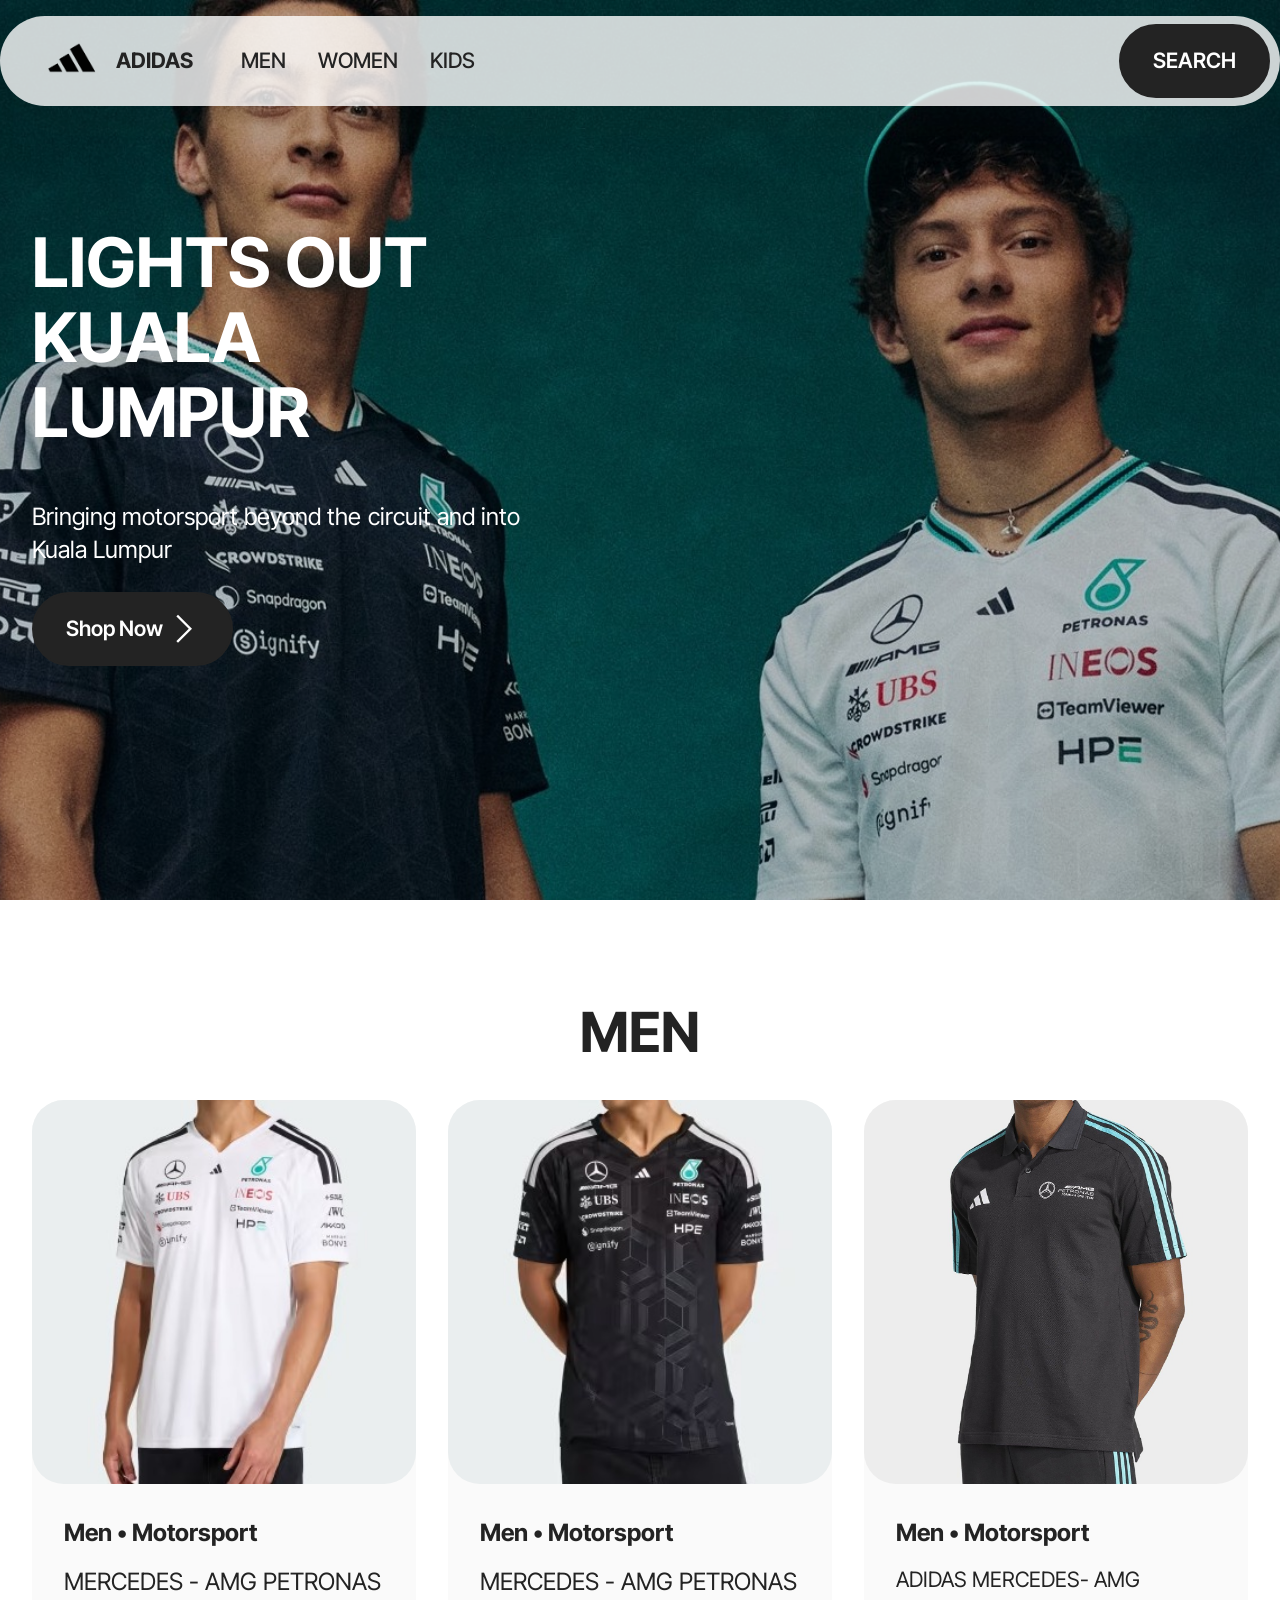
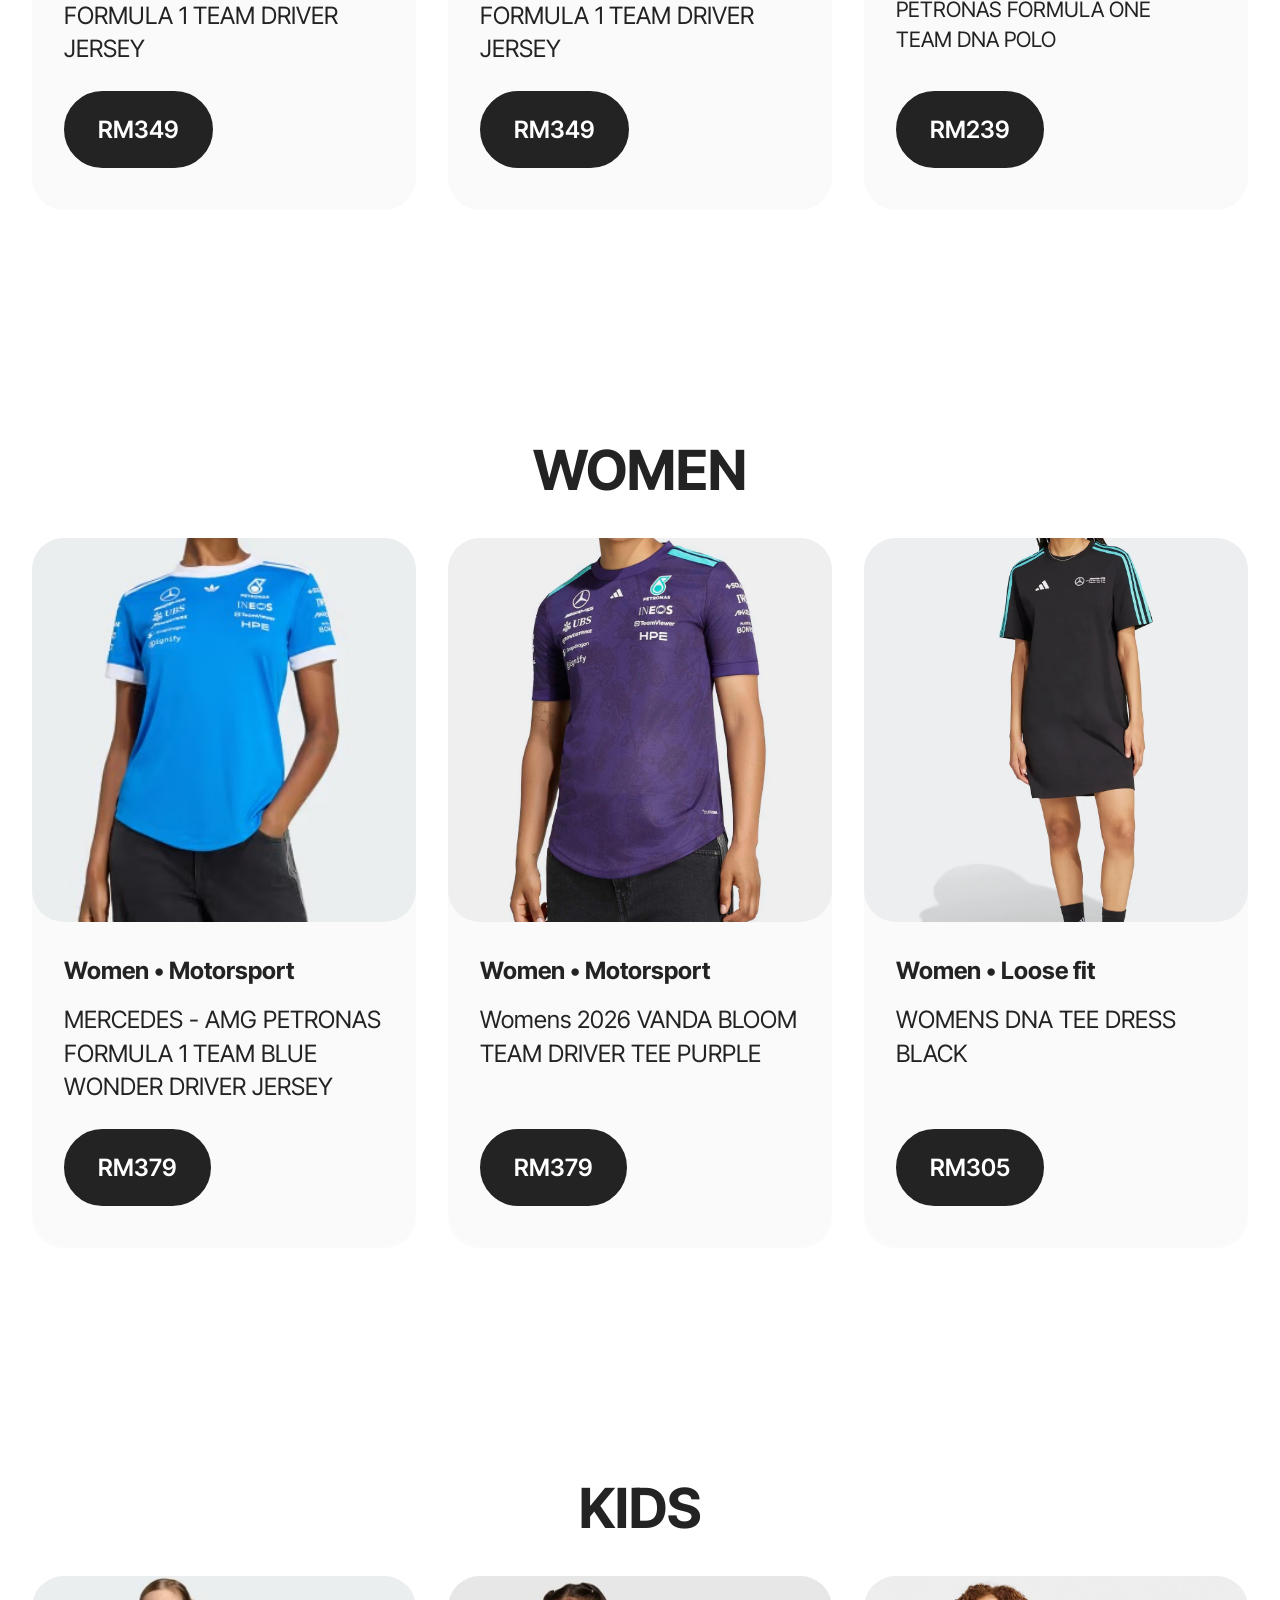
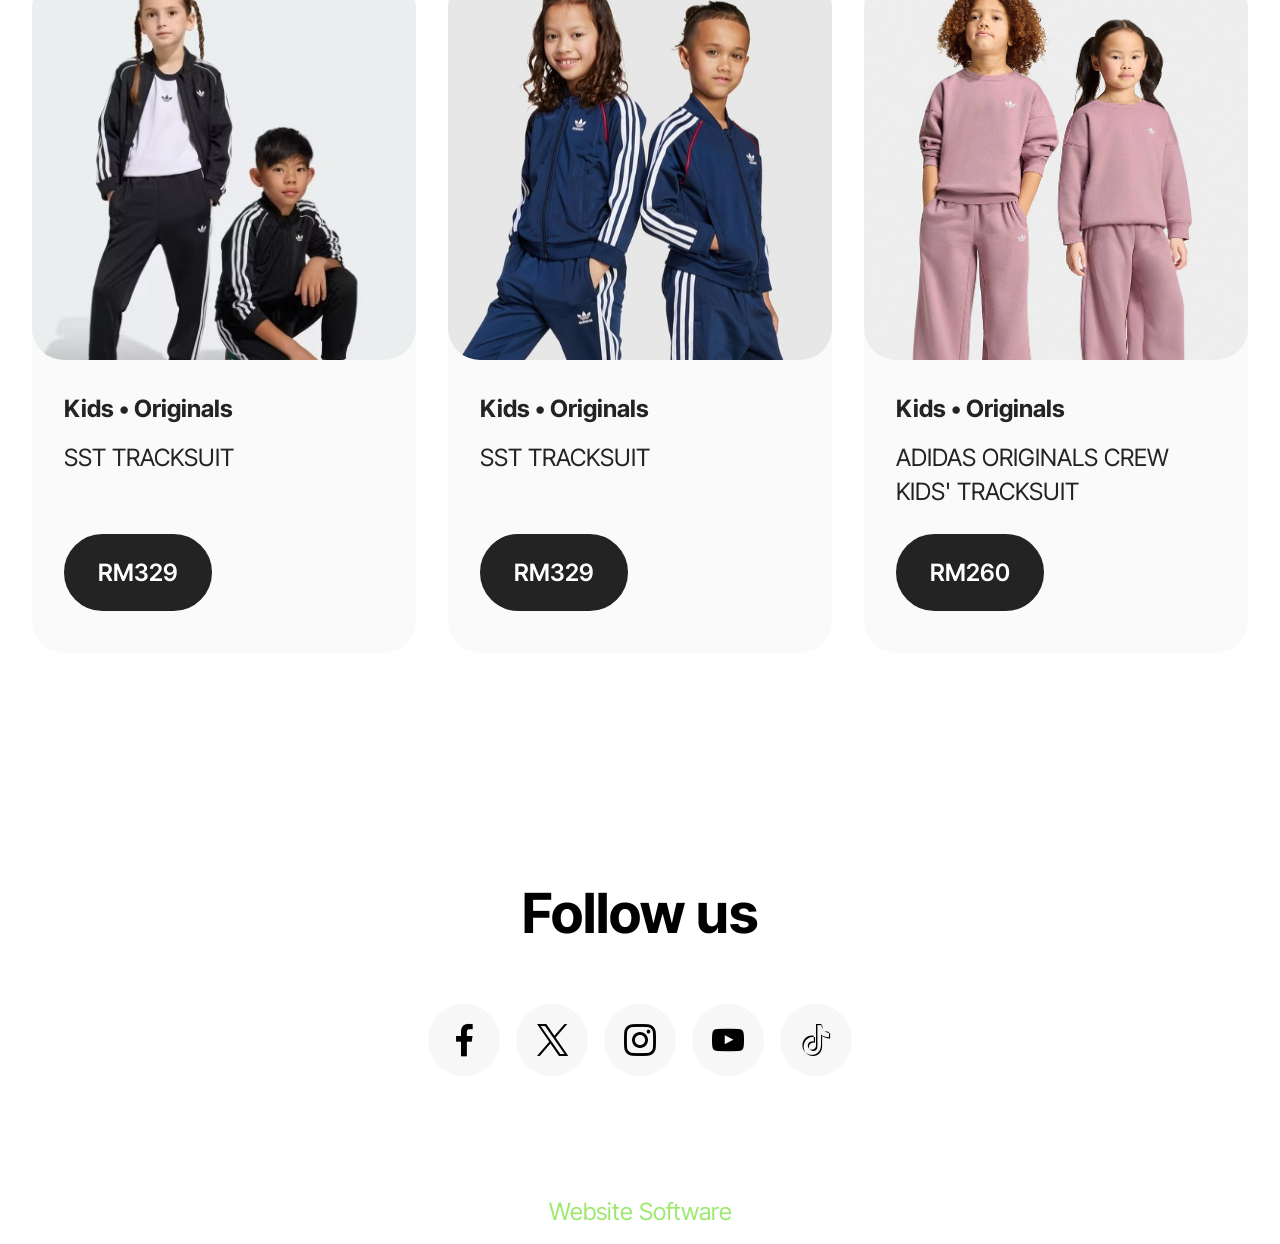
==== page1.html @ cd3984fa "create github pages" ====
<!DOCTYPE html>
<html  >
<head>
  <!-- Site made with Mobirise Website Builder v6.1.12, https://mobirise.com -->
  <meta charset="UTF-8">
  <meta http-equiv="X-UA-Compatible" content="IE=edge">
  <meta name="generator" content="Mobirise v6.1.12, mobirise.com">
  <meta name="viewport" content="width=device-width, initial-scale=1, minimum-scale=1">
  <link rel="shortcut icon" href="assets/images/adidas-logo-black-symbol-clothes-design-icon-abstract-football-illustration-with-white-background-free-vector-removebg-preview.png" type="image/x-icon">
  <meta name="description" content="">
  
  
  <title>Page 1</title>
  <link rel="stylesheet" href="assets/web/assets/mobirise-icons2/mobirise2.css">
  <link rel="stylesheet" href="assets/bootstrap/css/bootstrap.min.css">
  <link rel="stylesheet" href="assets/dropdown/css/style.css">
  <link rel="stylesheet" href="assets/socicon/css/styles.css">
  <link rel="stylesheet" href="assets/theme/css/style.css">
  <link rel="preload" href="https://fonts.googleapis.com/css?family=Inter+Tight:100,200,300,400,500,600,700,800,900,100i,200i,300i,400i,500i,600i,700i,800i,900i&display=swap" as="style" onload="this.onload=null;this.rel='stylesheet'">
  <noscript><link rel="stylesheet" href="https://fonts.googleapis.com/css?family=Inter+Tight:100,200,300,400,500,600,700,800,900,100i,200i,300i,400i,500i,600i,700i,800i,900i&display=swap"></noscript>
  <link rel="preload" as="style" href="assets/mobirise/css/mbr-additional.css?v=xOJIvt"><link rel="stylesheet" href="assets/mobirise/css/mbr-additional.css?v=xOJIvt" type="text/css">

  
  
  
</head>
<body>
  
  <section data-bs-version="5.1" class="menu menu1 cid-vxqnGDnm6m" once="menu" id="menu01-6">
	

	<nav class="navbar navbar-dropdown navbar-fixed-top navbar-expand-lg">
		<div class="container">
			<div class="navbar-brand">
				<span class="navbar-logo">
					<a href="https://mobiri.se">
						<img src="assets/images/adidas-logo-black-symbol-clothes-design-icon-abstract-football-illustration-with-white-background-free-vector-removebg-preview.png" alt="Mobirise Website Builder" style="height: 3rem;">
					</a>
				</span>
				<span class="navbar-caption-wrap"><a class="navbar-caption text-black display-4" href="https://mobiri.se">ADIDAS</a></span>
			</div>
			<button class="navbar-toggler" type="button" data-toggle="collapse" data-bs-toggle="collapse" data-target="#navbarSupportedContent" data-bs-target="#navbarSupportedContent" aria-controls="navbarNavAltMarkup" aria-expanded="false" aria-label="Toggle navigation">
				<div class="hamburger">
					<span></span>
					<span></span>
					<span></span>
					<span></span>
				</div>
			</button>
			<div class="collapse navbar-collapse" id="navbarSupportedContent">
				<ul class="navbar-nav nav-dropdown" data-app-modern-menu="true"><li class="nav-item">
						<a class="nav-link link text-black text-primary display-4" href="page1.html#features3-9">MEN</a>
					</li>
					<li class="nav-item">
						<a class="nav-link link text-black text-primary display-4" href="page1.html#features3-a" aria-expanded="false">WOMEN</a>
					</li>
					<li class="nav-item">
						<a class="nav-link link text-black text-primary display-4" href="page1.html#features3-b">KIDS</a>
					</li></ul>
				
				<div class="navbar-buttons mbr-section-btn"><a class="btn btn-black display-4" href="https://mobiri.se">SEARCH</a></div>
			</div>
		</div>
	</nav>
</section>

<section data-bs-version="5.1" class="header1 cid-vxqnWdtwOl mbr-fullscreen" id="header1-7">

    

    
    <div class="mbr-overlay" style="opacity: 0.2; background-color: rgb(0, 0, 0);"></div>

    <div class="container">
        <div class="row">
            <div class="col-12 col-lg-5">
                <h1 class="mbr-section-title mbr-fonts-style mb-3 display-1"><strong>LIGHTS OUT KUALA</strong><br><strong>LUMPUR</strong></h1>
                
                <p class="mbr-text mbr-fonts-style display-7"><br>Bringing motorsport beyond the circuit&nbsp;and into Kuala Lumpur</p>
                <div class="mbr-section-btn mt-3"><a class="btn btn-black display-4" href="https://mobiri.se"><span class="mobi-mbri mobi-mbri-arrow-next mbr-iconfont mbr-iconfont-btn"></span>Shop Now</a></div>
            </div>
        </div>
    </div>
</section>

<section data-bs-version="5.1" class="features3 cid-vxqt523T3E" id="features3-9">
    
    
    <div class="container">
        <div class="mbr-section-head">
            <h4 class="mbr-section-title mbr-fonts-style align-center mb-0 display-2"><strong>MEN</strong></h4>
            <h5 class="mbr-section-subtitle mbr-fonts-style align-center mb-0 mt-2 display-5"></h5>
        </div>
        <div class="row mt-4">
            <div class="item features-image col-12 col-md-6 col-lg-4">
                <div class="item-wrapper">
                    <div class="item-img">
                        <img src="assets/images/mercedes-amg-petronas-formula-1-team-driver-jersey-white-kf0160-21-model-2.jpeg" alt="Mobirise Website Builder">
                    </div>
                    <div class="item-content">
                        <h4 class="item-title mbr-fonts-style display-7"><strong>Men • Motorsport</strong></h4>
                        
                        <p class="mbr-text mbr-fonts-style mt-3 display-7">MERCEDES - AMG PETRONAS FORMULA 1 TEAM DRIVER JERSEY<br></p>
                    </div>
                    <div class="mbr-section-btn item-footer mt-2"><a href="" class="btn item-btn btn-black display-7" target="_blank">RM349</a></div>
                </div>
            </div>
            <div class="item features-image col-12 col-md-6 col-lg-4">
                <div class="item-wrapper">
                    <div class="item-img">
                        <img src="assets/images/mercedes-amg-petronas-formula-1-team-driver-jersey-black-kf0161-21-model-2.jpeg" alt="Mobirise Website Builder">
                    </div>
                    <div class="item-content">
                        <h4 class="item-title mbr-fonts-style display-7"><strong>Men • Motorsport</strong></h4>
                        
                        <p class="mbr-text mbr-fonts-style mt-3 display-7">MERCEDES - AMG PETRONAS FORMULA 1 TEAM DRIVER JERSEY<br></p>
                    </div>
                    <div class="mbr-section-btn item-footer mt-2"><a href="" class="btn item-btn btn-black display-7" target="_blank">RM349</a></div>
                </div>
            </div>
            <div class="item features-image col-12 col-md-6 col-lg-4">
                <div class="item-wrapper">
                    <div class="item-img">
                        <img src="assets/images/jd-jv5430-a.jpeg" alt="Mobirise Website Builder">
                    </div>
                    <div class="item-content">
                        <h4 class="item-title mbr-fonts-style display-7"><strong>Men • Motorsport</strong></h4>
                        
                        <p class="mbr-text mbr-fonts-style mt-3 display-4">ADIDAS MERCEDES- AMG PETRONAS FORMULA ONE TEAM&nbsp;DNA POLO<br></p>
                    </div>
                    <div class="mbr-section-btn item-footer mt-2"><a href="" class="btn item-btn btn-black display-7" target="_blank">RM239</a></div>
                </div>
            </div>
        </div>
    </div>
</section>

<section data-bs-version="5.1" class="features3 cid-vxqt5ihd2b" id="features3-a">
    
    
    <div class="container">
        <div class="mbr-section-head">
            <h4 class="mbr-section-title mbr-fonts-style align-center mb-0 display-2"><strong>WOMEN</strong></h4>
            <h5 class="mbr-section-subtitle mbr-fonts-style align-center mb-0 mt-2 display-5"></h5>
        </div>
        <div class="row mt-4">
            <div class="item features-image col-12 col-md-6 col-lg-4">
                <div class="item-wrapper">
                    <div class="item-img">
                        <img src="assets/images/mercedes-amg-petronas-formula-1-team-blue-wonder-driver-jersey-blue-kw1662-21-model.jpeg" alt="Mobirise Website Builder">
                    </div>
                    <div class="item-content">
                        <h5 class="item-title mbr-fonts-style display-7"><strong>Women • Motorsport</strong></h5>
                        
                        <p class="mbr-text mbr-fonts-style mt-3 display-7">MERCEDES - AMG PETRONAS FORMULA 1 TEAM BLUE WONDER DRIVER JERSEY</p>
                    </div>
                    <div class="mbr-section-btn item-footer mt-2"><a href="" class="btn item-btn btn-black display-7" target="_blank">RM379<br></a></div>
                </div>
            </div>
            <div class="item features-image col-12 col-md-6 col-lg-4">
                <div class="item-wrapper">
                    <div class="item-img">
                        <img src="assets/images/kv4289-2-apparel-on-model-standard-view-grey.jpg.webp" alt="Mobirise Website Builder">
                    </div>
                    <div class="item-content">
                        <h5 class="item-title mbr-fonts-style display-7"><strong>Women • Motorsport</strong></h5>
                        
                        <p class="mbr-text mbr-fonts-style mt-3 display-7">Womens 2026 VANDA BLOOM TEAM DRIVER TEE PURPLE</p>
                    </div>
                    <div class="mbr-section-btn item-footer mt-2"><a href="" class="btn item-btn btn-black display-7" target="_blank">RM379</a></div>
                </div>
            </div>
            <div class="item features-image col-12 col-md-6 col-lg-4">
                <div class="item-wrapper">
                    <div class="item-img">
                        <img src="assets/images/jv5426-2-apparel-onmodel-standardview-grey150125-7b591ba6-c978-41b5-b811-39e67689fa5e.jpg.webp" alt="Mobirise Website Builder">
                    </div>
                    <div class="item-content">
                        <h5 class="item-title mbr-fonts-style display-7"><strong>Women • Loose fit</strong></h5>
                        
                        <p class="mbr-text mbr-fonts-style mt-3 display-7">WOMENS DNA TEE DRESS BLACK<br></p>
                    </div>
                    <div class="mbr-section-btn item-footer mt-2"><a href="" class="btn item-btn btn-black display-7" target="_blank">RM305</a></div>
                </div>
            </div>
        </div>
    </div>
</section>

<section data-bs-version="5.1" class="features3 cid-vxqt5u1pif" id="features3-b">
    
    
    <div class="container">
        <div class="mbr-section-head">
            <h4 class="mbr-section-title mbr-fonts-style align-center mb-0 display-2"><strong>KIDS</strong></h4>
            <h5 class="mbr-section-subtitle mbr-fonts-style align-center mb-0 mt-2 display-5"></h5>
        </div>
        <div class="row mt-4">
            <div class="item features-image col-12 col-md-6 col-lg-4">
                <div class="item-wrapper">
                    <div class="item-img">
                        <img src="assets/images/sst-tracksuit-black-kd5741-20-01-model.jpeg" alt="Mobirise Website Builder">
                    </div>
                    <div class="item-content">
                        <h5 class="item-title mbr-fonts-style display-7"><strong>Kids • Originals</strong></h5>
                        
                        <p class="mbr-text mbr-fonts-style mt-3 display-7">SST TRACKSUIT</p>
                    </div>
                    <div class="mbr-section-btn item-footer mt-2"><a href="" class="btn item-btn btn-black display-7" target="_blank">RM329</a></div>
                </div>
            </div>
            <div class="item features-image col-12 col-md-6 col-lg-4">
                <div class="item-wrapper">
                    <div class="item-img">
                        <img src="assets/images/http-static.theiconic.com.au-p-adidas-originals-1199-1584162.jpeg" alt="Mobirise Website Builder">
                    </div>
                    <div class="item-content">
                        <h5 class="item-title mbr-fonts-style display-7"><strong>Kids • Originals</strong></h5>
                        
                        <p class="mbr-text mbr-fonts-style mt-3 display-7">SST TRACKSUIT</p>
                    </div>
                    <div class="mbr-section-btn item-footer mt-2"><a href="" class="btn item-btn btn-black display-7" target="_blank">RM329</a></div>
                </div>
            </div>
            <div class="item features-image col-12 col-md-6 col-lg-4">
                <div class="item-wrapper">
                    <div class="item-img">
                        <img src="assets/images/adidas-originals-k-crew-pants-set.jpeg" alt="Mobirise Website Builder">
                    </div>
                    <div class="item-content">
                        <h5 class="item-title mbr-fonts-style display-7"><strong>Kids • Originals</strong></h5>
                        
                        <p class="mbr-text mbr-fonts-style mt-3 display-7">ADIDAS ORIGINALS CREW KIDS' TRACKSUIT</p>
                    </div>
                    <div class="mbr-section-btn item-footer mt-2"><a href="" class="btn item-btn btn-black display-7" target="_blank">RM260</a></div>
                </div>
            </div>
        </div>
    </div>
</section>

<section data-bs-version="5.1" class="social05 cid-vxziHmq1QV" id="social05-g">
    

    

    <div class="container">
        <div class="row">
            <h3 class="mbr-section-title align-center mb-5 mbr-fonts-style display-2">
                <strong>Follow us</strong>
            </h3>
            <div class="col-12">
                <div class="social-row">
                    <div class="soc-item">
                        <a href="https://www.facebook.com/adidas/" target="_blank">
                            <span class="mbr-iconfont socicon-facebook socicon" style="color: rgb(0, 0, 0); fill: rgb(0, 0, 0);"></span>
                        </a>
                    </div>
                    <div class="soc-item">
                        <a href="https://x.com/adidas" target="_blank">
                            <span class="mbr-iconfont socicon-twitter socicon" style="color: rgb(0, 0, 0); fill: rgb(0, 0, 0);"></span>
                        </a>
                    </div>
                    <div class="soc-item">
                        <a href="https://www.instagram.com/adidas/?hl=en" target="_blank">
                            <span class="mbr-iconfont socicon-instagram socicon" style="color: rgb(0, 0, 0); fill: rgb(0, 0, 0);"></span>
                        </a>
                    </div>
                    <div class="soc-item">
                        <a href="https://www.youtube.com/@adidas" target="_blank">
                            <span class="mbr-iconfont socicon-youtube socicon" style="color: rgb(0, 0, 0); fill: rgb(0, 0, 0);"></span>
                        </a>
                    </div>
                    <div class="soc-item">
                        <a href="https://www.tiktok.com/@adidas?lang=en" target="_blank">
                            <span class="mbr-iconfont socicon-tiktok socicon" style="color: rgb(0, 0, 0); fill: rgb(0, 0, 0);"></span>
                        </a>
                    </div>
                </div>
            </div>
        </div>
    </div>
</section><section class="display-7" style="padding: 0;align-items: center;justify-content: center;flex-wrap: wrap;    align-content: center;display: flex;position: relative;height: 4rem;"><a href="https://mobiri.se/5188645" style="flex: 1 1;height: 4rem;position: absolute;width: 100%;z-index: 1;"><img alt="" style="height: 4rem;" src="[data-uri]"></a><p style="margin: 0;text-align: center;" class="display-7">&#8204;</p><a style="z-index:1" href="https://mobirise.com"> Website Software</a></section><script src="assets/bootstrap/js/bootstrap.bundle.min.js"></script>  <script src="assets/smoothscroll/smooth-scroll.js"></script>  <script src="assets/ytplayer/index.js"></script>  <script src="assets/dropdown/js/navbar-dropdown.js"></script>  <script src="assets/theme/js/script.js"></script>  
  
  
</body>
</html>
---- assets/web/assets/mobirise-icons2/mobirise2.css ----
@font-face {
  font-family: 'Moririse2';
  font-display: swap;
  src:  url('mobirise2.eot?f2bix4');
  src:  url('mobirise2.eot?f2bix4#iefix') format('embedded-opentype'),
    url('mobirise2.woff2?f2bix4') format('woff2'),
    url('mobirise2.woff?f2bix4') format('woff'),
    url('mobirise2.ttf?f2bix4') format('truetype'),
    url('mobirise2.svg?f2bix4#mobirise2') format('svg');
  font-weight: normal;
  font-style: normal;
}

[class^="mobi-"], [class*=" mobi-"] {
  /* use !important to prevent issues with browser extensions that change fonts */
  font-family: 'Moririse2' !important;
  speak: none;
  font-style: normal;
  font-weight: normal;
  font-variant: normal;
  text-transform: none;
  line-height: 1;

  /* Better Font Rendering =========== */
  -webkit-font-smoothing: antialiased;
  -moz-osx-font-smoothing: grayscale;
}

.mobi-mbri-add-submenu:before {
  content: "\e900";
}
.mobi-mbri-alert:before {
  content: "\e901";
}
.mobi-mbri-align-center:before {
  content: "\e902";
}
.mobi-mbri-align-justify:before {
  content: "\e903";
}
.mobi-mbri-align-left:before {
  content: "\e904";
}
.mobi-mbri-align-right:before {
  content: "\e905";
}
.mobi-mbri-android:before {
  content: "\e906";
}
.mobi-mbri-apple:before {
  content: "\e907";
}
.mobi-mbri-arrow-down:before {
  content: "\e908";
}
.mobi-mbri-arrow-next:before {
  content: "\e909";
}
.mobi-mbri-arrow-prev:before {
  content: "\e90a";
}
.mobi-mbri-arrow-up:before {
  content: "\e90b";
}
.mobi-mbri-bold:before {
  content: "\e90c";
}
.mobi-mbri-bookmark:before {
  content: "\e90d";
}
.mobi-mbri-bootstrap:before {
  content: "\e90e";
}
.mobi-mbri-briefcase:before {
  content: "\e90f";
}
.mobi-mbri-browse:before {
  content: "\e910";
}
.mobi-mbri-bulleted-list:before {
  content: "\e911";
}
.mobi-mbri-calendar:before {
  content: "\e912";
}
.mobi-mbri-camera:before {
  content: "\e913";
}
.mobi-mbri-cart-add:before {
  content: "\e914";
}
.mobi-mbri-cart-full:before {
  content: "\e915";
}
.mobi-mbri-cash:before {
  content: "\e916";
}
.mobi-mbri-change-style:before {
  content: "\e917";
}
.mobi-mbri-chat:before {
  content: "\e918";
}
.mobi-mbri-clock:before {
  content: "\e919";
}
.mobi-mbri-close:before {
  content: "\e91a";
}
.mobi-mbri-cloud:before {
  content: "\e91b";
}
.mobi-mbri-code:before {
  content: "\e91c";
}
.mobi-mbri-contact-form:before {
  content: "\e91d";
}
.mobi-mbri-credit-card:before {
  content: "\e91e";
}
.mobi-mbri-cursor-click:before {
  content: "\e91f";
}
.mobi-mbri-cust-feedback:before {
  content: "\e920";
}
.mobi-mbri-database:before {
  content: "\e921";
}
.mobi-mbri-delivery:before {
  content: "\e922";
}
.mobi-mbri-desktop:before {
  content: "\e923";
}
.mobi-mbri-devices:before {
  content: "\e924";
}
.mobi-mbri-down:before {
  content: "\e925";
}
.mobi-mbri-download-2:before {
  content: "\e926";
}
.mobi-mbri-download:before {
  content: "\e927";
}
.mobi-mbri-drag-n-drop-2:before {
  content: "\e928";
}
.mobi-mbri-drag-n-drop:before {
  content: "\e929";
}
.mobi-mbri-edit-2:before {
  content: "\e92a";
}
.mobi-mbri-edit:before {
  content: "\e92b";
}
.mobi-mbri-error:before {
  content: "\e92c";
}
.mobi-mbri-extension:before {
  content: "\e92d";
}
.mobi-mbri-features:before {
  content: "\e92e";
}
.mobi-mbri-file:before {
  content: "\e92f";
}
.mobi-mbri-flag:before {
  content: "\e930";
}
.mobi-mbri-folder:before {
  content: "\e931";
}
.mobi-mbri-gift:before {
  content: "\e932";
}
.mobi-mbri-github:before {
  content: "\e933";
}
.mobi-mbri-globe-2:before {
  content: "\e934";
}
.mobi-mbri-globe:before {
  content: "\e935";
}
.mobi-mbri-growing-chart:before {
  content: "\e936";
}
.mobi-mbri-hearth:before {
  content: "\e937";
}
.mobi-mbri-help:before {
  content: "\e938";
}
.mobi-mbri-home:before {
  content: "\e939";
}
.mobi-mbri-hot-cup:before {
  content: "\e93a";
}
.mobi-mbri-idea:before {
  content: "\e93b";
}
.mobi-mbri-image-gallery:before {
  content: "\e93c";
}
.mobi-mbri-image-slider:before {
  content: "\e93d";
}
.mobi-mbri-info:before {
  content: "\e93e";
}
.mobi-mbri-italic:before {
  content: "\e93f";
}
.mobi-mbri-key:before {
  content: "\e940";
}
.mobi-mbri-laptop:before {
  content: "\e941";
}
.mobi-mbri-layers:before {
  content: "\e942";
}
.mobi-mbri-left-right:before {
  content: "\e943";
}
.mobi-mbri-left:before {
  content: "\e944";
}
.mobi-mbri-letter:before {
  content: "\e945";
}
.mobi-mbri-like:before {
  content: "\e946";
}
.mobi-mbri-link:before {
  content: "\e947";
}
.mobi-mbri-lock:before {
  content: "\e948";
}
.mobi-mbri-login:before {
  content: "\e949";
}
.mobi-mbri-logout:before {
  content: "\e94a";
}
.mobi-mbri-magic-stick:before {
  content: "\e94b";
}
.mobi-mbri-map-pin:before {
  content: "\e94c";
}
.mobi-mbri-menu:before {
  content: "\e94d";
}
.mobi-mbri-mobile-2:before {
  content: "\e94e";
}
.mobi-mbri-mobile-horizontal:before {
  content: "\e94f";
}
.mobi-mbri-mobile:before {
  content: "\e950";
}
.mobi-mbri-mobirise:before {
  content: "\e951";
}
.mobi-mbri-more-horizontal:before {
  content: "\e952";
}
.mobi-mbri-more-vertical:before {
  content: "\e953";
}
.mobi-mbri-music:before {
  content: "\e954";
}
.mobi-mbri-new-file:before {
  content: "\e955";
}
.mobi-mbri-numbered-list:before {
  content: "\e956";
}
.mobi-mbri-opened-folder:before {
  content: "\e957";
}
.mobi-mbri-pages:before {
  content: "\e958";
}
.mobi-mbri-paper-plane:before {
  content: "\e959";
}
.mobi-mbri-paperclip:before {
  content: "\e95a";
}
.mobi-mbri-phone:before {
  content: "\e95b";
}
.mobi-mbri-photo:before {
  content: "\e95c";
}
.mobi-mbri-photos:before {
  content: "\e95d";
}
.mobi-mbri-pin:before {
  content: "\e95e";
}
.mobi-mbri-play:before {
  content: "\e95f";
}
.mobi-mbri-plus:before {
  content: "\e960";
}
.mobi-mbri-preview:before {
  content: "\e961";
}
.mobi-mbri-print:before {
  content: "\e962";
}
.mobi-mbri-protect:before {
  content: "\e963";
}
.mobi-mbri-question:before {
  content: "\e964";
}
.mobi-mbri-quote-left:before {
  content: "\e965";
}
.mobi-mbri-quote-right:before {
  content: "\e966";
}
.mobi-mbri-redo:before {
  content: "\e967";
}
.mobi-mbri-refresh:before {
  content: "\e968";
}
.mobi-mbri-responsive-2:before {
  content: "\e969";
}
.mobi-mbri-responsive:before {
  content: "\e96a";
}
.mobi-mbri-right:before {
  content: "\e96b";
}
.mobi-mbri-rocket:before {
  content: "\e96c";
}
.mobi-mbri-sad-face:before {
  content: "\e96d";
}
.mobi-mbri-sale:before {
  content: "\e96e";
}
.mobi-mbri-save:before {
  content: "\e96f";
}
.mobi-mbri-search:before {
  content: "\e970";
}
.mobi-mbri-setting-2:before {
  content: "\e971";
}
.mobi-mbri-setting-3:before {
  content: "\e972";
}
.mobi-mbri-setting:before {
  content: "\e973";
}
.mobi-mbri-share:before {
  content: "\e974";
}
.mobi-mbri-shopping-bag:before {
  content: "\e975";
}
.mobi-mbri-shopping-basket:before {
  content: "\e976";
}
.mobi-mbri-shopping-cart:before {
  content: "\e977";
}
.mobi-mbri-sites:before {
  content: "\e978";
}
.mobi-mbri-smile-face:before {
  content: "\e979";
}
.mobi-mbri-speed:before {
  content: "\e97a";
}
.mobi-mbri-star:before {
  content: "\e97b";
}
.mobi-mbri-success:before {
  content: "\e97c";
}
.mobi-mbri-sun:before {
  content: "\e97d";
}
.mobi-mbri-sun2:before {
  content: "\e97e";
}
.mobi-mbri-tablet-vertical:before {
  content: "\e97f";
}
.mobi-mbri-tablet:before {
  content: "\e980";
}
.mobi-mbri-target:before {
  content: "\e981";
}
.mobi-mbri-timer:before {
  content: "\e982";
}
.mobi-mbri-to-ftp:before {
  content: "\e983";
}
.mobi-mbri-to-local-drive:before {
  content: "\e984";
}
.mobi-mbri-touch-swipe:before {
  content: "\e985";
}
.mobi-mbri-touch:before {
  content: "\e986";
}
.mobi-mbri-trash:before {
  content: "\e987";
}
.mobi-mbri-underline:before {
  content: "\e988";
}
.mobi-mbri-undo:before {
  content: "\e989";
}
.mobi-mbri-unlink:before {
  content: "\e98a";
}
.mobi-mbri-unlock:before {
  content: "\e98b";
}
.mobi-mbri-up-down:before {
  content: "\e98c";
}
.mobi-mbri-up:before {
  content: "\e98d";
}
.mobi-mbri-update:before {
  content: "\e98e";
}
.mobi-mbri-upload-2:before {
  content: "\e98f";
}
.mobi-mbri-upload:before {
  content: "\e990";
}
.mobi-mbri-user-2:before {
  content: "\e991";
}
.mobi-mbri-user:before {
  content: "\e992";
}
.mobi-mbri-users:before {
  content: "\e993";
}
.mobi-mbri-video-play:before {
  content: "\e994";
}
.mobi-mbri-video:before {
  content: "\e995";
}
.mobi-mbri-watch:before {
  content: "\e996";
}
.mobi-mbri-website-theme-2:before {
  content: "\e997";
}
.mobi-mbri-website-theme:before {
  content: "\e998";
}
.mobi-mbri-wifi:before {
  content: "\e999";
}
.mobi-mbri-windows:before {
  content: "\e99a";
}
.mobi-mbri-zoom-in:before {
  content: "\e99b";
}
.mobi-mbri-zoom-out:before {
  content: "\e99c";
}
---- assets/dropdown/css/style.css ----
.navbar-dropdown {
  left: 0;
  padding: 0;
  position: absolute;
  right: 0;
  top: 0;
  transition: all 0.45s ease;
  z-index: 1030;
  background: #282828; }
  .navbar-dropdown .navbar-logo {
    margin-right: 0.8rem;
    transition: margin 0.3s ease-in-out;
    vertical-align: middle; }
    .navbar-dropdown .navbar-logo img {
      height: 3.125rem;
      transition: all 0.3s ease-in-out; }
    .navbar-dropdown .navbar-logo.mbr-iconfont {
      font-size: 3.125rem;
      line-height: 3.125rem; }
  .navbar-dropdown .navbar-caption {
    font-weight: 700;
    white-space: normal;
    vertical-align: -4px;
    line-height: 3.125rem !important; }
    .navbar-dropdown .navbar-caption, .navbar-dropdown .navbar-caption:hover {
      color: inherit;
      text-decoration: none; }
  .navbar-dropdown .mbr-iconfont + .navbar-caption {
    vertical-align: -1px; }
  .navbar-dropdown.navbar-fixed-top {
    position: fixed; }
  .navbar-dropdown .navbar-brand span {
    vertical-align: -4px; }
  .navbar-dropdown.bg-color.transparent {
    background: none; }
  .navbar-dropdown.navbar-short .navbar-brand {
    padding: 0.625rem 0; }
    .navbar-dropdown.navbar-short .navbar-brand span {
      vertical-align: -1px; }
  .navbar-dropdown.navbar-short .navbar-caption {
    line-height: 2.375rem !important;
    vertical-align: -2px; }
  .navbar-dropdown.navbar-short .navbar-logo {
    margin-right: 0.5rem; }
    .navbar-dropdown.navbar-short .navbar-logo img {
      height: 2.375rem; }
    .navbar-dropdown.navbar-short .navbar-logo.mbr-iconfont {
      font-size: 2.375rem;
      line-height: 2.375rem; }
  .navbar-dropdown.navbar-short .mbr-table-cell {
    height: 3.625rem; }
  .navbar-dropdown .navbar-close {
    left: 0.6875rem;
    position: fixed;
    top: 0.75rem;
    z-index: 1000; }
  .navbar-dropdown .hamburger-icon {
    content: "";
    display: inline-block;
    vertical-align: middle;
    width: 16px;
    -webkit-box-shadow: 0 -6px 0 1px #282828,0 0 0 1px #282828,0 6px 0 1px #282828;
    -moz-box-shadow: 0 -6px 0 1px #282828,0 0 0 1px #282828,0 6px 0 1px #282828;
    box-shadow: 0 -6px 0 1px #282828,0 0 0 1px #282828,0 6px 0 1px #282828; }

.dropdown-menu .dropdown-toggle[data-toggle="dropdown-submenu"]::after {
  border-bottom: 0.35em solid transparent;
  border-left: 0.35em solid;
  border-right: 0;
  border-top: 0.35em solid transparent;
  margin-left: 0.3rem; }

.dropdown-menu .dropdown-item:focus {
  outline: 0; }

.nav-dropdown {
  font-size: 0.75rem;
  font-weight: 500;
  height: auto !important; }
  .nav-dropdown .nav-btn {
    padding-left: 1rem; }
  .nav-dropdown .link {
    margin: .667em 1.667em;
    font-weight: 500;
    padding: 0;
    transition: color .2s ease-in-out; }
    .nav-dropdown .link.dropdown-toggle {
      margin-right: 2.583em; }
      .nav-dropdown .link.dropdown-toggle::after {
        margin-left: .25rem;
        border-top: 0.35em solid;
        border-right: 0.35em solid transparent;
        border-left: 0.35em solid transparent;
        border-bottom: 0; }
      .nav-dropdown .link.dropdown-toggle[aria-expanded="true"] {
        margin: 0;
        padding: 0.667em 3.263em  0.667em 1.667em; }
  .nav-dropdown .link::after,
  .nav-dropdown .dropdown-item::after {
    color: inherit; }
  .nav-dropdown .btn {
    font-size: 0.75rem;
    font-weight: 700;
    letter-spacing: 0;
    margin-bottom: 0;
    padding-left: 1.25rem;
    padding-right: 1.25rem; }
  .nav-dropdown .dropdown-menu {
    border-radius: 0;
    border: 0;
    left: 0;
    margin: 0;
    padding-bottom: 1.25rem;
    padding-top: 1.25rem;
    position: relative; }
  .nav-dropdown .dropdown-submenu {
    margin-left: 0.125rem;
    top: 0; }
  .nav-dropdown .dropdown-item {
    font-weight: 500;
    line-height: 2;
    padding: 0.3846em 4.615em 0.3846em 1.5385em;
    position: relative;
    transition: color .2s ease-in-out, background-color .2s ease-in-out; }
    .nav-dropdown .dropdown-item::after {
      margin-top: -0.3077em;
      position: absolute;
      right: 1.1538em;
      top: 50%; }
    .nav-dropdown .dropdown-item:focus, .nav-dropdown .dropdown-item:hover {
      background: none; }

@media (max-width: 767px) {
  .nav-dropdown.navbar-toggleable-sm {
    bottom: 0;
    display: none;
    left: 0;
    overflow-x: hidden;
    position: fixed;
    top: 0;
    transform: translateX(-100%);
    -ms-transform: translateX(-100%);
    -webkit-transform: translateX(-100%);
    width: 18.75rem;
    z-index: 999; } }
.nav-dropdown.navbar-toggleable-xl {
  bottom: 0;
  display: none;
  left: 0;
  overflow-x: hidden;
  position: fixed;
  top: 0;
  transform: translateX(-100%);
  -ms-transform: translateX(-100%);
  -webkit-transform: translateX(-100%);
  width: 18.75rem;
  z-index: 999; }

.nav-dropdown-sm {
  display: block !important;
  overflow-x: hidden;
  overflow: auto;
  padding-top: 3.875rem; }
  .nav-dropdown-sm::after {
    content: "";
    display: block;
    height: 3rem;
    width: 100%; }
  .nav-dropdown-sm.collapse.in ~ .navbar-close {
    display: block !important; }
  .nav-dropdown-sm.collapsing, .nav-dropdown-sm.collapse.in {
    transform: translateX(0);
    -ms-transform: translateX(0);
    -webkit-transform: translateX(0);
    transition: all 0.25s ease-out;
    -webkit-transition: all 0.25s ease-out;
    background: #282828; }
  .nav-dropdown-sm.collapsing[aria-expanded="false"] {
    transform: translateX(-100%);
    -ms-transform: translateX(-100%);
    -webkit-transform: translateX(-100%); }
  .nav-dropdown-sm .nav-item {
    display: block;
    margin-left: 0 !important;
    padding-left: 0; }
  .nav-dropdown-sm .link,
  .nav-dropdown-sm .dropdown-item {
    border-top: 1px dotted rgba(255, 255, 255, 0.1);
    font-size: 0.8125rem;
    line-height: 1.6;
    margin: 0 !important;
    padding: 0.875rem 2.4rem 0.875rem 1.5625rem !important;
    position: relative;
    white-space: normal; }
    .nav-dropdown-sm .link:focus, .nav-dropdown-sm .link:hover,
    .nav-dropdown-sm .dropdown-item:focus,
    .nav-dropdown-sm .dropdown-item:hover {
      background: rgba(0, 0, 0, 0.2) !important;
      color: #c0a375; }
  .nav-dropdown-sm .nav-btn {
    position: relative;
    padding: 1.5625rem 1.5625rem 0 1.5625rem; }
    .nav-dropdown-sm .nav-btn::before {
      border-top: 1px dotted rgba(255, 255, 255, 0.1);
      content: "";
      left: 0;
      position: absolute;
      top: 0;
      width: 100%; }
    .nav-dropdown-sm .nav-btn + .nav-btn {
      padding-top: 0.625rem; }
      .nav-dropdown-sm .nav-btn + .nav-btn::before {
        display: none; }
  .nav-dropdown-sm .btn {
    padding: 0.625rem 0; }
  .nav-dropdown-sm .dropdown-toggle[data-toggle="dropdown-submenu"]::after {
    margin-left: .25rem;
    border-top: 0.35em solid;
    border-right: 0.35em solid transparent;
    border-left: 0.35em solid transparent;
    border-bottom: 0; }
  .nav-dropdown-sm .dropdown-toggle[data-toggle="dropdown-submenu"][aria-expanded="true"]::after {
    border-top: 0;
    border-right: 0.35em solid transparent;
    border-left: 0.35em solid transparent;
    border-bottom: 0.35em solid; }
  .nav-dropdown-sm .dropdown-menu {
    margin: 0;
    padding: 0;
    position: relative;
    top: 0;
    left: 0;
    width: 100%;
    border: 0;
    float: none;
    border-radius: 0;
    background: none; }
  .nav-dropdown-sm .dropdown-submenu {
    left: 100%;
    margin-left: 0.125rem;
    margin-top: -1.25rem;
    top: 0; }

.navbar-toggleable-sm .nav-dropdown .dropdown-menu {
  position: absolute; }

.navbar-toggleable-sm .nav-dropdown .dropdown-submenu {
  left: 100%;
  margin-left: 0.125rem;
  margin-top: -1.25rem;
  top: 0; }

.navbar-toggleable-sm.opened .nav-dropdown .dropdown-menu {
  position: relative; }

.navbar-toggleable-sm.opened .nav-dropdown .dropdown-submenu {
  left: 0;
  margin-left: 00rem;
  margin-top: 0rem;
  top: 0; }

.is-builder .nav-dropdown.collapsing {
  transition: none !important; }
---- assets/socicon/css/styles.css ----
@charset "UTF-8";

@font-face {
  font-family: 'Socicon';
  src:  url('../fonts/socicon.eot');
  src:  url('../fonts/socicon.eot?#iefix') format('embedded-opentype'),
    url('../fonts/socicon.woff2') format('woff2'),
    url('../fonts/socicon.ttf') format('truetype'),
    url('../fonts/socicon.woff') format('woff'),
    url('../fonts/socicon.svg#socicon') format('svg');
  font-weight: normal;
  font-style: normal;
  font-display: swap;
}

[data-icon]:before {
  font-family: "socicon" !important;
  content: attr(data-icon);
  font-style: normal !important;
  font-weight: normal !important;
  font-variant: normal !important;
  text-transform: none !important;
  speak: none;
  line-height: 1;
  -webkit-font-smoothing: antialiased;
  -moz-osx-font-smoothing: grayscale;
}

[class^="socicon-"], [class*=" socicon-"] {
  /* use !important to prevent issues with browser extensions that change fonts */
  font-family: 'Socicon' !important;
  speak: none;
  font-style: normal;
  font-weight: normal;
  font-variant: normal;
  text-transform: none;
  line-height: 1;

  /* Better Font Rendering =========== */
  -webkit-font-smoothing: antialiased;
  -moz-osx-font-smoothing: grayscale;
}

.socicon-500px:before {
  content: "\e000";
}
.socicon-8tracks:before {
  content: "\e001";
}
.socicon-airbnb:before {
  content: "\e002";
}
.socicon-alliance:before {
  content: "\e003";
}
.socicon-amazon:before {
  content: "\e004";
}
.socicon-amplement:before {
  content: "\e005";
}
.socicon-android:before {
  content: "\e006";
}
.socicon-angellist:before {
  content: "\e007";
}
.socicon-apple:before {
  content: "\e008";
}
.socicon-appnet:before {
  content: "\e009";
}
.socicon-baidu:before {
  content: "\e00a";
}
.socicon-bandcamp:before {
  content: "\e00b";
}
.socicon-battlenet:before {
  content: "\e00c";
}
.socicon-mixer:before {
  content: "\e00d";
}
.socicon-bebee:before {
  content: "\e00e";
}
.socicon-bebo:before {
  content: "\e00f";
}
.socicon-behance:before {
  content: "\e010";
}
.socicon-blizzard:before {
  content: "\e011";
}
.socicon-blogger:before {
  content: "\e012";
}
.socicon-buffer:before {
  content: "\e013";
}
.socicon-chrome:before {
  content: "\e014";
}
.socicon-coderwall:before {
  content: "\e015";
}
.socicon-curse:before {
  content: "\e016";
}
.socicon-dailymotion:before {
  content: "\e017";
}
.socicon-deezer:before {
  content: "\e018";
}
.socicon-delicious:before {
  content: "\e019";
}
.socicon-deviantart:before {
  content: "\e01a";
}
.socicon-diablo:before {
  content: "\e01b";
}
.socicon-digg:before {
  content: "\e01c";
}
.socicon-discord:before {
  content: "\e01d";
}
.socicon-disqus:before {
  content: "\e01e";
}
.socicon-douban:before {
  content: "\e01f";
}
.socicon-draugiem:before {
  content: "\e020";
}
.socicon-dribbble:before {
  content: "\e021";
}
.socicon-drupal:before {
  content: "\e022";
}
.socicon-ebay:before {
  content: "\e023";
}
.socicon-ello:before {
  content: "\e024";
}
.socicon-endomodo:before {
  content: "\e025";
}
.socicon-envato:before {
  content: "\e026";
}
.socicon-etsy:before {
  content: "\e027";
}
.socicon-facebook:before {
  content: "\e028";
}
.socicon-feedburner:before {
  content: "\e029";
}
.socicon-filmweb:before {
  content: "\e02a";
}
.socicon-firefox:before {
  content: "\e02b";
}
.socicon-flattr:before {
  content: "\e02c";
}
.socicon-flickr:before {
  content: "\e02d";
}
.socicon-formulr:before {
  content: "\e02e";
}
.socicon-forrst:before {
  content: "\e02f";
}
.socicon-foursquare:before {
  content: "\e030";
}
.socicon-friendfeed:before {
  content: "\e031";
}
.socicon-github:before {
  content: "\e032";
}
.socicon-goodreads:before {
  content: "\e033";
}
.socicon-google:before {
  content: "\e034";
}
.socicon-googlescholar:before {
  content: "\e035";
}
.socicon-googlegroups:before {
  content: "\e036";
}
.socicon-googlephotos:before {
  content: "\e037";
}
.socicon-googleplus:before {
  content: "\e038";
}
.socicon-grooveshark:before {
  content: "\e039";
}
.socicon-hackerrank:before {
  content: "\e03a";
}
.socicon-hearthstone:before {
  content: "\e03b";
}
.socicon-hellocoton:before {
  content: "\e03c";
}
.socicon-heroes:before {
  content: "\e03d";
}
.socicon-smashcast:before {
  content: "\e03e";
}
.socicon-horde:before {
  content: "\e03f";
}
.socicon-houzz:before {
  content: "\e040";
}
.socicon-icq:before {
  content: "\e041";
}
.socicon-identica:before {
  content: "\e042";
}
.socicon-imdb:before {
  content: "\e043";
}
.socicon-instagram:before {
  content: "\e044";
}
.socicon-issuu:before {
  content: "\e045";
}
.socicon-istock:before {
  content: "\e046";
}
.socicon-itunes:before {
  content: "\e047";
}
.socicon-keybase:before {
  content: "\e048";
}
.socicon-lanyrd:before {
  content: "\e049";
}
.socicon-lastfm:before {
  content: "\e04a";
}
.socicon-line:before {
  content: "\e04b";
}
.socicon-linkedin:before {
  content: "\e04c";
}
.socicon-livejournal:before {
  content: "\e04d";
}
.socicon-lyft:before {
  content: "\e04e";
}
.socicon-macos:before {
  content: "\e04f";
}
.socicon-mail:before {
  content: "\e050";
}
.socicon-medium:before {
  content: "\e051";
}
.socicon-meetup:before {
  content: "\e052";
}
.socicon-mixcloud:before {
  content: "\e053";
}
.socicon-modelmayhem:before {
  content: "\e054";
}
.socicon-mumble:before {
  content: "\e055";
}
.socicon-myspace:before {
  content: "\e056";
}
.socicon-newsvine:before {
  content: "\e057";
}
.socicon-nintendo:before {
  content: "\e058";
}
.socicon-npm:before {
  content: "\e059";
}
.socicon-odnoklassniki:before {
  content: "\e05a";
}
.socicon-openid:before {
  content: "\e05b";
}
.socicon-opera:before {
  content: "\e05c";
}
.socicon-outlook:before {
  content: "\e05d";
}
.socicon-overwatch:before {
  content: "\e05e";
}
.socicon-patreon:before {
  content: "\e05f";
}
.socicon-paypal:before {
  content: "\e060";
}
.socicon-periscope:before {
  content: "\e061";
}
.socicon-persona:before {
  content: "\e062";
}
.socicon-pinterest:before {
  content: "\e063";
}
.socicon-play:before {
  content: "\e064";
}
.socicon-player:before {
  content: "\e065";
}
.socicon-playstation:before {
  content: "\e066";
}
.socicon-pocket:before {
  content: "\e067";
}
.socicon-qq:before {
  content: "\e068";
}
.socicon-quora:before {
  content: "\e069";
}
.socicon-raidcall:before {
  content: "\e06a";
}
.socicon-ravelry:before {
  content: "\e06b";
}
.socicon-reddit:before {
  content: "\e06c";
}
.socicon-renren:before {
  content: "\e06d";
}
.socicon-researchgate:before {
  content: "\e06e";
}
.socicon-residentadvisor:before {
  content: "\e06f";
}
.socicon-reverbnation:before {
  content: "\e070";
}
.socicon-rss:before {
  content: "\e071";
}
.socicon-sharethis:before {
  content: "\e072";
}
.socicon-skype:before {
  content: "\e073";
}
.socicon-slideshare:before {
  content: "\e074";
}
.socicon-smugmug:before {
  content: "\e075";
}
.socicon-snapchat:before {
  content: "\e076";
}
.socicon-songkick:before {
  content: "\e077";
}
.socicon-soundcloud:before {
  content: "\e078";
}
.socicon-spotify:before {
  content: "\e079";
}
.socicon-stackexchange:before {
  content: "\e07a";
}
.socicon-stackoverflow:before {
  content: "\e07b";
}
.socicon-starcraft:before {
  content: "\e07c";
}
.socicon-stayfriends:before {
  content: "\e07d";
}
.socicon-steam:before {
  content: "\e07e";
}
.socicon-storehouse:before {
  content: "\e07f";
}
.socicon-strava:before {
  content: "\e080";
}
.socicon-streamjar:before {
  content: "\e081";
}
.socicon-stumbleupon:before {
  content: "\e082";
}
.socicon-swarm:before {
  content: "\e083";
}
.socicon-teamspeak:before {
  content: "\e084";
}
.socicon-teamviewer:before {
  content: "\e085";
}
.socicon-technorati:before {
  content: "\e086";
}
.socicon-telegram:before {
  content: "\e087";
}
.socicon-tripadvisor:before {
  content: "\e088";
}
.socicon-tripit:before {
  content: "\e089";
}
.socicon-triplej:before {
  content: "\e08a";
}
.socicon-tumblr:before {
  content: "\e08b";
}
.socicon-twitch:before {
  content: "\e08c";
}
.socicon-twitter:before {
  content: "\e08d";
}
.socicon-uber:before {
  content: "\e08e";
}
.socicon-ventrilo:before {
  content: "\e08f";
}
.socicon-viadeo:before {
  content: "\e090";
}
.socicon-viber:before {
  content: "\e091";
}
.socicon-viewbug:before {
  content: "\e092";
}
.socicon-vimeo:before {
  content: "\e093";
}
.socicon-vine:before {
  content: "\e094";
}
.socicon-vkontakte:before {
  content: "\e095";
}
.socicon-warcraft:before {
  content: "\e096";
}
.socicon-wechat:before {
  content: "\e097";
}
.socicon-weibo:before {
  content: "\e098";
}
.socicon-whatsapp:before {
  content: "\e099";
}
.socicon-wikipedia:before {
  content: "\e09a";
}
.socicon-windows:before {
  content: "\e09b";
}
.socicon-wordpress:before {
  content: "\e09c";
}
.socicon-wykop:before {
  content: "\e09d";
}
.socicon-xbox:before {
  content: "\e09e";
}
.socicon-xing:before {
  content: "\e09f";
}
.socicon-yahoo:before {
  content: "\e0a0";
}
.socicon-yammer:before {
  content: "\e0a1";
}
.socicon-yandex:before {
  content: "\e0a2";
}
.socicon-yelp:before {
  content: "\e0a3";
}
.socicon-younow:before {
  content: "\e0a4";
}
.socicon-youtube:before {
  content: "\e0a5";
}
.socicon-zapier:before {
  content: "\e0a6";
}
.socicon-zerply:before {
  content: "\e0a7";
}
.socicon-zomato:before {
  content: "\e0a8";
}
.socicon-zynga:before {
  content: "\e0a9";
}
.socicon-bluesky:before {
  content: "\e0aa";
}
.socicon-threads:before {
  content: "\e0ab";
}
.socicon-spreadshirt:before {
  content: "\e901";
}
.socicon-gamejolt:before {
  content: "\e902";
}
.socicon-trello:before {
  content: "\e903";
}
.socicon-tunein:before {
  content: "\e904";
}
.socicon-bloglovin:before {
  content: "\e905";
}
.socicon-gamewisp:before {
  content: "\e906";
}
.socicon-messenger:before {
  content: "\e907";
}
.socicon-pandora:before {
  content: "\e908";
}
.socicon-augment:before {
  content: "\e909";
}
.socicon-bitbucket:before {
  content: "\e90a";
}
.socicon-fyuse:before {
  content: "\e90b";
}
.socicon-yt-gaming:before {
  content: "\e90c";
}
.socicon-sketchfab:before {
  content: "\e90d";
}
.socicon-mobcrush:before {
  content: "\e90e";
}
.socicon-microsoft:before {
  content: "\e90f";
}
.socicon-realtor:before {
  content: "\e910";
}
.socicon-tidal:before {
  content: "\e911";
}
.socicon-qobuz:before {
  content: "\e912";
}
.socicon-natgeo:before {
  content: "\e913";
}
.socicon-mastodon:before {
  content: "\e914";
}
.socicon-unsplash:before {
  content: "\e915";
}
.socicon-homeadvisor:before {
  content: "\e916";
}
.socicon-angieslist:before {
  content: "\e917";
}
.socicon-codepen:before {
  content: "\e918";
}
.socicon-slack:before {
  content: "\e919";
}
.socicon-openaigym:before {
  content: "\e91a";
}
.socicon-logmein:before {
  content: "\e91b";
}
.socicon-fiverr:before {
  content: "\e91c";
}
.socicon-gotomeeting:before {
  content: "\e91d";
}
.socicon-aliexpress:before {
  content: "\e91e";
}
.socicon-guru:before {
  content: "\e91f";
}
.socicon-appstore:before {
  content: "\e920";
}
.socicon-homes:before {
  content: "\e921";
}
.socicon-zoom:before {
  content: "\e922";
}
.socicon-alibaba:before {
  content: "\e923";
}
.socicon-craigslist:before {
  content: "\e924";
}
.socicon-wix:before {
  content: "\e925";
}
.socicon-redfin:before {
  content: "\e926";
}
.socicon-googlecalendar:before {
  content: "\e927";
}
.socicon-shopify:before {
  content: "\e928";
}
.socicon-freelancer:before {
  content: "\e929";
}
.socicon-seedrs:before {
  content: "\e92a";
}
.socicon-bing:before {
  content: "\e92b";
}
.socicon-doodle:before {
  content: "\e92c";
}
.socicon-bonanza:before {
  content: "\e92d";
}
.socicon-squarespace:before {
  content: "\e92e";
}
.socicon-toptal:before {
  content: "\e92f";
}
.socicon-gust:before {
  content: "\e930";
}
.socicon-ask:before {
  content: "\e931";
}
.socicon-trulia:before {
  content: "\e932";
}
.socicon-loomly:before {
  content: "\e933";
}
.socicon-ghost:before {
  content: "\e934";
}
.socicon-upwork:before {
  content: "\e935";
}
.socicon-fundable:before {
  content: "\e936";
}
.socicon-booking:before {
  content: "\e937";
}
.socicon-googlemaps:before {
  content: "\e938";
}
.socicon-zillow:before {
  content: "\e939";
}
.socicon-niconico:before {
  content: "\e93a";
}
.socicon-toneden:before {
  content: "\e93b";
}
.socicon-crunchbase:before {
  content: "\e93c";
}
.socicon-homefy:before {
  content: "\e93d";
}
.socicon-calendly:before {
  content: "\e93e";
}
.socicon-livemaster:before {
  content: "\e93f";
}
.socicon-udemy:before {
  content: "\e940";
}
.socicon-codered:before {
  content: "\e941";
}
.socicon-origin:before {
  content: "\e942";
}
.socicon-nextdoor:before {
  content: "\e943";
}
.socicon-portfolio:before {
  content: "\e944";
}
.socicon-instructables:before {
  content: "\e945";
}
.socicon-gitlab:before {
  content: "\e946";
}
.socicon-hackernews:before {
  content: "\e947";
}
.socicon-smashwords:before {
  content: "\e948";
}
.socicon-kobo:before {
  content: "\e949";
}
.socicon-bookbub:before {
  content: "\e94a";
}
.socicon-mailru:before {
  content: "\e94b";
}
.socicon-moddb:before {
  content: "\e94c";
}
.socicon-indiedb:before {
  content: "\e94d";
}
.socicon-traxsource:before {
  content: "\e94e";
}
.socicon-gamefor:before {
  content: "\e94f";
}
.socicon-pixiv:before {
  content: "\e950";
}
.socicon-myanimelist:before {
  content: "\e951";
}
.socicon-blackberry:before {
  content: "\e952";
}
.socicon-wickr:before {
  content: "\e953";
}
.socicon-spip:before {
  content: "\e954";
}
.socicon-napster:before {
  content: "\e955";
}
.socicon-beatport:before {
  content: "\e956";
}
.socicon-hackerone:before {
  content: "\e957";
}
.socicon-internet:before {
  content: "\e958";
}
.socicon-ubuntu:before {
  content: "\e959";
}
.socicon-artstation:before {
  content: "\e95a";
}
.socicon-invision:before {
  content: "\e95b";
}
.socicon-torial:before {
  content: "\e95c";
}
.socicon-collectorz:before {
  content: "\e95d";
}
.socicon-seenthis:before {
  content: "\e95e";
}
.socicon-googleplaymusic:before {
  content: "\e95f";
}
.socicon-debian:before {
  content: "\e960";
}
.socicon-filmfreeway:before {
  content: "\e961";
}
.socicon-gnome:before {
  content: "\e962";
}
.socicon-itchio:before {
  content: "\e963";
}
.socicon-jamendo:before {
  content: "\e964";
}
.socicon-mix:before {
  content: "\e965";
}
.socicon-sharepoint:before {
  content: "\e966";
}
.socicon-tinder:before {
  content: "\e967";
}
.socicon-windguru:before {
  content: "\e968";
}
.socicon-cdbaby:before {
  content: "\e969";
}
.socicon-elementaryos:before {
  content: "\e96a";
}
.socicon-stage32:before {
  content: "\e96b";
}
.socicon-tiktok:before {
  content: "\e96c";
}
.socicon-gitter:before {
  content: "\e96d";
}
.socicon-letterboxd:before {
  content: "\e96e";
}
.socicon-threema:before {
  content: "\e96f";
}
.socicon-splice:before {
  content: "\e970";
}
.socicon-metapop:before {
  content: "\e971";
}
.socicon-naver:before {
  content: "\e972";
}
.socicon-remote:before {
  content: "\e973";
}
.socicon-flipboard:before {
  content: "\e974";
}
.socicon-googlehangouts:before {
  content: "\e975";
}
.socicon-dlive:before {
  content: "\e976";
}
.socicon-vsco:before {
  content: "\e977";
}
.socicon-stitcher:before {
  content: "\e978";
}
.socicon-avvo:before {
  content: "\e979";
}
.socicon-redbubble:before {
  content: "\e97a";
}
.socicon-society6:before {
  content: "\e97b";
}
.socicon-zazzle:before {
  content: "\e97c";
}
.socicon-eitaa:before {
  content: "\e97d";
}
.socicon-soroush:before {
  content: "\e97e";
}
.socicon-bale:before {
  content: "\e97f";
}
---- assets/theme/css/style.css ----
@charset "UTF-8";
section {
  background-color: #ffffff;
}

body {
  font-style: normal;
  line-height: 1.5;
  font-weight: 400;
  color: #232323;
  position: relative;
}

button {
  background-color: transparent;
  border-color: transparent;
}

.embla__button,
.carousel-control {
  background-color: #edefea !important;
  opacity: 0.8 !important;
  color: #464845 !important;
  border-color: #edefea !important;
}

.carousel .close,
.modalWindow .close {
  background-color: #edefea !important;
  color: #464845 !important;
  border-color: #edefea !important;
  opacity: 0.8 !important;
}

.carousel .close:hover,
.modalWindow .close:hover {
  opacity: 1 !important;
}

.carousel-indicators li {
  background-color: #edefea !important;
  border: 2px solid #464845 !important;
}

.carousel-indicators li:hover,
.carousel-indicators li:active {
  opacity: 0.8 !important;
}

.embla__button:hover,
.carousel-control:hover {
  background-color: #edefea !important;
  opacity: 1 !important;
}

.modalWindow-video-container {
  height: 80%;
}

section,
.container,
.container-fluid {
  position: relative;
  word-wrap: break-word;
}

a.mbr-iconfont:hover {
  text-decoration: none;
}

.article .lead p,
.article .lead ul,
.article .lead ol,
.article .lead pre,
.article .lead blockquote {
  margin-bottom: 0;
}

a {
  font-style: normal;
  font-weight: 400;
  cursor: pointer;
}
a, a:hover {
  text-decoration: none;
}

.mbr-section-title {
  font-style: normal;
  line-height: 1.3;
}

.mbr-section-subtitle {
  line-height: 1.3;
}

.mbr-text {
  font-style: normal;
  line-height: 1.7;
}

h1,
h2,
h3,
h4,
h5,
h6,
.display-1,
.display-2,
.display-4,
.display-5,
.display-7,
span,
p,
a {
  line-height: 1;
  word-break: break-word;
  word-wrap: break-word;
  font-weight: 400;
}

b,
strong {
  font-weight: bold;
}

input:-webkit-autofill, input:-webkit-autofill:hover, input:-webkit-autofill:focus, input:-webkit-autofill:active {
  transition-delay: 9999s;
  -webkit-transition-property: background-color, color;
  transition-property: background-color, color;
}

textarea[type=hidden] {
  display: none;
}

section {
  background-position: 50% 50%;
  background-repeat: no-repeat;
  background-size: cover;
}
section .mbr-background-video,
section .mbr-background-video-preview {
  position: absolute;
  bottom: 0;
  left: 0;
  right: 0;
  top: 0;
}

.hidden {
  visibility: hidden;
}

.mbr-z-index20 {
  z-index: 20;
}

/*! Base colors */
.mbr-white {
  color: #ffffff;
}

.mbr-black {
  color: #111111;
}

.mbr-bg-white {
  background-color: #ffffff;
}

.mbr-bg-black {
  background-color: #000000;
}

/*! Text-aligns */
.align-left {
  text-align: left;
}

.align-center {
  text-align: center;
}

.align-right {
  text-align: right;
}

/*! Font-weight  */
.mbr-light {
  font-weight: 300;
}

.mbr-regular {
  font-weight: 400;
}

.mbr-semibold {
  font-weight: 500;
}

.mbr-bold {
  font-weight: 700;
}

/*! Media  */
.media-content {
  flex-basis: 100%;
}

.media-container-row {
  display: flex;
  flex-direction: row;
  flex-wrap: wrap;
  justify-content: center;
  align-content: center;
  align-items: start;
}
.media-container-row .media-size-item {
  width: 400px;
}

.media-container-column {
  display: flex;
  flex-direction: column;
  flex-wrap: wrap;
  justify-content: center;
  align-content: center;
  align-items: stretch;
}
.media-container-column > * {
  width: 100%;
}

@media (min-width: 992px) {
  .media-container-row {
    flex-wrap: nowrap;
  }
}
figure {
  margin-bottom: 0;
  overflow: hidden;
}

figure[mbr-media-size] {
  transition: width 0.1s;
}

img,
iframe {
  display: block;
  width: 100%;
}

.card {
  background-color: transparent;
  border: none;
}

.card-box {
  width: 100%;
}

.card-img {
  text-align: center;
  flex-shrink: 0;
  -webkit-flex-shrink: 0;
}

.media {
  max-width: 100%;
  margin: 0 auto;
}

.mbr-figure {
  align-self: center;
}

.media-container > div {
  max-width: 100%;
}

.mbr-figure img,
.card-img img {
  width: 100%;
}

@media (max-width: 991px) {
  .media-size-item {
    width: auto !important;
  }
  .media {
    width: auto;
  }
  .mbr-figure {
    width: 100% !important;
  }
}
/*! Buttons */
.mbr-section-btn {
  margin-left: -0.6rem;
  margin-right: -0.6rem;
  font-size: 0;
}

.btn {
  font-weight: 600;
  border-width: 1px;
  font-style: normal;
  margin: 0.6rem 0.6rem;
  white-space: normal;
  transition: all 0.2s ease-in-out;
  display: inline-flex;
  align-items: center;
  justify-content: center;
  word-break: break-word;
}

.btn-sm {
  font-weight: 600;
  letter-spacing: 0px;
  transition: all 0.3s ease-in-out;
}

.btn-md {
  font-weight: 600;
  letter-spacing: 0px;
  transition: all 0.3s ease-in-out;
}

.btn-lg {
  font-weight: 600;
  letter-spacing: 0px;
  transition: all 0.3s ease-in-out;
}

.btn-form {
  margin: 0;
}
.btn-form:hover {
  cursor: pointer;
}

nav .mbr-section-btn {
  margin-left: 0rem;
  margin-right: 0rem;
}

/*! Btn icon margin */
.btn .mbr-iconfont,
.btn.btn-sm .mbr-iconfont {
  order: 1;
  cursor: pointer;
  margin-left: 0.5rem;
  vertical-align: sub;
}

.btn.btn-md .mbr-iconfont,
.btn.btn-md .mbr-iconfont {
  margin-left: 0.8rem;
}

.mbr-regular {
  font-weight: 400;
}

.mbr-semibold {
  font-weight: 500;
}

.mbr-bold {
  font-weight: 700;
}

[type=submit] {
  -webkit-appearance: none;
}

/*! Full-screen */
.mbr-fullscreen .mbr-overlay {
  min-height: 100vh;
}

.mbr-fullscreen {
  display: flex;
  display: -moz-flex;
  display: -ms-flex;
  display: -o-flex;
  align-items: center;
  min-height: 100vh;
  padding-top: 3rem;
  padding-bottom: 3rem;
}

/*! Map */
.map {
  height: 25rem;
  position: relative;
}
.map iframe {
  width: 100%;
  height: 100%;
}

/*! Scroll to top arrow */
.mbr-arrow-up {
  bottom: 25px;
  right: 90px;
  position: fixed;
  text-align: right;
  z-index: 5000;
  color: #ffffff;
  font-size: 22px;
}

.mbr-arrow-up a {
  background: rgba(0, 0, 0, 0.2);
  border-radius: 50%;
  color: #fff;
  display: inline-block;
  height: 60px;
  width: 60px;
  border: 2px solid #fff;
  outline-style: none !important;
  position: relative;
  text-decoration: none;
  transition: all 0.3s ease-in-out;
  cursor: pointer;
  text-align: center;
}
.mbr-arrow-up a:hover {
  background-color: rgba(0, 0, 0, 0.4);
}
.mbr-arrow-up a i {
  line-height: 60px;
}

.mbr-arrow-up-icon {
  display: block;
  color: #fff;
}

.mbr-arrow-up-icon::before {
  content: "›";
  display: inline-block;
  font-family: serif;
  font-size: 22px;
  line-height: 1;
  font-style: normal;
  position: relative;
  top: 6px;
  left: -4px;
  transform: rotate(-90deg);
}

/*! Arrow Down */
.mbr-arrow {
  position: absolute;
  bottom: 45px;
  left: 50%;
  width: 60px;
  height: 60px;
  cursor: pointer;
  background-color: rgba(80, 80, 80, 0.5);
  border-radius: 50%;
  transform: translateX(-50%);
}
@media (max-width: 767px) {
  .mbr-arrow {
    display: none;
  }
}
.mbr-arrow > a {
  display: inline-block;
  text-decoration: none;
  outline-style: none;
  animation: arrowdown 1.7s ease-in-out infinite;
  color: #ffffff;
}
.mbr-arrow > a > i {
  position: absolute;
  top: -2px;
  left: 15px;
  font-size: 2rem;
}

#scrollToTop a i::before {
  content: "";
  position: absolute;
  display: block;
  border-bottom: 2.5px solid #fff;
  border-left: 2.5px solid #fff;
  width: 27.8%;
  height: 27.8%;
  left: 50%;
  top: 51%;
  transform: translateY(-30%) translateX(-50%) rotate(135deg);
}

@keyframes arrowdown {
  0% {
    transform: translateY(0px);
  }
  50% {
    transform: translateY(-5px);
  }
  100% {
    transform: translateY(0px);
  }
}
@media (max-width: 500px) {
  .mbr-arrow-up {
    left: 0;
    right: 0;
    text-align: center;
  }
}
/*Gradients animation*/
@keyframes gradient-animation {
  from {
    background-position: 0% 100%;
    animation-timing-function: ease-in-out;
  }
  to {
    background-position: 100% 0%;
    animation-timing-function: ease-in-out;
  }
}
.bg-gradient {
  background-size: 200% 200%;
  animation: gradient-animation 5s infinite alternate;
  -webkit-animation: gradient-animation 5s infinite alternate;
}

.menu .navbar-brand {
  display: -webkit-flex;
}
.menu .navbar-brand span {
  display: flex;
  display: -webkit-flex;
}
.menu .navbar-brand .navbar-caption-wrap {
  display: -webkit-flex;
}
.menu .navbar-brand .navbar-logo img {
  display: -webkit-flex;
  width: auto;
}
@media (min-width: 768px) and (max-width: 991px) {
  .menu .navbar-toggleable-sm .navbar-nav {
    display: -ms-flexbox;
  }
}
@media (max-width: 991px) {
  .menu .navbar-collapse {
    max-height: 93.5vh;
  }
  .menu .navbar-collapse.show {
    overflow: auto;
  }
}
@media (min-width: 992px) {
  .menu .navbar-nav.nav-dropdown {
    display: -webkit-flex;
  }
  .menu .navbar-toggleable-sm .navbar-collapse {
    display: -webkit-flex !important;
  }
  .menu .collapsed .navbar-collapse {
    max-height: 93.5vh;
  }
  .menu .collapsed .navbar-collapse.show {
    overflow: auto;
  }
}
@media (max-width: 767px) {
  .menu .navbar-collapse {
    max-height: 80vh;
  }
}

.nav-link .mbr-iconfont {
  margin-right: 0.5rem;
}

.navbar {
  display: -webkit-flex;
  -webkit-flex-wrap: wrap;
  -webkit-align-items: center;
  -webkit-justify-content: space-between;
}

.navbar-collapse {
  -webkit-flex-basis: 100%;
  -webkit-flex-grow: 1;
  -webkit-align-items: center;
}

.nav-dropdown .link {
  padding: 0.667em 1.667em !important;
  margin: 0 !important;
}

.nav {
  display: -webkit-flex;
  -webkit-flex-wrap: wrap;
}

.row {
  display: -webkit-flex;
  -webkit-flex-wrap: wrap;
}

.justify-content-center {
  -webkit-justify-content: center;
}

.form-inline {
  display: -webkit-flex;
}

.card-wrapper {
  -webkit-flex: 1;
}

.carousel-control {
  z-index: 10;
  display: -webkit-flex;
}

.carousel-controls {
  display: -webkit-flex;
}

.media {
  display: -webkit-flex;
}

.form-group:focus {
  outline: none;
}

.jq-selectbox__select {
  padding: 7px 0;
  position: relative;
}

.jq-selectbox__dropdown {
  overflow: hidden;
  border-radius: 10px;
  position: absolute;
  top: 100%;
  left: 0 !important;
  width: 100% !important;
}

.jq-selectbox__trigger-arrow {
  right: 0;
  transform: translateY(-50%);
}

.jq-selectbox li {
  padding: 1.07em 0.5em;
}

input[type=range] {
  padding-left: 0 !important;
  padding-right: 0 !important;
}

.modal-dialog,
.modal-content {
  height: 100%;
}

.modal-dialog .carousel-inner {
  height: calc(100vh - 1.75rem);
}
@media (max-width: 575px) {
  .modal-dialog .carousel-inner {
    height: calc(100vh - 1rem);
  }
}

.carousel-item {
  text-align: center;
}

.carousel-item img {
  margin: auto;
}

.navbar-toggler {
  align-self: flex-start;
  padding: 0.25rem 0.75rem;
  font-size: 1.25rem;
  line-height: 1;
  background: transparent;
  border: 1px solid transparent;
  border-radius: 0.25rem;
}

.navbar-toggler:focus,
.navbar-toggler:hover {
  text-decoration: none;
  box-shadow: none;
}

.navbar-toggler-icon {
  display: inline-block;
  width: 1.5em;
  height: 1.5em;
  vertical-align: middle;
  content: "";
  background: no-repeat center center;
  background-size: 100% 100%;
}

.navbar-toggler-left {
  position: absolute;
  left: 1rem;
}

.navbar-toggler-right {
  position: absolute;
  right: 1rem;
}

.card-img {
  width: auto;
}

.menu .navbar.collapsed:not(.beta-menu) {
  flex-direction: column;
}

.carousel-item.active,
.carousel-item-next,
.carousel-item-prev {
  display: flex;
}

.note-air-layout .dropup .dropdown-menu,
.note-air-layout .navbar-fixed-bottom .dropdown .dropdown-menu {
  bottom: initial !important;
}

html,
body {
  height: auto;
  min-height: 100vh;
}

.dropup .dropdown-toggle::after {
  display: none;
}

.form-asterisk {
  font-family: initial;
  position: absolute;
  top: -2px;
  font-weight: normal;
}

.form-control-label {
  position: relative;
  cursor: pointer;
  margin-bottom: 0.357em;
  padding: 0;
}

.alert {
  color: #ffffff;
  border-radius: 0;
  border: 0;
  font-size: 1.1rem;
  line-height: 1.5;
  margin-bottom: 1.875rem;
  padding: 1.25rem;
  position: relative;
  text-align: center;
}
.alert.alert-form::after {
  background-color: inherit;
  bottom: -7px;
  content: "";
  display: block;
  height: 14px;
  left: 50%;
  margin-left: -7px;
  position: absolute;
  transform: rotate(45deg);
  width: 14px;
}

.form-control {
  background-color: #ffffff;
  background-clip: border-box;
  color: #232323;
  line-height: 1rem !important;
  height: auto;
  padding: 1.2rem 2rem;
  transition: border-color 0.25s ease 0s;
  border: 1px solid transparent !important;
  border-radius: 4px;
  box-shadow: rgba(0, 0, 0, 0.07) 0px 1px 1px 0px, rgba(0, 0, 0, 0.07) 0px 1px 3px 0px, rgba(0, 0, 0, 0.03) 0px 0px 0px 1px;
}
.form-active .form-control:invalid {
  border-color: red;
}

.row > * {
  padding-right: 1rem;
  padding-left: 1rem;
}

form .row {
  margin-left: -0.6rem;
  margin-right: -0.6rem;
}
form .row [class*=col] {
  padding-left: 0.6rem;
  padding-right: 0.6rem;
}

form .mbr-section-btn {
  padding-left: 0.6rem;
  padding-right: 0.6rem;
}

form .form-check-input {
  margin-top: 0.5;
}

textarea.form-control {
  line-height: 1.5rem !important;
}

.form-group {
  margin-bottom: 1.2rem;
}

.form-control,
form .btn {
  min-height: 48px;
}

.gdpr-block label span.textGDPR input[name=gdpr] {
  top: 7px;
}

.form-control:focus {
  box-shadow: none;
}

:focus {
  outline: none;
}

.mbr-overlay {
  background-color: #000;
  bottom: 0;
  left: 0;
  opacity: 0.5;
  position: absolute;
  right: 0;
  top: 0;
  z-index: 0;
  pointer-events: none;
}

blockquote {
  font-style: italic;
  padding: 3rem;
  font-size: 1.09rem;
  position: relative;
  border-left: 3px solid;
}

ul,
ol,
pre,
blockquote {
  margin-bottom: 2.3125rem;
}

.mt-4 {
  margin-top: 2rem !important;
}

.mb-4 {
  margin-bottom: 2rem !important;
}

.container,
.container-fluid {
  padding-left: 16px;
  padding-right: 16px;
}

.row {
  margin-left: -16px;
  margin-right: -16px;
}
.row > [class*=col] {
  padding-left: 16px;
  padding-right: 16px;
}

@media (min-width: 992px) {
  .container-fluid {
    padding-left: 32px;
    padding-right: 32px;
  }
}
@media (max-width: 991px) {
  .mbr-container {
    padding-left: 16px;
    padding-right: 16px;
  }
}
.app-video-wrapper > img {
  opacity: 1;
}

.app-video-wrapper {
  background: transparent;
}

.item {
  position: relative;
}

.dropdown-menu .dropdown-menu {
  left: 100%;
}

.dropdown-item + .dropdown-menu {
  display: none;
}

.dropdown-item:hover + .dropdown-menu,
.dropdown-menu:hover {
  display: block;
}

@media (min-aspect-ratio: 16/9) {
  .mbr-video-foreground {
    height: 300% !important;
    top: -100% !important;
  }
}
@media (max-aspect-ratio: 16/9) {
  .mbr-video-foreground {
    width: 300% !important;
    left: -100% !important;
  }
}.engine {
	position: absolute;
	text-indent: -2400px;
	text-align: center;
	padding: 0;
	top: 0;
	left: -2400px;
}
---- assets/mobirise/css/mbr-additional.css ----
.btn {
  border-width: 2px;
}
img,
.card-wrap,
.card-wrapper,
.video-wrapper,
.mbr-figure iframe,
.google-map iframe,
.slide-content,
.plan,
.card,
.item-wrapper,
.item-wrapper .mbr-overlay {
  border-radius: 2rem !important;
}
.video-wrapper {
  overflow: hidden;
}
body {
  font-family: Inter Tight;
}
.display-1 {
  font-family: 'Inter Tight', sans-serif;
  font-size: 5rem;
  line-height: 1;
}
.display-1 > .mbr-iconfont {
  font-size: 6.25rem;
}
.display-2 {
  font-family: 'Inter Tight', sans-serif;
  font-size: 4rem;
  line-height: 1;
}
.display-2 > .mbr-iconfont {
  font-size: 5rem;
}
.display-4 {
  font-family: 'Inter Tight', sans-serif;
  font-size: 1.4rem;
  line-height: 1.5;
}
.display-4 > .mbr-iconfont {
  font-size: 1.75rem;
}
.display-5 {
  font-family: 'Inter Tight', sans-serif;
  font-size: 2rem;
  line-height: 1.5;
}
.display-5 > .mbr-iconfont {
  font-size: 2.5rem;
}
.display-7 {
  font-family: 'Inter Tight', sans-serif;
  font-size: 1.6rem;
  line-height: 1.3;
}
.display-7 > .mbr-iconfont {
  font-size: 2rem;
}
/* ---- Fluid typography for mobile devices ---- */
/* 1.4 - font scale ratio ( bootstrap == 1.42857 ) */
/* 100vw - current viewport width */
/* (48 - 20)  48 == 48rem == 768px, 20 == 20rem == 320px(minimal supported viewport) */
/* 0.65 - min scale variable, may vary */
@media (max-width: 992px) {
  .display-1 {
    font-size: 4rem;
  }
}
@media (max-width: 768px) {
  .display-1 {
    font-size: 3.5rem;
    font-size: calc( 2.4rem + (5 - 2.4) * ((100vw - 20rem) / (48 - 20)));
    line-height: calc( 1.1 * (2.4rem + (5 - 2.4) * ((100vw - 20rem) / (48 - 20))));
  }
  .display-2 {
    font-size: 3.2rem;
    font-size: calc( 2.05rem + (4 - 2.05) * ((100vw - 20rem) / (48 - 20)));
    line-height: calc( 1.3 * (2.05rem + (4 - 2.05) * ((100vw - 20rem) / (48 - 20))));
  }
  .display-4 {
    font-size: 1.12rem;
    font-size: calc( 1.14rem + (1.4 - 1.14) * ((100vw - 20rem) / (48 - 20)));
    line-height: calc( 1.4 * (1.14rem + (1.4 - 1.14) * ((100vw - 20rem) / (48 - 20))));
  }
  .display-5 {
    font-size: 1.6rem;
    font-size: calc( 1.35rem + (2 - 1.35) * ((100vw - 20rem) / (48 - 20)));
    line-height: calc( 1.4 * (1.35rem + (2 - 1.35) * ((100vw - 20rem) / (48 - 20))));
  }
  .display-7 {
    font-size: 1.28rem;
    font-size: calc( 1.21rem + (1.6 - 1.21) * ((100vw - 20rem) / (48 - 20)));
    line-height: calc( 1.4 * (1.21rem + (1.6 - 1.21) * ((100vw - 20rem) / (48 - 20))));
  }
}
@media (min-width: 992px) and (max-width: 1400px) {
  .display-1 {
    font-size: 3.5rem;
    font-size: calc( 2.4rem + (5 - 2.4) * ((100vw - 62rem) / (87 - 62)));
    line-height: calc( 1.1 * (2.4rem + (5 - 2.4) * ((100vw - 62rem) / (87 - 62))));
  }
  .display-2 {
    font-size: 3.2rem;
    font-size: calc( 2.05rem + (4 - 2.05) * ((100vw - 62rem) / (87 - 62)));
    line-height: calc( 1.3 * (2.05rem + (4 - 2.05) * ((100vw - 62rem) / (87 - 62))));
  }
  .display-4 {
    font-size: 1.12rem;
    font-size: calc( 1.14rem + (1.4 - 1.14) * ((100vw - 62rem) / (87 - 62)));
    line-height: calc( 1.4 * (1.14rem + (1.4 - 1.14) * ((100vw - 62rem) / (87 - 62))));
  }
  .display-5 {
    font-size: 1.6rem;
    font-size: calc( 1.35rem + (2 - 1.35) * ((100vw - 62rem) / (87 - 62)));
    line-height: calc( 1.4 * (1.35rem + (2 - 1.35) * ((100vw - 62rem) / (87 - 62))));
  }
  .display-7 {
    font-size: 1.28rem;
    font-size: calc( 1.21rem + (1.6 - 1.21) * ((100vw - 62rem) / (87 - 62)));
    line-height: calc( 1.4 * (1.21rem + (1.6 - 1.21) * ((100vw - 62rem) / (87 - 62))));
  }
}
/* Buttons */
.btn {
  padding: 1.25rem 2rem;
  border-radius: 4px;
}
@media (max-width: 767px) {
  .btn {
    padding: 0.75rem 1.5rem;
  }
}
.btn-sm {
  padding: 0.6rem 1.2rem;
  border-radius: 4px;
}
.btn-md {
  padding: 0.6rem 1.2rem;
  border-radius: 4px;
}
.btn-lg {
  padding: 1.25rem 2rem;
  border-radius: 4px;
}
.bg-primary {
  background-color: #9fe870 !important;
}
.bg-success {
  background-color: #3a341c !important;
}
.bg-info {
  background-color: #320707 !important;
}
.bg-warning {
  background-color: #a0e2e1 !important;
}
.bg-danger {
  background-color: #ffea64 !important;
}
.btn-primary,
.btn-primary:active {
  background-color: #9fe870 !important;
  border-color: #9fe870 !important;
  color: #264d0c !important;
  box-shadow: none;
}
.btn-primary:hover,
.btn-primary:focus,
.btn-primary.focus,
.btn-primary.active {
  color: inherit;
  background-color: #bcef9c !important;
  border-color: #bcef9c !important;
  box-shadow: none;
}
.btn-primary.disabled,
.btn-primary:disabled {
  color: #264d0c !important;
  background-color: #bcef9c !important;
  border-color: #bcef9c !important;
}
.btn-secondary,
.btn-secondary:active {
  background-color: #ffd7ef !important;
  border-color: #ffd7ef !important;
  color: #d70081 !important;
  box-shadow: none;
}
.btn-secondary:hover,
.btn-secondary:focus,
.btn-secondary.focus,
.btn-secondary.active {
  color: inherit;
  background-color: #ffffff !important;
  border-color: #ffffff !important;
  box-shadow: none;
}
.btn-secondary.disabled,
.btn-secondary:disabled {
  color: #d70081 !important;
  background-color: #ffffff !important;
  border-color: #ffffff !important;
}
.btn-info,
.btn-info:active {
  background-color: #320707 !important;
  border-color: #320707 !important;
  color: #ffffff !important;
  box-shadow: none;
}
.btn-info:hover,
.btn-info:focus,
.btn-info.focus,
.btn-info.active {
  color: inherit;
  background-color: #5f0d0d !important;
  border-color: #5f0d0d !important;
  box-shadow: none;
}
.btn-info.disabled,
.btn-info:disabled {
  color: #ffffff !important;
  background-color: #5f0d0d !important;
  border-color: #5f0d0d !important;
}
.btn-success,
.btn-success:active {
  background-color: #3a341c !important;
  border-color: #3a341c !important;
  color: #ffffff !important;
  box-shadow: none;
}
.btn-success:hover,
.btn-success:focus,
.btn-success.focus,
.btn-success.active {
  color: inherit;
  background-color: #5c532d !important;
  border-color: #5c532d !important;
  box-shadow: none;
}
.btn-success.disabled,
.btn-success:disabled {
  color: #ffffff !important;
  background-color: #5c532d !important;
  border-color: #5c532d !important;
}
.btn-warning,
.btn-warning:active {
  background-color: #a0e2e1 !important;
  border-color: #a0e2e1 !important;
  color: #1f6463 !important;
  box-shadow: none;
}
.btn-warning:hover,
.btn-warning:focus,
.btn-warning.focus,
.btn-warning.active {
  color: inherit;
  background-color: #c7eeed !important;
  border-color: #c7eeed !important;
  box-shadow: none;
}
.btn-warning.disabled,
.btn-warning:disabled {
  color: #1f6463 !important;
  background-color: #c7eeed !important;
  border-color: #c7eeed !important;
}
.btn-danger,
.btn-danger:active {
  background-color: #ffea64 !important;
  border-color: #ffea64 !important;
  color: #645600 !important;
  box-shadow: none;
}
.btn-danger:hover,
.btn-danger:focus,
.btn-danger.focus,
.btn-danger.active {
  color: inherit;
  background-color: #fff197 !important;
  border-color: #fff197 !important;
  box-shadow: none;
}
.btn-danger.disabled,
.btn-danger:disabled {
  color: #645600 !important;
  background-color: #fff197 !important;
  border-color: #fff197 !important;
}
.btn-white,
.btn-white:active {
  background-color: #eff0ec !important;
  border-color: #eff0ec !important;
  color: #757b62 !important;
  box-shadow: none;
}
.btn-white:hover,
.btn-white:focus,
.btn-white.focus,
.btn-white.active {
  color: inherit;
  background-color: #ffffff !important;
  border-color: #ffffff !important;
  box-shadow: none;
}
.btn-white.disabled,
.btn-white:disabled {
  color: #757b62 !important;
  background-color: #ffffff !important;
  border-color: #ffffff !important;
}
.btn-black,
.btn-black:active {
  background-color: #232323 !important;
  border-color: #232323 !important;
  color: #ffffff !important;
  box-shadow: none;
}
.btn-black:hover,
.btn-black:focus,
.btn-black.focus,
.btn-black.active {
  color: inherit;
  background-color: #3d3d3d !important;
  border-color: #3d3d3d !important;
  box-shadow: none;
}
.btn-black.disabled,
.btn-black:disabled {
  color: #ffffff !important;
  background-color: #3d3d3d !important;
  border-color: #3d3d3d !important;
}
.btn-primary-outline,
.btn-primary-outline:active {
  background-color: transparent !important;
  border-color: #9fe870;
  color: #9fe870;
}
.btn-primary-outline:hover,
.btn-primary-outline:focus,
.btn-primary-outline.focus,
.btn-primary-outline.active {
  color: #6ddc25 !important;
  background-color: transparent !important;
  border-color: #6ddc25 !important;
  box-shadow: none !important;
}
.btn-primary-outline.disabled,
.btn-primary-outline:disabled {
  color: #264d0c !important;
  background-color: #9fe870 !important;
  border-color: #9fe870 !important;
}
.btn-secondary-outline,
.btn-secondary-outline:active {
  background-color: transparent !important;
  border-color: #ffd7ef;
  color: #ffd7ef;
}
.btn-secondary-outline:hover,
.btn-secondary-outline:focus,
.btn-secondary-outline.focus,
.btn-secondary-outline.active {
  color: #ff80cc !important;
  background-color: transparent !important;
  border-color: #ff80cc !important;
  box-shadow: none !important;
}
.btn-secondary-outline.disabled,
.btn-secondary-outline:disabled {
  color: #d70081 !important;
  background-color: #ffd7ef !important;
  border-color: #ffd7ef !important;
}
.btn-info-outline,
.btn-info-outline:active {
  background-color: transparent !important;
  border-color: #320707;
  color: #320707;
}
.btn-info-outline:hover,
.btn-info-outline:focus,
.btn-info-outline.focus,
.btn-info-outline.active {
  color: #000000 !important;
  background-color: transparent !important;
  border-color: #000000 !important;
  box-shadow: none !important;
}
.btn-info-outline.disabled,
.btn-info-outline:disabled {
  color: #ffffff !important;
  background-color: #320707 !important;
  border-color: #320707 !important;
}
.btn-success-outline,
.btn-success-outline:active {
  background-color: transparent !important;
  border-color: #3a341c;
  color: #3a341c;
}
.btn-success-outline:hover,
.btn-success-outline:focus,
.btn-success-outline.focus,
.btn-success-outline.active {
  color: #000000 !important;
  background-color: transparent !important;
  border-color: #000000 !important;
  box-shadow: none !important;
}
.btn-success-outline.disabled,
.btn-success-outline:disabled {
  color: #ffffff !important;
  background-color: #3a341c !important;
  border-color: #3a341c !important;
}
.btn-warning-outline,
.btn-warning-outline:active {
  background-color: transparent !important;
  border-color: #a0e2e1;
  color: #a0e2e1;
}
.btn-warning-outline:hover,
.btn-warning-outline:focus,
.btn-warning-outline.focus,
.btn-warning-outline.active {
  color: #5ececc !important;
  background-color: transparent !important;
  border-color: #5ececc !important;
  box-shadow: none !important;
}
.btn-warning-outline.disabled,
.btn-warning-outline:disabled {
  color: #1f6463 !important;
  background-color: #a0e2e1 !important;
  border-color: #a0e2e1 !important;
}
.btn-danger-outline,
.btn-danger-outline:active {
  background-color: transparent !important;
  border-color: #ffea64;
  color: #ffea64;
}
.btn-danger-outline:hover,
.btn-danger-outline:focus,
.btn-danger-outline.focus,
.btn-danger-outline.active {
  color: #ffde0d !important;
  background-color: transparent !important;
  border-color: #ffde0d !important;
  box-shadow: none !important;
}
.btn-danger-outline.disabled,
.btn-danger-outline:disabled {
  color: #645600 !important;
  background-color: #ffea64 !important;
  border-color: #ffea64 !important;
}
.btn-black-outline,
.btn-black-outline:active {
  background-color: transparent !important;
  border-color: #232323;
  color: #232323;
}
.btn-black-outline:hover,
.btn-black-outline:focus,
.btn-black-outline.focus,
.btn-black-outline.active {
  color: #000000 !important;
  background-color: transparent !important;
  border-color: #000000 !important;
  box-shadow: none !important;
}
.btn-black-outline.disabled,
.btn-black-outline:disabled {
  color: #ffffff !important;
  background-color: #232323 !important;
  border-color: #232323 !important;
}
.btn-white-outline,
.btn-white-outline:active {
  background-color: transparent !important;
  border-color: #fafafa;
  color: #fafafa;
}
.btn-white-outline:hover,
.btn-white-outline:focus,
.btn-white-outline.focus,
.btn-white-outline.active {
  color: #cfcfcf !important;
  background-color: transparent !important;
  border-color: #cfcfcf !important;
  box-shadow: none !important;
}
.btn-white-outline.disabled,
.btn-white-outline:disabled {
  color: #7a7a7a !important;
  background-color: #fafafa !important;
  border-color: #fafafa !important;
}
.text-primary {
  color: #9fe870 !important;
}
.text-secondary {
  color: #ffd7ef !important;
}
.text-success {
  color: #3a341c !important;
}
.text-info {
  color: #320707 !important;
}
.text-warning {
  color: #a0e2e1 !important;
}
.text-danger {
  color: #ffea64 !important;
}
.text-white {
  color: #fafafa !important;
}
.text-black {
  color: #232323 !important;
}
a.text-primary:hover,
a.text-primary:focus,
a.text-primary.active {
  color: #66d022 !important;
}
a.text-secondary:hover,
a.text-secondary:focus,
a.text-secondary.active {
  color: #ff71c6 !important;
}
a.text-success:hover,
a.text-success:focus,
a.text-success.active {
  color: #000000 !important;
}
a.text-info:hover,
a.text-info:focus,
a.text-info.active {
  color: #000000 !important;
}
a.text-warning:hover,
a.text-warning:focus,
a.text-warning.active {
  color: #52cac8 !important;
}
a.text-danger:hover,
a.text-danger:focus,
a.text-danger.active {
  color: #fddb00 !important;
}
a.text-white:hover,
a.text-white:focus,
a.text-white.active {
  color: #c7c7c7 !important;
}
a.text-black:hover,
a.text-black:focus,
a.text-black.active {
  color: #000000 !important;
}
a[class*="text-"]:not(.nav-link):not(.dropdown-item):not([role]):not(.navbar-caption) {
  position: relative;
  background-image: transparent;
  background-size: 10000px 2px;
  background-repeat: no-repeat;
  background-position: 0px 1.2em;
  background-position: -10000px 1.2em;
}
a[class*="text-"]:not(.nav-link):not(.dropdown-item):not([role]):not(.navbar-caption):hover {
  transition: background-position 2s ease-in-out;
  background-image: linear-gradient(currentColor 50%, currentColor 50%);
  background-position: 0px 1.2em;
}
.nav-tabs .nav-link.active {
  color: #9fe870;
}
.nav-tabs .nav-link:not(.active) {
  color: #232323;
}
.alert-success {
  background-color: #70c770;
}
.alert-info {
  background-color: #320707;
}
.alert-warning {
  background-color: #a0e2e1;
}
.alert-danger {
  background-color: #ffea64;
}
.mbr-section-btn .btn:not(.btn-form) {
  border-radius: 100px;
}
.mbr-gallery-filter li a {
  border-radius: 100px !important;
}
.mbr-gallery-filter li.active .btn {
  background-color: #9fe870;
  border-color: #9fe870;
  color: #306310;
}
.mbr-gallery-filter li.active .btn:focus {
  box-shadow: none;
}
.nav-tabs .nav-link {
  border-radius: 100px !important;
}
a,
a:hover {
  color: #9fe870;
}
.mbr-plan-header.bg-primary .mbr-plan-subtitle,
.mbr-plan-header.bg-primary .mbr-plan-price-desc {
  color: #ffffff;
}
.mbr-plan-header.bg-success .mbr-plan-subtitle,
.mbr-plan-header.bg-success .mbr-plan-price-desc {
  color: #c0b27c;
}
.mbr-plan-header.bg-info .mbr-plan-subtitle,
.mbr-plan-header.bg-info .mbr-plan-price-desc {
  color: #f3abab;
}
.mbr-plan-header.bg-warning .mbr-plan-subtitle,
.mbr-plan-header.bg-warning .mbr-plan-price-desc {
  color: #ffffff;
}
.mbr-plan-header.bg-danger .mbr-plan-subtitle,
.mbr-plan-header.bg-danger .mbr-plan-price-desc {
  color: #ffffff;
}
/* Scroll to top button*/
.scrollToTop_wraper {
  display: none;
}
.form-control {
  font-family: 'Inter Tight', sans-serif;
  font-size: 1.6rem;
  line-height: 1.3;
  font-weight: 400;
  border-radius: 40px !important;
}
.form-control > .mbr-iconfont {
  font-size: 2rem;
}
.form-control:hover,
.form-control:focus {
  box-shadow: rgba(0, 0, 0, 0.07) 0px 1px 1px 0px, rgba(0, 0, 0, 0.07) 0px 1px 3px 0px, rgba(0, 0, 0, 0.03) 0px 0px 0px 1px;
  border-color: #9fe870 !important;
}
.form-control:-webkit-input-placeholder {
  font-family: 'Inter Tight', sans-serif;
  font-size: 1.6rem;
  line-height: 1.3;
  font-weight: 400;
}
.form-control:-webkit-input-placeholder > .mbr-iconfont {
  font-size: 2rem;
}
blockquote {
  border-color: #9fe870;
}
/* Forms */
.mbr-form .input-group-btn .btn {
  border-radius: 100px !important;
}
.mbr-form .input-group-btn .btn:hover {
  box-shadow: 0 10px 40px 0 rgba(0, 0, 0, 0.2);
}
.mbr-form .input-group-btn button[type="submit"] {
  border-radius: 100px !important;
  padding: 1rem 3rem;
}
.mbr-form .input-group-btn button[type="submit"]:hover {
  box-shadow: 0 10px 40px 0 rgba(0, 0, 0, 0.2);
}
.jq-selectbox li:hover,
.jq-selectbox li.selected {
  background-color: #9fe870;
  color: #000000;
}
.jq-number__spin {
  transition: 0.25s ease;
}
.jq-number__spin:hover {
  border-color: #9fe870;
}
.jq-selectbox .jq-selectbox__trigger-arrow,
.jq-number__spin.minus:after,
.jq-number__spin.plus:after {
  transition: 0.4s;
  border-top-color: #232323;
  border-bottom-color: #232323;
}
.jq-selectbox:hover .jq-selectbox__trigger-arrow,
.jq-number__spin.minus:hover:after,
.jq-number__spin.plus:hover:after {
  border-top-color: #9fe870;
  border-bottom-color: #9fe870;
}
.xdsoft_datetimepicker .xdsoft_calendar td.xdsoft_default,
.xdsoft_datetimepicker .xdsoft_calendar td.xdsoft_current,
.xdsoft_datetimepicker .xdsoft_timepicker .xdsoft_time_box > div > div.xdsoft_current {
  color: #000000 !important;
  background-color: #9fe870 !important;
  box-shadow: none !important;
}
.xdsoft_datetimepicker .xdsoft_calendar td:hover,
.xdsoft_datetimepicker .xdsoft_timepicker .xdsoft_time_box > div > div:hover {
  color: #000000 !important;
  background: #ffd7ef !important;
  box-shadow: none !important;
}
.lazy-bg {
  background-image: none !important;
}
.lazy-placeholder:not(section),
.lazy-none {
  display: block;
  position: relative;
  padding-bottom: 56.25%;
  width: 100%;
  height: auto;
}
iframe.lazy-placeholder,
.lazy-placeholder:after {
  content: '';
  position: absolute;
  width: 200px;
  height: 200px;
  background: transparent no-repeat center;
  background-size: contain;
  top: 50%;
  left: 50%;
  transform: translateX(-50%) translateY(-50%);
  background-image: url("data:image/svg+xml;charset=UTF-8,%3csvg width='32' height='32' viewBox='0 0 64 64' xmlns='http://www.w3.org/2000/svg' stroke='%239fe870' %3e%3cg fill='none' fill-rule='evenodd'%3e%3cg transform='translate(16 16)' stroke-width='2'%3e%3ccircle stroke-opacity='.5' cx='16' cy='16' r='16'/%3e%3cpath d='M32 16c0-9.94-8.06-16-16-16'%3e%3canimateTransform attributeName='transform' type='rotate' from='0 16 16' to='360 16 16' dur='1s' repeatCount='indefinite'/%3e%3c/path%3e%3c/g%3e%3c/g%3e%3c/svg%3e");
}
section.lazy-placeholder:after {
  opacity: 0.5;
}
body {
  overflow-x: hidden;
}
a {
  transition: color 0.6s;
}
@media (max-width: 1400px) {
  .container {
    max-width: 100%;
  }
}
@media (max-width: 1400px) and (min-width: 768px) {
  .container {
    padding-left: 32px;
    padding-right: 32px;
  }
}
@media (max-width: 1400px) and (min-width: 768px) {
  .container-fluid {
    padding-left: 32px;
    padding-right: 32px;
  }
}
@media (max-width: 767px) {
  .container-fluid {
    padding-left: 16px;
    padding-right: 16px;
  }
}
*:focus-visible {
  outline: red solid 2px !important;
  outline-offset: 2px !important;
  transition: outline 0.2s ease-in-out;
}
.new-font {
  font-family: 'Inter Tight', sans-serif;
  font-size: 2rem;
  line-height: 1.5;
}
.new-font > .mbr-iconfont {
  font-size: 2rem;
}
.cid-vxqnGDnm6m {
  z-index: 1000;
  width: 100%;
  position: relative;
}
.cid-vxqnGDnm6m .dropdown-item:before {
  font-family: Moririse2 !important;
  content: "\e966";
  display: inline-block;
  width: 0;
  position: absolute;
  left: 1rem;
  top: 0.5rem;
  margin-right: 0.5rem;
  line-height: 1;
  font-size: inherit;
  vertical-align: middle;
  text-align: center;
  overflow: hidden;
  transform: scale(0, 1);
  transition: all 0.25s ease-in-out;
}
@media (max-width: 767px) {
  .cid-vxqnGDnm6m .navbar-toggler {
    transform: scale(0.8);
  }
}
.cid-vxqnGDnm6m .navbar-brand {
  flex-shrink: 0;
  align-items: center;
  margin-right: 0;
  padding: 10px 0;
  transition: all 0.3s;
  word-break: break-word;
  z-index: 1;
}
.cid-vxqnGDnm6m .navbar-brand img {
  max-width: 100%;
  max-height: 100%;
  border-radius: 0px !important;
}
.cid-vxqnGDnm6m .navbar-brand .navbar-caption {
  line-height: inherit !important;
}
.cid-vxqnGDnm6m .navbar-brand .navbar-logo a {
  outline: none;
}
.cid-vxqnGDnm6m .navbar-nav {
  margin: auto;
  margin-left: 0;
}
.cid-vxqnGDnm6m .navbar-nav .nav-item {
  padding: 0 !important;
  transition: .3s all !important;
}
.cid-vxqnGDnm6m .navbar-nav .nav-item .nav-link {
  padding: 16px !important;
  margin: 0 !important;
  border-radius: 1rem !important;
  transition: .3s all !important;
}
.cid-vxqnGDnm6m .navbar-nav .nav-item .nav-link:hover {
  background-color: rgba(27, 31, 10, 0.06);
}
.cid-vxqnGDnm6m .navbar-nav .open .nav-link::after {
  transform: rotate(180deg);
}
@media (min-width: 992px) {
  .cid-vxqnGDnm6m .navbar-nav .open .nav-link::before {
    content: "";
    width: 100%;
    height: 20px;
    top: 100%;
    background: transparent;
    position: absolute;
  }
}
.cid-vxqnGDnm6m .navbar-nav .dropdown-item {
  padding: 12px !important;
  border-radius: 0.5rem !important;
  margin: 0 8px !important;
  transition: .3s all !important;
}
.cid-vxqnGDnm6m .navbar-nav .dropdown-item:hover {
  background-color: rgba(27, 31, 10, 0.06);
}
@media (min-width: 992px) {
  .cid-vxqnGDnm6m .navbar-nav {
    padding-left: 1.5rem;
  }
}
.cid-vxqnGDnm6m .nav-link {
  width: fit-content;
  position: relative;
}
.cid-vxqnGDnm6m .navbar-logo {
  padding-left: 2rem;
  margin: 0 !important;
}
@media (max-width: 767px) {
  .cid-vxqnGDnm6m .navbar-logo {
    padding-left: 1rem;
  }
}
.cid-vxqnGDnm6m .navbar-caption {
  padding-left: 1rem;
  padding-right: .5rem;
}
@media (max-width: 767px) {
  .cid-vxqnGDnm6m .nav-dropdown {
    padding-bottom: 0.5rem;
  }
}
.cid-vxqnGDnm6m .nav-dropdown .link.dropdown-toggle::after {
  margin-left: 0.5rem;
  margin-top: 0.2rem;
  transition: .3s all;
}
.cid-vxqnGDnm6m .container {
  display: flex;
  height: 90px;
  padding: 0.5rem 0.6rem;
  flex-wrap: nowrap;
  background: rgba(255, 255, 255, 0.8) !important;
  left: 0;
  right: 0;
  -webkit-box-pack: justify;
  -ms-flex-pack: justify;
  justify-content: flex-end;
  -webkit-box-align: center;
  -webkit-align-items: center;
  -ms-flex-align: center;
  align-items: center;
  border-radius: 100vw;
  margin-top: 1rem;
  background-color: #ffffff;
  box-shadow: 0 30px 60px 0 rgba(27, 31, 10, 0.08);
}
@media (max-width: 992px) {
  .cid-vxqnGDnm6m .container {
    padding-right: 2rem;
  }
}
@media (max-width: 767px) {
  .cid-vxqnGDnm6m .container {
    width: 95%;
    height: 56px !important;
    padding-right: 1rem;
    margin-top: 0rem;
  }
}
.cid-vxqnGDnm6m .iconfont-wrapper {
  color: #000000 !important;
  font-size: 1.5rem;
  padding-right: 0.5rem;
}
.cid-vxqnGDnm6m .dropdown-menu {
  flex-wrap: wrap;
  flex-direction: column;
  max-width: 100%;
  padding: 12px 4px !important;
  border-radius: 1.5rem;
  transition: .3s all !important;
  min-width: auto;
  background: #ffffff;
  background: rgba(255, 255, 255, 0.8) !important;
}
.cid-vxqnGDnm6m .nav-item:focus,
.cid-vxqnGDnm6m .nav-link:focus {
  outline: none;
}
.cid-vxqnGDnm6m .dropdown .dropdown-menu .dropdown-item {
  width: auto;
  transition: all 0.25s ease-in-out;
}
.cid-vxqnGDnm6m .dropdown .dropdown-menu .dropdown-item::after {
  right: 0.5rem;
}
.cid-vxqnGDnm6m .dropdown .dropdown-menu .dropdown-item .mbr-iconfont {
  margin-right: 0.5rem;
  vertical-align: sub;
}
.cid-vxqnGDnm6m .dropdown .dropdown-menu .dropdown-item .mbr-iconfont:before {
  display: inline-block;
  transform: scale(1, 1);
  transition: all 0.25s ease-in-out;
}
.cid-vxqnGDnm6m .collapsed .dropdown-menu .dropdown-item:before {
  display: none;
}
.cid-vxqnGDnm6m .collapsed .dropdown .dropdown-menu .dropdown-item {
  padding: 0.235em 1.5em 0.235em 1.5em !important;
  transition: none;
  margin: 0 !important;
}
.cid-vxqnGDnm6m .navbar {
  min-height: 90px;
  transition: all 0.3s;
  border-bottom: 1px solid transparent;
  background: transparent !important;
  padding: 0 !important;
  border: none !important;
  box-shadow: none !important;
  border-radius: 0 !important;
}
.cid-vxqnGDnm6m .navbar.opened {
  transition: all 0.3s;
}
.cid-vxqnGDnm6m .navbar .dropdown-item {
  padding: 0.5rem 1.8rem;
}
.cid-vxqnGDnm6m .navbar .navbar-logo img {
  width: auto;
}
.cid-vxqnGDnm6m .navbar .navbar-collapse {
  z-index: 1;
  justify-content: flex-end;
}
.cid-vxqnGDnm6m .navbar.collapsed {
  justify-content: center;
}
.cid-vxqnGDnm6m .navbar.collapsed .nav-item .nav-link::before {
  display: none;
}
.cid-vxqnGDnm6m .navbar.collapsed.opened .dropdown-menu {
  top: 0;
}
@media (min-width: 992px) {
  .cid-vxqnGDnm6m .navbar.collapsed.opened:not(.navbar-short) .navbar-collapse {
    max-height: calc(98.5vh - 3rem);
  }
}
.cid-vxqnGDnm6m .navbar.collapsed .dropdown-menu .dropdown-submenu {
  left: 0 !important;
}
.cid-vxqnGDnm6m .navbar.collapsed .dropdown-menu .dropdown-item:after {
  right: auto;
}
.cid-vxqnGDnm6m .navbar.collapsed .dropdown-menu .dropdown-toggle[data-toggle="dropdown-submenu"]:after {
  margin-left: 0.5rem;
  margin-top: 0.2rem;
  border-top: 0.35em solid;
  border-right: 0.35em solid transparent;
  border-left: 0.35em solid transparent;
  border-bottom: 0;
  top: 41%;
}
.cid-vxqnGDnm6m .navbar.collapsed ul.navbar-nav li {
  margin: auto;
}
.cid-vxqnGDnm6m .navbar.collapsed .dropdown-menu .dropdown-item {
  padding: 0.25rem 1.5rem;
  text-align: center;
}
.cid-vxqnGDnm6m .navbar.collapsed .icons-menu {
  padding-left: 0;
  padding-right: 0;
  padding-top: 0.5rem;
  padding-bottom: 0.5rem;
}
@media (max-width: 767px) {
  .cid-vxqnGDnm6m .navbar {
    min-height: 72px;
  }
  .cid-vxqnGDnm6m .navbar .navbar-logo img {
    height: 2rem !important;
  }
}
@media (max-width: 991px) {
  .cid-vxqnGDnm6m .navbar .nav-item .nav-link::before {
    display: none;
  }
  .cid-vxqnGDnm6m .navbar.opened .dropdown-menu {
    top: 0;
  }
  .cid-vxqnGDnm6m .navbar .dropdown-menu .dropdown-submenu {
    left: 0 !important;
  }
  .cid-vxqnGDnm6m .navbar .dropdown-menu .dropdown-item:after {
    right: auto;
  }
  .cid-vxqnGDnm6m .navbar .dropdown-menu .dropdown-toggle[data-toggle="dropdown-submenu"]:after {
    margin-left: 0.5rem;
    margin-top: 0.2rem;
    border-top: 0.35em solid;
    border-right: 0.35em solid transparent;
    border-left: 0.35em solid transparent;
    border-bottom: 0;
    top: 40%;
  }
  .cid-vxqnGDnm6m .navbar .dropdown-menu .dropdown-item {
    padding: 0.25rem 1.5rem !important;
    text-align: center;
  }
  .cid-vxqnGDnm6m .navbar .navbar-brand {
    flex-shrink: initial;
    flex-basis: auto;
    word-break: break-word;
    padding-right: 10px;
  }
  .cid-vxqnGDnm6m .navbar .navbar-toggler {
    flex-basis: auto;
  }
  .cid-vxqnGDnm6m .navbar .icons-menu {
    padding-left: 0;
    padding-top: 0.5rem;
    padding-bottom: 0.5rem;
  }
}
.cid-vxqnGDnm6m .navbar.navbar-short .navbar-logo img {
  height: 2rem;
}
.cid-vxqnGDnm6m .dropdown-item.active,
.cid-vxqnGDnm6m .dropdown-item:active {
  background-color: transparent;
}
.cid-vxqnGDnm6m .navbar-expand-lg .navbar-nav .nav-link {
  padding: 0;
}
.cid-vxqnGDnm6m .nav-dropdown .link.dropdown-toggle {
  margin-right: 1.667em;
}
.cid-vxqnGDnm6m .nav-dropdown .link.dropdown-toggle[aria-expanded="true"] {
  margin-right: 0;
  padding: 0.667em 1.667em;
}
.cid-vxqnGDnm6m .navbar.navbar-expand-lg .dropdown .dropdown-menu {
  background: #ffffff;
}
.cid-vxqnGDnm6m .navbar.navbar-expand-lg .dropdown .dropdown-menu .dropdown-submenu {
  margin: 0;
  left: 105%;
  transform: none;
  top: -12px;
}
.cid-vxqnGDnm6m .navbar .dropdown.open > .dropdown-menu {
  display: flex;
}
.cid-vxqnGDnm6m ul.navbar-nav {
  flex-wrap: wrap;
}
.cid-vxqnGDnm6m .navbar-buttons {
  text-align: center;
  min-width: 140px;
}
@media (max-width: 992px) {
  .cid-vxqnGDnm6m .navbar-buttons {
    text-align: left;
  }
}
.cid-vxqnGDnm6m button.navbar-toggler {
  outline: none;
  width: 31px;
  height: 20px;
  cursor: pointer;
  transition: all 0.2s;
  position: relative;
  align-self: center;
}
.cid-vxqnGDnm6m button.navbar-toggler .hamburger span {
  position: absolute;
  right: 0;
  width: 30px;
  height: 2px;
  border-right: 5px;
  background-color: #000000;
}
.cid-vxqnGDnm6m button.navbar-toggler .hamburger span:nth-child(1) {
  top: 0;
  transition: all 0.2s;
}
.cid-vxqnGDnm6m button.navbar-toggler .hamburger span:nth-child(2) {
  top: 8px;
  transition: all 0.15s;
}
.cid-vxqnGDnm6m button.navbar-toggler .hamburger span:nth-child(3) {
  top: 8px;
  transition: all 0.15s;
}
.cid-vxqnGDnm6m button.navbar-toggler .hamburger span:nth-child(4) {
  top: 16px;
  transition: all 0.2s;
}
.cid-vxqnGDnm6m nav.opened .hamburger span:nth-child(1) {
  top: 8px;
  width: 0;
  opacity: 0;
  right: 50%;
  transition: all 0.2s;
}
.cid-vxqnGDnm6m nav.opened .hamburger span:nth-child(2) {
  transform: rotate(45deg);
  transition: all 0.25s;
}
.cid-vxqnGDnm6m nav.opened .hamburger span:nth-child(3) {
  transform: rotate(-45deg);
  transition: all 0.25s;
}
.cid-vxqnGDnm6m nav.opened .hamburger span:nth-child(4) {
  top: 8px;
  width: 0;
  opacity: 0;
  right: 50%;
  transition: all 0.2s;
}
.cid-vxqnGDnm6m .navbar-dropdown {
  padding: 0 1rem;
}
.cid-vxqnGDnm6m a.nav-link {
  display: flex;
  align-items: center;
  justify-content: center;
}
.cid-vxqnGDnm6m .icons-menu {
  flex-wrap: nowrap;
  display: flex;
  justify-content: center;
  padding-left: 1rem;
  padding-right: 1rem;
  padding-top: 0.3rem;
  text-align: center;
}
@media (max-width: 992px) {
  .cid-vxqnGDnm6m .icons-menu {
    justify-content: flex-start;
    margin-bottom: .5rem;
  }
}
@media screen and (-ms-high-contrast: active), (-ms-high-contrast: none) {
  .cid-vxqnGDnm6m .navbar {
    height: 70px;
  }
  .cid-vxqnGDnm6m .navbar.opened {
    height: auto;
  }
  .cid-vxqnGDnm6m .nav-item .nav-link:hover::before {
    width: 175%;
    max-width: calc(100% + 2rem);
    left: -1rem;
  }
}
.cid-vxqnGDnm6m .navbar .dropdown > .dropdown-menu {
  display: none;
  width: max-content;
  max-width: 500px !important;
  transform: translateX(-50%);
  top: calc(100% + 20px);
  left: 50%;
}
.cid-vxqnGDnm6m .navbar .dropdown > .dropdown-menu .dropdown-item {
  line-height: 1 !important;
}
.cid-vxqnGDnm6m .navbar .dropdown > .dropdown-menu .dropdown .dropdown-item {
  align-items: center;
  display: flex;
  height: max-content !important;
  min-height: max-content !important;
}
.cid-vxqnGDnm6m .navbar .dropdown > .dropdown-menu .dropdown .dropdown-item::after {
  display: inline-block;
  position: static;
  margin-left: 0.5rem;
  margin-top: 0;
  margin-right: 0;
  margin-bottom: 0;
  transition: .3s all;
  transform: rotate(-90deg);
}
.cid-vxqnGDnm6m .navbar .dropdown > .dropdown-menu .dropdown.open .dropdown-item::after {
  transform: rotate(0deg);
}
.cid-vxqnGDnm6m .mbr-section-btn {
  margin: -0.6rem -0.6rem;
}
.cid-vxqnGDnm6m .navbar-toggler {
  margin-left: 12px;
  margin-right: 8px;
  order: 1000;
}
@media (max-width: 991px) {
  .cid-vxqnGDnm6m .navbar-brand {
    margin-right: auto;
  }
  .cid-vxqnGDnm6m .navbar-collapse {
    z-index: -1 !important;
    position: absolute;
    top: 110%;
    left: 0;
    width: 100%;
    padding: 1rem;
    border-radius: 1.5rem;
    background: #ffffff;
    opacity: 1;
    border-color: rgba(255, 255, 255, 0.8) !important;
    background: rgba(255, 255, 255, 0.8) !important;
    backdrop-filter: blur(8px);
  }
  .cid-vxqnGDnm6m .navbar-nav .nav-item .nav-link::after {
    margin-left: 10px;
  }
  .cid-vxqnGDnm6m .navbar-nav .dropdown-item:hover {
    background-color: rgba(27, 31, 10, 0.06);
  }
  .cid-vxqnGDnm6m .navbar .dropdown > .dropdown-menu {
    max-width: 100% !important;
    transform: translateX(0);
    top: 10px;
    left: 0;
    padding: 8px !important;
    border-radius: 1rem;
    background-color: rgba(27, 31, 10, 0.04) !important;
  }
  .cid-vxqnGDnm6m .navbar .dropdown > .dropdown-menu .dropdown-item {
    padding: 8px !important;
    line-height: 1 !important;
    margin-bottom: 4px !important;
  }
  .cid-vxqnGDnm6m .navbar .dropdown > .dropdown-menu .dropdown .dropdown-item {
    align-items: center;
    display: flex;
    height: max-content !important;
    min-height: max-content !important;
  }
  .cid-vxqnGDnm6m .navbar .dropdown > .dropdown-menu .dropdown .dropdown-item::after {
    display: inline-block;
    position: static;
    margin-left: 0.5rem;
    margin-top: 0;
    margin-right: 0;
    margin-bottom: 0;
    transition: .3s all;
    transform: rotate(0deg);
  }
  .cid-vxqnGDnm6m .navbar .dropdown > .dropdown-menu .dropdown.open .dropdown-item::after {
    transform: rotate(180deg);
  }
  .cid-vxqnGDnm6m .navbar .dropdown > .dropdown-menu .dropdown-submenu {
    position: static;
    width: 100%;
    max-width: 100% !important;
    transform: translateX(0) !important;
    top: 0;
    left: 0;
    padding: 8px !important;
    border-radius: 1rem;
    background-color: rgba(27, 31, 10, 0.04) !important;
  }
  .cid-vxqnGDnm6m .navbar .dropdown.open > .dropdown-menu {
    display: flex !important;
    flex-direction: column;
    align-items: flex-start;
  }
}
@media (max-width: 575px) {
  .cid-vxqnGDnm6m .navbar-collapse {
    padding: 1rem;
  }
}
.cid-vxeADEk8eA {
  display: flex;
  background-image: url("../../../assets/images/mbr.jpg");
}
.cid-vxeADEk8eA .mbr-overlay {
  background-color: #000000;
  opacity: 0.5;
}
@media (min-width: 768px) {
  .cid-vxeADEk8eA {
    align-items: flex-end;
  }
  .cid-vxeADEk8eA .row {
    justify-content: center;
  }
  .cid-vxeADEk8eA .content-wrap {
    padding: 1rem 3rem;
  }
}
@media (max-width: 991px) and (min-width: 768px) {
  .cid-vxeADEk8eA .content-wrap {
    min-width: 50%;
  }
}
@media (max-width: 767px) {
  .cid-vxeADEk8eA {
    -webkit-align-items: center;
    align-items: flex-end;
  }
  .cid-vxeADEk8eA .mbr-row {
    -webkit-justify-content: center;
    justify-content: center;
  }
  .cid-vxeADEk8eA .content-wrap {
    width: 100%;
  }
}
.cid-vxeADEk8eA .mbr-section-title,
.cid-vxeADEk8eA .mbr-section-subtitle {
  text-align: center;
}
.cid-vxeADEk8eA .mbr-text,
.cid-vxeADEk8eA .mbr-section-btn {
  text-align: center;
}
.cid-vxeAEYqBf6 {
  padding-top: 6rem;
  padding-bottom: 6rem;
  background-color: #2e481a;
}
.cid-vxeAEYqBf6 .mbr-fallback-image.disabled {
  display: none;
}
.cid-vxeAEYqBf6 .mbr-fallback-image {
  display: block;
  background-size: cover;
  background-position: center center;
  width: 100%;
  height: 100%;
  position: absolute;
  bottom: 0;
}
.cid-vxeAEYqBf6 .topbg {
  position: absolute;
  bottom: 0;
  left: 0;
  width: 100%;
  height: 30%;
  background: #edefeb;
}
.cid-vxeAEYqBf6 .mbr-section-title {
  color: #ffffff;
}
.cid-vxeAEYqBf6 .mbr-text,
.cid-vxeAEYqBf6 .mbr-section-btn {
  color: #ffffff;
}
.cid-vxeAEYqBf6 .content-head {
  max-width: 800px;
}
.cid-vxeAGeItbQ {
  padding-top: 6rem;
  padding-bottom: 6rem;
  background-color: #2e481a;
}
.cid-vxeAGeItbQ .mbr-fallback-image.disabled {
  display: none;
}
.cid-vxeAGeItbQ .mbr-fallback-image {
  display: block;
  background-size: cover;
  background-position: center center;
  width: 100%;
  height: 100%;
  position: absolute;
  bottom: 0;
}
.cid-vxeAGeItbQ .topbg {
  position: absolute;
  bottom: 0;
  left: 0;
  width: 100%;
  height: 30%;
  background: #edefeb;
}
.cid-vxeAGeItbQ .mbr-section-title {
  color: #ffffff;
}
.cid-vxeAGeItbQ .mbr-text,
.cid-vxeAGeItbQ .mbr-section-btn {
  color: #ffffff;
}
.cid-vxeAGeItbQ .media-content,
.cid-vxeAGeItbQ .mbr-figure {
  align-self: center;
}
.cid-vxeAGeItbQ .mbr-figure iframe {
  width: 100%;
  overflow: hidden;
}
.cid-vxeAGeItbQ .app-video-wrapper {
  background: transparent;
}
.cid-vxeAGeItbQ .content-head {
  max-width: 800px;
}
.cid-vxeAGKpPnA {
  padding-top: 6rem;
  padding-bottom: 6rem;
  background-color: #2e481a;
}
.cid-vxeAGKpPnA .mbr-fallback-image.disabled {
  display: none;
}
.cid-vxeAGKpPnA .mbr-fallback-image {
  display: block;
  background-size: cover;
  background-position: center center;
  width: 100%;
  height: 100%;
  position: absolute;
  top: 0;
}
.cid-vxeAGKpPnA .item-mb {
  margin-bottom: 2rem;
}
@media (max-width: 767px) {
  .cid-vxeAGKpPnA .item-mb {
    margin-bottom: 1rem;
  }
}
.cid-vxeAGKpPnA .item-wrapper {
  background: #ffffff;
  padding: 2.25rem;
  height: 100%;
  display: flex;
  flex-direction: column;
}
@media (min-width: 992px) and (max-width: 1200px) {
  .cid-vxeAGKpPnA .item-wrapper {
    padding: 2rem 1.5rem;
    margin-bottom: 0rem;
  }
}
@media (max-width: 767px) {
  .cid-vxeAGKpPnA .item-wrapper {
    padding: 2rem 1.5rem;
    margin-bottom: 1rem;
  }
}
.cid-vxeAGKpPnA .mbr-iconfont {
  display: inline-flex;
  font-size: 3rem;
  color: #2e481a;
  margin-bottom: 1rem;
  width: 80px;
  justify-content: center;
  align-items: center;
  background: #9fe870;
  height: 80px;
  border-radius: 50%;
}
.cid-vxeAGKpPnA .mbr-section-title {
  color: #9fe870;
}
.cid-vxeAGKpPnA .mbr-section-subtitle {
  color: #ffffff;
}
.cid-vxeAGKpPnA .card-box {
  display: flex;
  flex-direction: column;
  height: 100%;
}
.cid-vxeAGKpPnA .card-box .item-footer {
  margin-top: auto;
}
.cid-vxeAGKpPnA .content-head {
  max-width: 800px;
}
.cid-vxr5vtSRVn {
  padding-top: 30px;
  padding-bottom: 30px;
  background-color: #232323;
  overflow: hidden;
}
.cid-vxqnGDnm6m {
  z-index: 1000;
  width: 100%;
  position: relative;
}
.cid-vxqnGDnm6m .dropdown-item:before {
  font-family: Moririse2 !important;
  content: "\e966";
  display: inline-block;
  width: 0;
  position: absolute;
  left: 1rem;
  top: 0.5rem;
  margin-right: 0.5rem;
  line-height: 1;
  font-size: inherit;
  vertical-align: middle;
  text-align: center;
  overflow: hidden;
  transform: scale(0, 1);
  transition: all 0.25s ease-in-out;
}
@media (max-width: 767px) {
  .cid-vxqnGDnm6m .navbar-toggler {
    transform: scale(0.8);
  }
}
.cid-vxqnGDnm6m .navbar-brand {
  flex-shrink: 0;
  align-items: center;
  margin-right: 0;
  padding: 10px 0;
  transition: all 0.3s;
  word-break: break-word;
  z-index: 1;
}
.cid-vxqnGDnm6m .navbar-brand img {
  max-width: 100%;
  max-height: 100%;
  border-radius: 0px !important;
}
.cid-vxqnGDnm6m .navbar-brand .navbar-caption {
  line-height: inherit !important;
}
.cid-vxqnGDnm6m .navbar-brand .navbar-logo a {
  outline: none;
}
.cid-vxqnGDnm6m .navbar-nav {
  margin: auto;
  margin-left: 0;
}
.cid-vxqnGDnm6m .navbar-nav .nav-item {
  padding: 0 !important;
  transition: .3s all !important;
}
.cid-vxqnGDnm6m .navbar-nav .nav-item .nav-link {
  padding: 16px !important;
  margin: 0 !important;
  border-radius: 1rem !important;
  transition: .3s all !important;
}
.cid-vxqnGDnm6m .navbar-nav .nav-item .nav-link:hover {
  background-color: rgba(27, 31, 10, 0.06);
}
.cid-vxqnGDnm6m .navbar-nav .open .nav-link::after {
  transform: rotate(180deg);
}
@media (min-width: 992px) {
  .cid-vxqnGDnm6m .navbar-nav .open .nav-link::before {
    content: "";
    width: 100%;
    height: 20px;
    top: 100%;
    background: transparent;
    position: absolute;
  }
}
.cid-vxqnGDnm6m .navbar-nav .dropdown-item {
  padding: 12px !important;
  border-radius: 0.5rem !important;
  margin: 0 8px !important;
  transition: .3s all !important;
}
.cid-vxqnGDnm6m .navbar-nav .dropdown-item:hover {
  background-color: rgba(27, 31, 10, 0.06);
}
@media (min-width: 992px) {
  .cid-vxqnGDnm6m .navbar-nav {
    padding-left: 1.5rem;
  }
}
.cid-vxqnGDnm6m .nav-link {
  width: fit-content;
  position: relative;
}
.cid-vxqnGDnm6m .navbar-logo {
  padding-left: 2rem;
  margin: 0 !important;
}
@media (max-width: 767px) {
  .cid-vxqnGDnm6m .navbar-logo {
    padding-left: 1rem;
  }
}
.cid-vxqnGDnm6m .navbar-caption {
  padding-left: 1rem;
  padding-right: .5rem;
}
@media (max-width: 767px) {
  .cid-vxqnGDnm6m .nav-dropdown {
    padding-bottom: 0.5rem;
  }
}
.cid-vxqnGDnm6m .nav-dropdown .link.dropdown-toggle::after {
  margin-left: 0.5rem;
  margin-top: 0.2rem;
  transition: .3s all;
}
.cid-vxqnGDnm6m .container {
  display: flex;
  height: 90px;
  padding: 0.5rem 0.6rem;
  flex-wrap: nowrap;
  background: rgba(255, 255, 255, 0.8) !important;
  left: 0;
  right: 0;
  -webkit-box-pack: justify;
  -ms-flex-pack: justify;
  justify-content: flex-end;
  -webkit-box-align: center;
  -webkit-align-items: center;
  -ms-flex-align: center;
  align-items: center;
  border-radius: 100vw;
  margin-top: 1rem;
  background-color: #ffffff;
  box-shadow: 0 30px 60px 0 rgba(27, 31, 10, 0.08);
}
@media (max-width: 992px) {
  .cid-vxqnGDnm6m .container {
    padding-right: 2rem;
  }
}
@media (max-width: 767px) {
  .cid-vxqnGDnm6m .container {
    width: 95%;
    height: 56px !important;
    padding-right: 1rem;
    margin-top: 0rem;
  }
}
.cid-vxqnGDnm6m .iconfont-wrapper {
  color: #000000 !important;
  font-size: 1.5rem;
  padding-right: 0.5rem;
}
.cid-vxqnGDnm6m .dropdown-menu {
  flex-wrap: wrap;
  flex-direction: column;
  max-width: 100%;
  padding: 12px 4px !important;
  border-radius: 1.5rem;
  transition: .3s all !important;
  min-width: auto;
  background: #ffffff;
  background: rgba(255, 255, 255, 0.8) !important;
}
.cid-vxqnGDnm6m .nav-item:focus,
.cid-vxqnGDnm6m .nav-link:focus {
  outline: none;
}
.cid-vxqnGDnm6m .dropdown .dropdown-menu .dropdown-item {
  width: auto;
  transition: all 0.25s ease-in-out;
}
.cid-vxqnGDnm6m .dropdown .dropdown-menu .dropdown-item::after {
  right: 0.5rem;
}
.cid-vxqnGDnm6m .dropdown .dropdown-menu .dropdown-item .mbr-iconfont {
  margin-right: 0.5rem;
  vertical-align: sub;
}
.cid-vxqnGDnm6m .dropdown .dropdown-menu .dropdown-item .mbr-iconfont:before {
  display: inline-block;
  transform: scale(1, 1);
  transition: all 0.25s ease-in-out;
}
.cid-vxqnGDnm6m .collapsed .dropdown-menu .dropdown-item:before {
  display: none;
}
.cid-vxqnGDnm6m .collapsed .dropdown .dropdown-menu .dropdown-item {
  padding: 0.235em 1.5em 0.235em 1.5em !important;
  transition: none;
  margin: 0 !important;
}
.cid-vxqnGDnm6m .navbar {
  min-height: 90px;
  transition: all 0.3s;
  border-bottom: 1px solid transparent;
  background: transparent !important;
  padding: 0 !important;
  border: none !important;
  box-shadow: none !important;
  border-radius: 0 !important;
}
.cid-vxqnGDnm6m .navbar.opened {
  transition: all 0.3s;
}
.cid-vxqnGDnm6m .navbar .dropdown-item {
  padding: 0.5rem 1.8rem;
}
.cid-vxqnGDnm6m .navbar .navbar-logo img {
  width: auto;
}
.cid-vxqnGDnm6m .navbar .navbar-collapse {
  z-index: 1;
  justify-content: flex-end;
}
.cid-vxqnGDnm6m .navbar.collapsed {
  justify-content: center;
}
.cid-vxqnGDnm6m .navbar.collapsed .nav-item .nav-link::before {
  display: none;
}
.cid-vxqnGDnm6m .navbar.collapsed.opened .dropdown-menu {
  top: 0;
}
@media (min-width: 992px) {
  .cid-vxqnGDnm6m .navbar.collapsed.opened:not(.navbar-short) .navbar-collapse {
    max-height: calc(98.5vh - 3rem);
  }
}
.cid-vxqnGDnm6m .navbar.collapsed .dropdown-menu .dropdown-submenu {
  left: 0 !important;
}
.cid-vxqnGDnm6m .navbar.collapsed .dropdown-menu .dropdown-item:after {
  right: auto;
}
.cid-vxqnGDnm6m .navbar.collapsed .dropdown-menu .dropdown-toggle[data-toggle="dropdown-submenu"]:after {
  margin-left: 0.5rem;
  margin-top: 0.2rem;
  border-top: 0.35em solid;
  border-right: 0.35em solid transparent;
  border-left: 0.35em solid transparent;
  border-bottom: 0;
  top: 41%;
}
.cid-vxqnGDnm6m .navbar.collapsed ul.navbar-nav li {
  margin: auto;
}
.cid-vxqnGDnm6m .navbar.collapsed .dropdown-menu .dropdown-item {
  padding: 0.25rem 1.5rem;
  text-align: center;
}
.cid-vxqnGDnm6m .navbar.collapsed .icons-menu {
  padding-left: 0;
  padding-right: 0;
  padding-top: 0.5rem;
  padding-bottom: 0.5rem;
}
@media (max-width: 767px) {
  .cid-vxqnGDnm6m .navbar {
    min-height: 72px;
  }
  .cid-vxqnGDnm6m .navbar .navbar-logo img {
    height: 2rem !important;
  }
}
@media (max-width: 991px) {
  .cid-vxqnGDnm6m .navbar .nav-item .nav-link::before {
    display: none;
  }
  .cid-vxqnGDnm6m .navbar.opened .dropdown-menu {
    top: 0;
  }
  .cid-vxqnGDnm6m .navbar .dropdown-menu .dropdown-submenu {
    left: 0 !important;
  }
  .cid-vxqnGDnm6m .navbar .dropdown-menu .dropdown-item:after {
    right: auto;
  }
  .cid-vxqnGDnm6m .navbar .dropdown-menu .dropdown-toggle[data-toggle="dropdown-submenu"]:after {
    margin-left: 0.5rem;
    margin-top: 0.2rem;
    border-top: 0.35em solid;
    border-right: 0.35em solid transparent;
    border-left: 0.35em solid transparent;
    border-bottom: 0;
    top: 40%;
  }
  .cid-vxqnGDnm6m .navbar .dropdown-menu .dropdown-item {
    padding: 0.25rem 1.5rem !important;
    text-align: center;
  }
  .cid-vxqnGDnm6m .navbar .navbar-brand {
    flex-shrink: initial;
    flex-basis: auto;
    word-break: break-word;
    padding-right: 10px;
  }
  .cid-vxqnGDnm6m .navbar .navbar-toggler {
    flex-basis: auto;
  }
  .cid-vxqnGDnm6m .navbar .icons-menu {
    padding-left: 0;
    padding-top: 0.5rem;
    padding-bottom: 0.5rem;
  }
}
.cid-vxqnGDnm6m .navbar.navbar-short .navbar-logo img {
  height: 2rem;
}
.cid-vxqnGDnm6m .dropdown-item.active,
.cid-vxqnGDnm6m .dropdown-item:active {
  background-color: transparent;
}
.cid-vxqnGDnm6m .navbar-expand-lg .navbar-nav .nav-link {
  padding: 0;
}
.cid-vxqnGDnm6m .nav-dropdown .link.dropdown-toggle {
  margin-right: 1.667em;
}
.cid-vxqnGDnm6m .nav-dropdown .link.dropdown-toggle[aria-expanded="true"] {
  margin-right: 0;
  padding: 0.667em 1.667em;
}
.cid-vxqnGDnm6m .navbar.navbar-expand-lg .dropdown .dropdown-menu {
  background: #ffffff;
}
.cid-vxqnGDnm6m .navbar.navbar-expand-lg .dropdown .dropdown-menu .dropdown-submenu {
  margin: 0;
  left: 105%;
  transform: none;
  top: -12px;
}
.cid-vxqnGDnm6m .navbar .dropdown.open > .dropdown-menu {
  display: flex;
}
.cid-vxqnGDnm6m ul.navbar-nav {
  flex-wrap: wrap;
}
.cid-vxqnGDnm6m .navbar-buttons {
  text-align: center;
  min-width: 140px;
}
@media (max-width: 992px) {
  .cid-vxqnGDnm6m .navbar-buttons {
    text-align: left;
  }
}
.cid-vxqnGDnm6m button.navbar-toggler {
  outline: none;
  width: 31px;
  height: 20px;
  cursor: pointer;
  transition: all 0.2s;
  position: relative;
  align-self: center;
}
.cid-vxqnGDnm6m button.navbar-toggler .hamburger span {
  position: absolute;
  right: 0;
  width: 30px;
  height: 2px;
  border-right: 5px;
  background-color: #000000;
}
.cid-vxqnGDnm6m button.navbar-toggler .hamburger span:nth-child(1) {
  top: 0;
  transition: all 0.2s;
}
.cid-vxqnGDnm6m button.navbar-toggler .hamburger span:nth-child(2) {
  top: 8px;
  transition: all 0.15s;
}
.cid-vxqnGDnm6m button.navbar-toggler .hamburger span:nth-child(3) {
  top: 8px;
  transition: all 0.15s;
}
.cid-vxqnGDnm6m button.navbar-toggler .hamburger span:nth-child(4) {
  top: 16px;
  transition: all 0.2s;
}
.cid-vxqnGDnm6m nav.opened .hamburger span:nth-child(1) {
  top: 8px;
  width: 0;
  opacity: 0;
  right: 50%;
  transition: all 0.2s;
}
.cid-vxqnGDnm6m nav.opened .hamburger span:nth-child(2) {
  transform: rotate(45deg);
  transition: all 0.25s;
}
.cid-vxqnGDnm6m nav.opened .hamburger span:nth-child(3) {
  transform: rotate(-45deg);
  transition: all 0.25s;
}
.cid-vxqnGDnm6m nav.opened .hamburger span:nth-child(4) {
  top: 8px;
  width: 0;
  opacity: 0;
  right: 50%;
  transition: all 0.2s;
}
.cid-vxqnGDnm6m .navbar-dropdown {
  padding: 0 1rem;
}
.cid-vxqnGDnm6m a.nav-link {
  display: flex;
  align-items: center;
  justify-content: center;
}
.cid-vxqnGDnm6m .icons-menu {
  flex-wrap: nowrap;
  display: flex;
  justify-content: center;
  padding-left: 1rem;
  padding-right: 1rem;
  padding-top: 0.3rem;
  text-align: center;
}
@media (max-width: 992px) {
  .cid-vxqnGDnm6m .icons-menu {
    justify-content: flex-start;
    margin-bottom: .5rem;
  }
}
@media screen and (-ms-high-contrast: active), (-ms-high-contrast: none) {
  .cid-vxqnGDnm6m .navbar {
    height: 70px;
  }
  .cid-vxqnGDnm6m .navbar.opened {
    height: auto;
  }
  .cid-vxqnGDnm6m .nav-item .nav-link:hover::before {
    width: 175%;
    max-width: calc(100% + 2rem);
    left: -1rem;
  }
}
.cid-vxqnGDnm6m .navbar .dropdown > .dropdown-menu {
  display: none;
  width: max-content;
  max-width: 500px !important;
  transform: translateX(-50%);
  top: calc(100% + 20px);
  left: 50%;
}
.cid-vxqnGDnm6m .navbar .dropdown > .dropdown-menu .dropdown-item {
  line-height: 1 !important;
}
.cid-vxqnGDnm6m .navbar .dropdown > .dropdown-menu .dropdown .dropdown-item {
  align-items: center;
  display: flex;
  height: max-content !important;
  min-height: max-content !important;
}
.cid-vxqnGDnm6m .navbar .dropdown > .dropdown-menu .dropdown .dropdown-item::after {
  display: inline-block;
  position: static;
  margin-left: 0.5rem;
  margin-top: 0;
  margin-right: 0;
  margin-bottom: 0;
  transition: .3s all;
  transform: rotate(-90deg);
}
.cid-vxqnGDnm6m .navbar .dropdown > .dropdown-menu .dropdown.open .dropdown-item::after {
  transform: rotate(0deg);
}
.cid-vxqnGDnm6m .mbr-section-btn {
  margin: -0.6rem -0.6rem;
}
.cid-vxqnGDnm6m .navbar-toggler {
  margin-left: 12px;
  margin-right: 8px;
  order: 1000;
}
@media (max-width: 991px) {
  .cid-vxqnGDnm6m .navbar-brand {
    margin-right: auto;
  }
  .cid-vxqnGDnm6m .navbar-collapse {
    z-index: -1 !important;
    position: absolute;
    top: 110%;
    left: 0;
    width: 100%;
    padding: 1rem;
    border-radius: 1.5rem;
    background: #ffffff;
    opacity: 1;
    border-color: rgba(255, 255, 255, 0.8) !important;
    background: rgba(255, 255, 255, 0.8) !important;
    backdrop-filter: blur(8px);
  }
  .cid-vxqnGDnm6m .navbar-nav .nav-item .nav-link::after {
    margin-left: 10px;
  }
  .cid-vxqnGDnm6m .navbar-nav .dropdown-item:hover {
    background-color: rgba(27, 31, 10, 0.06);
  }
  .cid-vxqnGDnm6m .navbar .dropdown > .dropdown-menu {
    max-width: 100% !important;
    transform: translateX(0);
    top: 10px;
    left: 0;
    padding: 8px !important;
    border-radius: 1rem;
    background-color: rgba(27, 31, 10, 0.04) !important;
  }
  .cid-vxqnGDnm6m .navbar .dropdown > .dropdown-menu .dropdown-item {
    padding: 8px !important;
    line-height: 1 !important;
    margin-bottom: 4px !important;
  }
  .cid-vxqnGDnm6m .navbar .dropdown > .dropdown-menu .dropdown .dropdown-item {
    align-items: center;
    display: flex;
    height: max-content !important;
    min-height: max-content !important;
  }
  .cid-vxqnGDnm6m .navbar .dropdown > .dropdown-menu .dropdown .dropdown-item::after {
    display: inline-block;
    position: static;
    margin-left: 0.5rem;
    margin-top: 0;
    margin-right: 0;
    margin-bottom: 0;
    transition: .3s all;
    transform: rotate(0deg);
  }
  .cid-vxqnGDnm6m .navbar .dropdown > .dropdown-menu .dropdown.open .dropdown-item::after {
    transform: rotate(180deg);
  }
  .cid-vxqnGDnm6m .navbar .dropdown > .dropdown-menu .dropdown-submenu {
    position: static;
    width: 100%;
    max-width: 100% !important;
    transform: translateX(0) !important;
    top: 0;
    left: 0;
    padding: 8px !important;
    border-radius: 1rem;
    background-color: rgba(27, 31, 10, 0.04) !important;
  }
  .cid-vxqnGDnm6m .navbar .dropdown.open > .dropdown-menu {
    display: flex !important;
    flex-direction: column;
    align-items: flex-start;
  }
}
@media (max-width: 575px) {
  .cid-vxqnGDnm6m .navbar-collapse {
    padding: 1rem;
  }
}
.cid-vxqnWdtwOl {
  background-image: url("../../../assets/images/711455-v3-1.jpeg");
}
.cid-vxqnWdtwOl .mbr-fallback-image.disabled {
  display: none;
}
.cid-vxqnWdtwOl .mbr-fallback-image {
  display: block;
  background-size: cover;
  background-position: center center;
  width: 100%;
  height: 100%;
  position: absolute;
  top: 0;
}
.cid-vxqnWdtwOl .mbr-section-title {
  color: #ffffff;
  text-align: left;
}
.cid-vxqnWdtwOl .mbr-text,
.cid-vxqnWdtwOl .mbr-section-btn {
  color: #ffffff;
  text-align: justify;
}
.cid-vxqt523T3E {
  padding-top: 6rem;
  padding-bottom: 6rem;
  background-color: #ffffff;
}
.cid-vxqt523T3E img,
.cid-vxqt523T3E .item-img {
  width: 100%;
}
.cid-vxqt523T3E .item:focus,
.cid-vxqt523T3E span:focus {
  outline: none;
}
.cid-vxqt523T3E .item {
  cursor: pointer;
  margin-bottom: 2rem;
}
.cid-vxqt523T3E .item-wrapper {
  position: relative;
  border-radius: 4px;
  background: #fafafa;
  height: 100%;
  display: flex;
  flex-flow: column nowrap;
}
@media (min-width: 992px) {
  .cid-vxqt523T3E .item-wrapper .item-content {
    padding: 2rem 2rem 0;
  }
  .cid-vxqt523T3E .item-wrapper .item-footer {
    padding: 0 2rem 2rem;
  }
}
@media (max-width: 991px) {
  .cid-vxqt523T3E .item-wrapper .item-content {
    padding: 1rem 1rem 0;
  }
  .cid-vxqt523T3E .item-wrapper .item-footer {
    padding: 0 1rem 1rem;
  }
}
.cid-vxqt523T3E .mbr-section-btn {
  margin-top: auto !important;
}
.cid-vxqt523T3E .mbr-section-title {
  color: #232323;
  text-align: center;
}
.cid-vxqt523T3E .mbr-text,
.cid-vxqt523T3E .mbr-section-btn {
  text-align: left;
}
.cid-vxqt523T3E .item-title {
  text-align: left;
}
.cid-vxqt523T3E .item-subtitle {
  text-align: left;
}
.cid-vxqt5ihd2b {
  padding-top: 6rem;
  padding-bottom: 6rem;
  background-color: #ffffff;
}
.cid-vxqt5ihd2b img,
.cid-vxqt5ihd2b .item-img {
  width: 100%;
}
.cid-vxqt5ihd2b .item:focus,
.cid-vxqt5ihd2b span:focus {
  outline: none;
}
.cid-vxqt5ihd2b .item {
  cursor: pointer;
  margin-bottom: 2rem;
}
.cid-vxqt5ihd2b .item-wrapper {
  position: relative;
  border-radius: 4px;
  background: #fafafa;
  height: 100%;
  display: flex;
  flex-flow: column nowrap;
}
@media (min-width: 992px) {
  .cid-vxqt5ihd2b .item-wrapper .item-content {
    padding: 2rem 2rem 0;
  }
  .cid-vxqt5ihd2b .item-wrapper .item-footer {
    padding: 0 2rem 2rem;
  }
}
@media (max-width: 991px) {
  .cid-vxqt5ihd2b .item-wrapper .item-content {
    padding: 1rem 1rem 0;
  }
  .cid-vxqt5ihd2b .item-wrapper .item-footer {
    padding: 0 1rem 1rem;
  }
}
.cid-vxqt5ihd2b .mbr-section-btn {
  margin-top: auto !important;
}
.cid-vxqt5ihd2b .mbr-section-title {
  color: #232323;
}
.cid-vxqt5ihd2b .mbr-text,
.cid-vxqt5ihd2b .mbr-section-btn {
  text-align: left;
}
.cid-vxqt5ihd2b .item-title {
  text-align: left;
}
.cid-vxqt5ihd2b .item-subtitle {
  text-align: left;
}
.cid-vxqt5u1pif {
  padding-top: 6rem;
  padding-bottom: 6rem;
  background-color: #ffffff;
}
.cid-vxqt5u1pif img,
.cid-vxqt5u1pif .item-img {
  width: 100%;
}
.cid-vxqt5u1pif .item:focus,
.cid-vxqt5u1pif span:focus {
  outline: none;
}
.cid-vxqt5u1pif .item {
  cursor: pointer;
  margin-bottom: 2rem;
}
.cid-vxqt5u1pif .item-wrapper {
  position: relative;
  border-radius: 4px;
  background: #fafafa;
  height: 100%;
  display: flex;
  flex-flow: column nowrap;
}
@media (min-width: 992px) {
  .cid-vxqt5u1pif .item-wrapper .item-content {
    padding: 2rem 2rem 0;
  }
  .cid-vxqt5u1pif .item-wrapper .item-footer {
    padding: 0 2rem 2rem;
  }
}
@media (max-width: 991px) {
  .cid-vxqt5u1pif .item-wrapper .item-content {
    padding: 1rem 1rem 0;
  }
  .cid-vxqt5u1pif .item-wrapper .item-footer {
    padding: 0 1rem 1rem;
  }
}
.cid-vxqt5u1pif .mbr-section-btn {
  margin-top: auto !important;
}
.cid-vxqt5u1pif .mbr-section-title {
  color: #232323;
}
.cid-vxqt5u1pif .mbr-text,
.cid-vxqt5u1pif .mbr-section-btn {
  text-align: left;
}
.cid-vxqt5u1pif .item-title {
  text-align: left;
}
.cid-vxqt5u1pif .item-subtitle {
  text-align: left;
}
.cid-vxziHmq1QV {
  padding-top: 6rem;
  padding-bottom: 6rem;
  background-color: #ffffff;
}
.cid-vxziHmq1QV .social-row {
  display: flex;
  justify-content: center;
  align-items: center;
  flex-wrap: wrap;
}
.cid-vxziHmq1QV .social-row .soc-item {
  margin: 8px;
}
.cid-vxziHmq1QV .social-row .soc-item a:hover .mbr-iconfont,
.cid-vxziHmq1QV .social-row .soc-item a:focus .mbr-iconfont {
  background-color: #f7f7f7;
}
.cid-vxziHmq1QV .social-row .soc-item a .mbr-iconfont {
  width: 72px;
  height: 72px;
  display: flex;
  align-items: center;
  justify-content: center;
  border-radius: 100%;
  font-size: 32px;
  background-color: #f7f7f7;
  color: #393193;
  transition: all 0.3s ease-in-out;
}
.cid-vxziHmq1QV .row-links {
  width: 100%;
  justify-content: center;
}
.cid-vxziHmq1QV .mbr-section-title {
  color: #ffffff;
}
.cid-vxziHmq1QV .mbr-section-title,
.cid-vxziHmq1QV .social-list {
  color: #000000;
}
---- assets/mobirise/css/mbr-additional.css ----
.btn {
  border-width: 2px;
}
img,
.card-wrap,
.card-wrapper,
.video-wrapper,
.mbr-figure iframe,
.google-map iframe,
.slide-content,
.plan,
.card,
.item-wrapper,
.item-wrapper .mbr-overlay {
  border-radius: 2rem !important;
}
.video-wrapper {
  overflow: hidden;
}
body {
  font-family: Inter Tight;
}
.display-1 {
  font-family: 'Inter Tight', sans-serif;
  font-size: 5rem;
  line-height: 1;
}
.display-1 > .mbr-iconfont {
  font-size: 6.25rem;
}
.display-2 {
  font-family: 'Inter Tight', sans-serif;
  font-size: 4rem;
  line-height: 1;
}
.display-2 > .mbr-iconfont {
  font-size: 5rem;
}
.display-4 {
  font-family: 'Inter Tight', sans-serif;
  font-size: 1.4rem;
  line-height: 1.5;
}
.display-4 > .mbr-iconfont {
  font-size: 1.75rem;
}
.display-5 {
  font-family: 'Inter Tight', sans-serif;
  font-size: 2rem;
  line-height: 1.5;
}
.display-5 > .mbr-iconfont {
  font-size: 2.5rem;
}
.display-7 {
  font-family: 'Inter Tight', sans-serif;
  font-size: 1.6rem;
  line-height: 1.3;
}
.display-7 > .mbr-iconfont {
  font-size: 2rem;
}
/* ---- Fluid typography for mobile devices ---- */
/* 1.4 - font scale ratio ( bootstrap == 1.42857 ) */
/* 100vw - current viewport width */
/* (48 - 20)  48 == 48rem == 768px, 20 == 20rem == 320px(minimal supported viewport) */
/* 0.65 - min scale variable, may vary */
@media (max-width: 992px) {
  .display-1 {
    font-size: 4rem;
  }
}
@media (max-width: 768px) {
  .display-1 {
    font-size: 3.5rem;
    font-size: calc( 2.4rem + (5 - 2.4) * ((100vw - 20rem) / (48 - 20)));
    line-height: calc( 1.1 * (2.4rem + (5 - 2.4) * ((100vw - 20rem) / (48 - 20))));
  }
  .display-2 {
    font-size: 3.2rem;
    font-size: calc( 2.05rem + (4 - 2.05) * ((100vw - 20rem) / (48 - 20)));
    line-height: calc( 1.3 * (2.05rem + (4 - 2.05) * ((100vw - 20rem) / (48 - 20))));
  }
  .display-4 {
    font-size: 1.12rem;
    font-size: calc( 1.14rem + (1.4 - 1.14) * ((100vw - 20rem) / (48 - 20)));
    line-height: calc( 1.4 * (1.14rem + (1.4 - 1.14) * ((100vw - 20rem) / (48 - 20))));
  }
  .display-5 {
    font-size: 1.6rem;
    font-size: calc( 1.35rem + (2 - 1.35) * ((100vw - 20rem) / (48 - 20)));
    line-height: calc( 1.4 * (1.35rem + (2 - 1.35) * ((100vw - 20rem) / (48 - 20))));
  }
  .display-7 {
    font-size: 1.28rem;
    font-size: calc( 1.21rem + (1.6 - 1.21) * ((100vw - 20rem) / (48 - 20)));
    line-height: calc( 1.4 * (1.21rem + (1.6 - 1.21) * ((100vw - 20rem) / (48 - 20))));
  }
}
@media (min-width: 992px) and (max-width: 1400px) {
  .display-1 {
    font-size: 3.5rem;
    font-size: calc( 2.4rem + (5 - 2.4) * ((100vw - 62rem) / (87 - 62)));
    line-height: calc( 1.1 * (2.4rem + (5 - 2.4) * ((100vw - 62rem) / (87 - 62))));
  }
  .display-2 {
    font-size: 3.2rem;
    font-size: calc( 2.05rem + (4 - 2.05) * ((100vw - 62rem) / (87 - 62)));
    line-height: calc( 1.3 * (2.05rem + (4 - 2.05) * ((100vw - 62rem) / (87 - 62))));
  }
  .display-4 {
    font-size: 1.12rem;
    font-size: calc( 1.14rem + (1.4 - 1.14) * ((100vw - 62rem) / (87 - 62)));
    line-height: calc( 1.4 * (1.14rem + (1.4 - 1.14) * ((100vw - 62rem) / (87 - 62))));
  }
  .display-5 {
    font-size: 1.6rem;
    font-size: calc( 1.35rem + (2 - 1.35) * ((100vw - 62rem) / (87 - 62)));
    line-height: calc( 1.4 * (1.35rem + (2 - 1.35) * ((100vw - 62rem) / (87 - 62))));
  }
  .display-7 {
    font-size: 1.28rem;
    font-size: calc( 1.21rem + (1.6 - 1.21) * ((100vw - 62rem) / (87 - 62)));
    line-height: calc( 1.4 * (1.21rem + (1.6 - 1.21) * ((100vw - 62rem) / (87 - 62))));
  }
}
/* Buttons */
.btn {
  padding: 1.25rem 2rem;
  border-radius: 4px;
}
@media (max-width: 767px) {
  .btn {
    padding: 0.75rem 1.5rem;
  }
}
.btn-sm {
  padding: 0.6rem 1.2rem;
  border-radius: 4px;
}
.btn-md {
  padding: 0.6rem 1.2rem;
  border-radius: 4px;
}
.btn-lg {
  padding: 1.25rem 2rem;
  border-radius: 4px;
}
.bg-primary {
  background-color: #9fe870 !important;
}
.bg-success {
  background-color: #3a341c !important;
}
.bg-info {
  background-color: #320707 !important;
}
.bg-warning {
  background-color: #a0e2e1 !important;
}
.bg-danger {
  background-color: #ffea64 !important;
}
.btn-primary,
.btn-primary:active {
  background-color: #9fe870 !important;
  border-color: #9fe870 !important;
  color: #264d0c !important;
  box-shadow: none;
}
.btn-primary:hover,
.btn-primary:focus,
.btn-primary.focus,
.btn-primary.active {
  color: inherit;
  background-color: #bcef9c !important;
  border-color: #bcef9c !important;
  box-shadow: none;
}
.btn-primary.disabled,
.btn-primary:disabled {
  color: #264d0c !important;
  background-color: #bcef9c !important;
  border-color: #bcef9c !important;
}
.btn-secondary,
.btn-secondary:active {
  background-color: #ffd7ef !important;
  border-color: #ffd7ef !important;
  color: #d70081 !important;
  box-shadow: none;
}
.btn-secondary:hover,
.btn-secondary:focus,
.btn-secondary.focus,
.btn-secondary.active {
  color: inherit;
  background-color: #ffffff !important;
  border-color: #ffffff !important;
  box-shadow: none;
}
.btn-secondary.disabled,
.btn-secondary:disabled {
  color: #d70081 !important;
  background-color: #ffffff !important;
  border-color: #ffffff !important;
}
.btn-info,
.btn-info:active {
  background-color: #320707 !important;
  border-color: #320707 !important;
  color: #ffffff !important;
  box-shadow: none;
}
.btn-info:hover,
.btn-info:focus,
.btn-info.focus,
.btn-info.active {
  color: inherit;
  background-color: #5f0d0d !important;
  border-color: #5f0d0d !important;
  box-shadow: none;
}
.btn-info.disabled,
.btn-info:disabled {
  color: #ffffff !important;
  background-color: #5f0d0d !important;
  border-color: #5f0d0d !important;
}
.btn-success,
.btn-success:active {
  background-color: #3a341c !important;
  border-color: #3a341c !important;
  color: #ffffff !important;
  box-shadow: none;
}
.btn-success:hover,
.btn-success:focus,
.btn-success.focus,
.btn-success.active {
  color: inherit;
  background-color: #5c532d !important;
  border-color: #5c532d !important;
  box-shadow: none;
}
.btn-success.disabled,
.btn-success:disabled {
  color: #ffffff !important;
  background-color: #5c532d !important;
  border-color: #5c532d !important;
}
.btn-warning,
.btn-warning:active {
  background-color: #a0e2e1 !important;
  border-color: #a0e2e1 !important;
  color: #1f6463 !important;
  box-shadow: none;
}
.btn-warning:hover,
.btn-warning:focus,
.btn-warning.focus,
.btn-warning.active {
  color: inherit;
  background-color: #c7eeed !important;
  border-color: #c7eeed !important;
  box-shadow: none;
}
.btn-warning.disabled,
.btn-warning:disabled {
  color: #1f6463 !important;
  background-color: #c7eeed !important;
  border-color: #c7eeed !important;
}
.btn-danger,
.btn-danger:active {
  background-color: #ffea64 !important;
  border-color: #ffea64 !important;
  color: #645600 !important;
  box-shadow: none;
}
.btn-danger:hover,
.btn-danger:focus,
.btn-danger.focus,
.btn-danger.active {
  color: inherit;
  background-color: #fff197 !important;
  border-color: #fff197 !important;
  box-shadow: none;
}
.btn-danger.disabled,
.btn-danger:disabled {
  color: #645600 !important;
  background-color: #fff197 !important;
  border-color: #fff197 !important;
}
.btn-white,
.btn-white:active {
  background-color: #eff0ec !important;
  border-color: #eff0ec !important;
  color: #757b62 !important;
  box-shadow: none;
}
.btn-white:hover,
.btn-white:focus,
.btn-white.focus,
.btn-white.active {
  color: inherit;
  background-color: #ffffff !important;
  border-color: #ffffff !important;
  box-shadow: none;
}
.btn-white.disabled,
.btn-white:disabled {
  color: #757b62 !important;
  background-color: #ffffff !important;
  border-color: #ffffff !important;
}
.btn-black,
.btn-black:active {
  background-color: #232323 !important;
  border-color: #232323 !important;
  color: #ffffff !important;
  box-shadow: none;
}
.btn-black:hover,
.btn-black:focus,
.btn-black.focus,
.btn-black.active {
  color: inherit;
  background-color: #3d3d3d !important;
  border-color: #3d3d3d !important;
  box-shadow: none;
}
.btn-black.disabled,
.btn-black:disabled {
  color: #ffffff !important;
  background-color: #3d3d3d !important;
  border-color: #3d3d3d !important;
}
.btn-primary-outline,
.btn-primary-outline:active {
  background-color: transparent !important;
  border-color: #9fe870;
  color: #9fe870;
}
.btn-primary-outline:hover,
.btn-primary-outline:focus,
.btn-primary-outline.focus,
.btn-primary-outline.active {
  color: #6ddc25 !important;
  background-color: transparent !important;
  border-color: #6ddc25 !important;
  box-shadow: none !important;
}
.btn-primary-outline.disabled,
.btn-primary-outline:disabled {
  color: #264d0c !important;
  background-color: #9fe870 !important;
  border-color: #9fe870 !important;
}
.btn-secondary-outline,
.btn-secondary-outline:active {
  background-color: transparent !important;
  border-color: #ffd7ef;
  color: #ffd7ef;
}
.btn-secondary-outline:hover,
.btn-secondary-outline:focus,
.btn-secondary-outline.focus,
.btn-secondary-outline.active {
  color: #ff80cc !important;
  background-color: transparent !important;
  border-color: #ff80cc !important;
  box-shadow: none !important;
}
.btn-secondary-outline.disabled,
.btn-secondary-outline:disabled {
  color: #d70081 !important;
  background-color: #ffd7ef !important;
  border-color: #ffd7ef !important;
}
.btn-info-outline,
.btn-info-outline:active {
  background-color: transparent !important;
  border-color: #320707;
  color: #320707;
}
.btn-info-outline:hover,
.btn-info-outline:focus,
.btn-info-outline.focus,
.btn-info-outline.active {
  color: #000000 !important;
  background-color: transparent !important;
  border-color: #000000 !important;
  box-shadow: none !important;
}
.btn-info-outline.disabled,
.btn-info-outline:disabled {
  color: #ffffff !important;
  background-color: #320707 !important;
  border-color: #320707 !important;
}
.btn-success-outline,
.btn-success-outline:active {
  background-color: transparent !important;
  border-color: #3a341c;
  color: #3a341c;
}
.btn-success-outline:hover,
.btn-success-outline:focus,
.btn-success-outline.focus,
.btn-success-outline.active {
  color: #000000 !important;
  background-color: transparent !important;
  border-color: #000000 !important;
  box-shadow: none !important;
}
.btn-success-outline.disabled,
.btn-success-outline:disabled {
  color: #ffffff !important;
  background-color: #3a341c !important;
  border-color: #3a341c !important;
}
.btn-warning-outline,
.btn-warning-outline:active {
  background-color: transparent !important;
  border-color: #a0e2e1;
  color: #a0e2e1;
}
.btn-warning-outline:hover,
.btn-warning-outline:focus,
.btn-warning-outline.focus,
.btn-warning-outline.active {
  color: #5ececc !important;
  background-color: transparent !important;
  border-color: #5ececc !important;
  box-shadow: none !important;
}
.btn-warning-outline.disabled,
.btn-warning-outline:disabled {
  color: #1f6463 !important;
  background-color: #a0e2e1 !important;
  border-color: #a0e2e1 !important;
}
.btn-danger-outline,
.btn-danger-outline:active {
  background-color: transparent !important;
  border-color: #ffea64;
  color: #ffea64;
}
.btn-danger-outline:hover,
.btn-danger-outline:focus,
.btn-danger-outline.focus,
.btn-danger-outline.active {
  color: #ffde0d !important;
  background-color: transparent !important;
  border-color: #ffde0d !important;
  box-shadow: none !important;
}
.btn-danger-outline.disabled,
.btn-danger-outline:disabled {
  color: #645600 !important;
  background-color: #ffea64 !important;
  border-color: #ffea64 !important;
}
.btn-black-outline,
.btn-black-outline:active {
  background-color: transparent !important;
  border-color: #232323;
  color: #232323;
}
.btn-black-outline:hover,
.btn-black-outline:focus,
.btn-black-outline.focus,
.btn-black-outline.active {
  color: #000000 !important;
  background-color: transparent !important;
  border-color: #000000 !important;
  box-shadow: none !important;
}
.btn-black-outline.disabled,
.btn-black-outline:disabled {
  color: #ffffff !important;
  background-color: #232323 !important;
  border-color: #232323 !important;
}
.btn-white-outline,
.btn-white-outline:active {
  background-color: transparent !important;
  border-color: #fafafa;
  color: #fafafa;
}
.btn-white-outline:hover,
.btn-white-outline:focus,
.btn-white-outline.focus,
.btn-white-outline.active {
  color: #cfcfcf !important;
  background-color: transparent !important;
  border-color: #cfcfcf !important;
  box-shadow: none !important;
}
.btn-white-outline.disabled,
.btn-white-outline:disabled {
  color: #7a7a7a !important;
  background-color: #fafafa !important;
  border-color: #fafafa !important;
}
.text-primary {
  color: #9fe870 !important;
}
.text-secondary {
  color: #ffd7ef !important;
}
.text-success {
  color: #3a341c !important;
}
.text-info {
  color: #320707 !important;
}
.text-warning {
  color: #a0e2e1 !important;
}
.text-danger {
  color: #ffea64 !important;
}
.text-white {
  color: #fafafa !important;
}
.text-black {
  color: #232323 !important;
}
a.text-primary:hover,
a.text-primary:focus,
a.text-primary.active {
  color: #66d022 !important;
}
a.text-secondary:hover,
a.text-secondary:focus,
a.text-secondary.active {
  color: #ff71c6 !important;
}
a.text-success:hover,
a.text-success:focus,
a.text-success.active {
  color: #000000 !important;
}
a.text-info:hover,
a.text-info:focus,
a.text-info.active {
  color: #000000 !important;
}
a.text-warning:hover,
a.text-warning:focus,
a.text-warning.active {
  color: #52cac8 !important;
}
a.text-danger:hover,
a.text-danger:focus,
a.text-danger.active {
  color: #fddb00 !important;
}
a.text-white:hover,
a.text-white:focus,
a.text-white.active {
  color: #c7c7c7 !important;
}
a.text-black:hover,
a.text-black:focus,
a.text-black.active {
  color: #000000 !important;
}
a[class*="text-"]:not(.nav-link):not(.dropdown-item):not([role]):not(.navbar-caption) {
  position: relative;
  background-image: transparent;
  background-size: 10000px 2px;
  background-repeat: no-repeat;
  background-position: 0px 1.2em;
  background-position: -10000px 1.2em;
}
a[class*="text-"]:not(.nav-link):not(.dropdown-item):not([role]):not(.navbar-caption):hover {
  transition: background-position 2s ease-in-out;
  background-image: linear-gradient(currentColor 50%, currentColor 50%);
  background-position: 0px 1.2em;
}
.nav-tabs .nav-link.active {
  color: #9fe870;
}
.nav-tabs .nav-link:not(.active) {
  color: #232323;
}
.alert-success {
  background-color: #70c770;
}
.alert-info {
  background-color: #320707;
}
.alert-warning {
  background-color: #a0e2e1;
}
.alert-danger {
  background-color: #ffea64;
}
.mbr-section-btn .btn:not(.btn-form) {
  border-radius: 100px;
}
.mbr-gallery-filter li a {
  border-radius: 100px !important;
}
.mbr-gallery-filter li.active .btn {
  background-color: #9fe870;
  border-color: #9fe870;
  color: #306310;
}
.mbr-gallery-filter li.active .btn:focus {
  box-shadow: none;
}
.nav-tabs .nav-link {
  border-radius: 100px !important;
}
a,
a:hover {
  color: #9fe870;
}
.mbr-plan-header.bg-primary .mbr-plan-subtitle,
.mbr-plan-header.bg-primary .mbr-plan-price-desc {
  color: #ffffff;
}
.mbr-plan-header.bg-success .mbr-plan-subtitle,
.mbr-plan-header.bg-success .mbr-plan-price-desc {
  color: #c0b27c;
}
.mbr-plan-header.bg-info .mbr-plan-subtitle,
.mbr-plan-header.bg-info .mbr-plan-price-desc {
  color: #f3abab;
}
.mbr-plan-header.bg-warning .mbr-plan-subtitle,
.mbr-plan-header.bg-warning .mbr-plan-price-desc {
  color: #ffffff;
}
.mbr-plan-header.bg-danger .mbr-plan-subtitle,
.mbr-plan-header.bg-danger .mbr-plan-price-desc {
  color: #ffffff;
}
/* Scroll to top button*/
.scrollToTop_wraper {
  display: none;
}
.form-control {
  font-family: 'Inter Tight', sans-serif;
  font-size: 1.6rem;
  line-height: 1.3;
  font-weight: 400;
  border-radius: 40px !important;
}
.form-control > .mbr-iconfont {
  font-size: 2rem;
}
.form-control:hover,
.form-control:focus {
  box-shadow: rgba(0, 0, 0, 0.07) 0px 1px 1px 0px, rgba(0, 0, 0, 0.07) 0px 1px 3px 0px, rgba(0, 0, 0, 0.03) 0px 0px 0px 1px;
  border-color: #9fe870 !important;
}
.form-control:-webkit-input-placeholder {
  font-family: 'Inter Tight', sans-serif;
  font-size: 1.6rem;
  line-height: 1.3;
  font-weight: 400;
}
.form-control:-webkit-input-placeholder > .mbr-iconfont {
  font-size: 2rem;
}
blockquote {
  border-color: #9fe870;
}
/* Forms */
.mbr-form .input-group-btn .btn {
  border-radius: 100px !important;
}
.mbr-form .input-group-btn .btn:hover {
  box-shadow: 0 10px 40px 0 rgba(0, 0, 0, 0.2);
}
.mbr-form .input-group-btn button[type="submit"] {
  border-radius: 100px !important;
  padding: 1rem 3rem;
}
.mbr-form .input-group-btn button[type="submit"]:hover {
  box-shadow: 0 10px 40px 0 rgba(0, 0, 0, 0.2);
}
.jq-selectbox li:hover,
.jq-selectbox li.selected {
  background-color: #9fe870;
  color: #000000;
}
.jq-number__spin {
  transition: 0.25s ease;
}
.jq-number__spin:hover {
  border-color: #9fe870;
}
.jq-selectbox .jq-selectbox__trigger-arrow,
.jq-number__spin.minus:after,
.jq-number__spin.plus:after {
  transition: 0.4s;
  border-top-color: #232323;
  border-bottom-color: #232323;
}
.jq-selectbox:hover .jq-selectbox__trigger-arrow,
.jq-number__spin.minus:hover:after,
.jq-number__spin.plus:hover:after {
  border-top-color: #9fe870;
  border-bottom-color: #9fe870;
}
.xdsoft_datetimepicker .xdsoft_calendar td.xdsoft_default,
.xdsoft_datetimepicker .xdsoft_calendar td.xdsoft_current,
.xdsoft_datetimepicker .xdsoft_timepicker .xdsoft_time_box > div > div.xdsoft_current {
  color: #000000 !important;
  background-color: #9fe870 !important;
  box-shadow: none !important;
}
.xdsoft_datetimepicker .xdsoft_calendar td:hover,
.xdsoft_datetimepicker .xdsoft_timepicker .xdsoft_time_box > div > div:hover {
  color: #000000 !important;
  background: #ffd7ef !important;
  box-shadow: none !important;
}
.lazy-bg {
  background-image: none !important;
}
.lazy-placeholder:not(section),
.lazy-none {
  display: block;
  position: relative;
  padding-bottom: 56.25%;
  width: 100%;
  height: auto;
}
iframe.lazy-placeholder,
.lazy-placeholder:after {
  content: '';
  position: absolute;
  width: 200px;
  height: 200px;
  background: transparent no-repeat center;
  background-size: contain;
  top: 50%;
  left: 50%;
  transform: translateX(-50%) translateY(-50%);
  background-image: url("data:image/svg+xml;charset=UTF-8,%3csvg width='32' height='32' viewBox='0 0 64 64' xmlns='http://www.w3.org/2000/svg' stroke='%239fe870' %3e%3cg fill='none' fill-rule='evenodd'%3e%3cg transform='translate(16 16)' stroke-width='2'%3e%3ccircle stroke-opacity='.5' cx='16' cy='16' r='16'/%3e%3cpath d='M32 16c0-9.94-8.06-16-16-16'%3e%3canimateTransform attributeName='transform' type='rotate' from='0 16 16' to='360 16 16' dur='1s' repeatCount='indefinite'/%3e%3c/path%3e%3c/g%3e%3c/g%3e%3c/svg%3e");
}
section.lazy-placeholder:after {
  opacity: 0.5;
}
body {
  overflow-x: hidden;
}
a {
  transition: color 0.6s;
}
@media (max-width: 1400px) {
  .container {
    max-width: 100%;
  }
}
@media (max-width: 1400px) and (min-width: 768px) {
  .container {
    padding-left: 32px;
    padding-right: 32px;
  }
}
@media (max-width: 1400px) and (min-width: 768px) {
  .container-fluid {
    padding-left: 32px;
    padding-right: 32px;
  }
}
@media (max-width: 767px) {
  .container-fluid {
    padding-left: 16px;
    padding-right: 16px;
  }
}
*:focus-visible {
  outline: red solid 2px !important;
  outline-offset: 2px !important;
  transition: outline 0.2s ease-in-out;
}
.new-font {
  font-family: 'Inter Tight', sans-serif;
  font-size: 2rem;
  line-height: 1.5;
}
.new-font > .mbr-iconfont {
  font-size: 2rem;
}
.cid-vxqnGDnm6m {
  z-index: 1000;
  width: 100%;
  position: relative;
}
.cid-vxqnGDnm6m .dropdown-item:before {
  font-family: Moririse2 !important;
  content: "\e966";
  display: inline-block;
  width: 0;
  position: absolute;
  left: 1rem;
  top: 0.5rem;
  margin-right: 0.5rem;
  line-height: 1;
  font-size: inherit;
  vertical-align: middle;
  text-align: center;
  overflow: hidden;
  transform: scale(0, 1);
  transition: all 0.25s ease-in-out;
}
@media (max-width: 767px) {
  .cid-vxqnGDnm6m .navbar-toggler {
    transform: scale(0.8);
  }
}
.cid-vxqnGDnm6m .navbar-brand {
  flex-shrink: 0;
  align-items: center;
  margin-right: 0;
  padding: 10px 0;
  transition: all 0.3s;
  word-break: break-word;
  z-index: 1;
}
.cid-vxqnGDnm6m .navbar-brand img {
  max-width: 100%;
  max-height: 100%;
  border-radius: 0px !important;
}
.cid-vxqnGDnm6m .navbar-brand .navbar-caption {
  line-height: inherit !important;
}
.cid-vxqnGDnm6m .navbar-brand .navbar-logo a {
  outline: none;
}
.cid-vxqnGDnm6m .navbar-nav {
  margin: auto;
  margin-left: 0;
}
.cid-vxqnGDnm6m .navbar-nav .nav-item {
  padding: 0 !important;
  transition: .3s all !important;
}
.cid-vxqnGDnm6m .navbar-nav .nav-item .nav-link {
  padding: 16px !important;
  margin: 0 !important;
  border-radius: 1rem !important;
  transition: .3s all !important;
}
.cid-vxqnGDnm6m .navbar-nav .nav-item .nav-link:hover {
  background-color: rgba(27, 31, 10, 0.06);
}
.cid-vxqnGDnm6m .navbar-nav .open .nav-link::after {
  transform: rotate(180deg);
}
@media (min-width: 992px) {
  .cid-vxqnGDnm6m .navbar-nav .open .nav-link::before {
    content: "";
    width: 100%;
    height: 20px;
    top: 100%;
    background: transparent;
    position: absolute;
  }
}
.cid-vxqnGDnm6m .navbar-nav .dropdown-item {
  padding: 12px !important;
  border-radius: 0.5rem !important;
  margin: 0 8px !important;
  transition: .3s all !important;
}
.cid-vxqnGDnm6m .navbar-nav .dropdown-item:hover {
  background-color: rgba(27, 31, 10, 0.06);
}
@media (min-width: 992px) {
  .cid-vxqnGDnm6m .navbar-nav {
    padding-left: 1.5rem;
  }
}
.cid-vxqnGDnm6m .nav-link {
  width: fit-content;
  position: relative;
}
.cid-vxqnGDnm6m .navbar-logo {
  padding-left: 2rem;
  margin: 0 !important;
}
@media (max-width: 767px) {
  .cid-vxqnGDnm6m .navbar-logo {
    padding-left: 1rem;
  }
}
.cid-vxqnGDnm6m .navbar-caption {
  padding-left: 1rem;
  padding-right: .5rem;
}
@media (max-width: 767px) {
  .cid-vxqnGDnm6m .nav-dropdown {
    padding-bottom: 0.5rem;
  }
}
.cid-vxqnGDnm6m .nav-dropdown .link.dropdown-toggle::after {
  margin-left: 0.5rem;
  margin-top: 0.2rem;
  transition: .3s all;
}
.cid-vxqnGDnm6m .container {
  display: flex;
  height: 90px;
  padding: 0.5rem 0.6rem;
  flex-wrap: nowrap;
  background: rgba(255, 255, 255, 0.8) !important;
  left: 0;
  right: 0;
  -webkit-box-pack: justify;
  -ms-flex-pack: justify;
  justify-content: flex-end;
  -webkit-box-align: center;
  -webkit-align-items: center;
  -ms-flex-align: center;
  align-items: center;
  border-radius: 100vw;
  margin-top: 1rem;
  background-color: #ffffff;
  box-shadow: 0 30px 60px 0 rgba(27, 31, 10, 0.08);
}
@media (max-width: 992px) {
  .cid-vxqnGDnm6m .container {
    padding-right: 2rem;
  }
}
@media (max-width: 767px) {
  .cid-vxqnGDnm6m .container {
    width: 95%;
    height: 56px !important;
    padding-right: 1rem;
    margin-top: 0rem;
  }
}
.cid-vxqnGDnm6m .iconfont-wrapper {
  color: #000000 !important;
  font-size: 1.5rem;
  padding-right: 0.5rem;
}
.cid-vxqnGDnm6m .dropdown-menu {
  flex-wrap: wrap;
  flex-direction: column;
  max-width: 100%;
  padding: 12px 4px !important;
  border-radius: 1.5rem;
  transition: .3s all !important;
  min-width: auto;
  background: #ffffff;
  background: rgba(255, 255, 255, 0.8) !important;
}
.cid-vxqnGDnm6m .nav-item:focus,
.cid-vxqnGDnm6m .nav-link:focus {
  outline: none;
}
.cid-vxqnGDnm6m .dropdown .dropdown-menu .dropdown-item {
  width: auto;
  transition: all 0.25s ease-in-out;
}
.cid-vxqnGDnm6m .dropdown .dropdown-menu .dropdown-item::after {
  right: 0.5rem;
}
.cid-vxqnGDnm6m .dropdown .dropdown-menu .dropdown-item .mbr-iconfont {
  margin-right: 0.5rem;
  vertical-align: sub;
}
.cid-vxqnGDnm6m .dropdown .dropdown-menu .dropdown-item .mbr-iconfont:before {
  display: inline-block;
  transform: scale(1, 1);
  transition: all 0.25s ease-in-out;
}
.cid-vxqnGDnm6m .collapsed .dropdown-menu .dropdown-item:before {
  display: none;
}
.cid-vxqnGDnm6m .collapsed .dropdown .dropdown-menu .dropdown-item {
  padding: 0.235em 1.5em 0.235em 1.5em !important;
  transition: none;
  margin: 0 !important;
}
.cid-vxqnGDnm6m .navbar {
  min-height: 90px;
  transition: all 0.3s;
  border-bottom: 1px solid transparent;
  background: transparent !important;
  padding: 0 !important;
  border: none !important;
  box-shadow: none !important;
  border-radius: 0 !important;
}
.cid-vxqnGDnm6m .navbar.opened {
  transition: all 0.3s;
}
.cid-vxqnGDnm6m .navbar .dropdown-item {
  padding: 0.5rem 1.8rem;
}
.cid-vxqnGDnm6m .navbar .navbar-logo img {
  width: auto;
}
.cid-vxqnGDnm6m .navbar .navbar-collapse {
  z-index: 1;
  justify-content: flex-end;
}
.cid-vxqnGDnm6m .navbar.collapsed {
  justify-content: center;
}
.cid-vxqnGDnm6m .navbar.collapsed .nav-item .nav-link::before {
  display: none;
}
.cid-vxqnGDnm6m .navbar.collapsed.opened .dropdown-menu {
  top: 0;
}
@media (min-width: 992px) {
  .cid-vxqnGDnm6m .navbar.collapsed.opened:not(.navbar-short) .navbar-collapse {
    max-height: calc(98.5vh - 3rem);
  }
}
.cid-vxqnGDnm6m .navbar.collapsed .dropdown-menu .dropdown-submenu {
  left: 0 !important;
}
.cid-vxqnGDnm6m .navbar.collapsed .dropdown-menu .dropdown-item:after {
  right: auto;
}
.cid-vxqnGDnm6m .navbar.collapsed .dropdown-menu .dropdown-toggle[data-toggle="dropdown-submenu"]:after {
  margin-left: 0.5rem;
  margin-top: 0.2rem;
  border-top: 0.35em solid;
  border-right: 0.35em solid transparent;
  border-left: 0.35em solid transparent;
  border-bottom: 0;
  top: 41%;
}
.cid-vxqnGDnm6m .navbar.collapsed ul.navbar-nav li {
  margin: auto;
}
.cid-vxqnGDnm6m .navbar.collapsed .dropdown-menu .dropdown-item {
  padding: 0.25rem 1.5rem;
  text-align: center;
}
.cid-vxqnGDnm6m .navbar.collapsed .icons-menu {
  padding-left: 0;
  padding-right: 0;
  padding-top: 0.5rem;
  padding-bottom: 0.5rem;
}
@media (max-width: 767px) {
  .cid-vxqnGDnm6m .navbar {
    min-height: 72px;
  }
  .cid-vxqnGDnm6m .navbar .navbar-logo img {
    height: 2rem !important;
  }
}
@media (max-width: 991px) {
  .cid-vxqnGDnm6m .navbar .nav-item .nav-link::before {
    display: none;
  }
  .cid-vxqnGDnm6m .navbar.opened .dropdown-menu {
    top: 0;
  }
  .cid-vxqnGDnm6m .navbar .dropdown-menu .dropdown-submenu {
    left: 0 !important;
  }
  .cid-vxqnGDnm6m .navbar .dropdown-menu .dropdown-item:after {
    right: auto;
  }
  .cid-vxqnGDnm6m .navbar .dropdown-menu .dropdown-toggle[data-toggle="dropdown-submenu"]:after {
    margin-left: 0.5rem;
    margin-top: 0.2rem;
    border-top: 0.35em solid;
    border-right: 0.35em solid transparent;
    border-left: 0.35em solid transparent;
    border-bottom: 0;
    top: 40%;
  }
  .cid-vxqnGDnm6m .navbar .dropdown-menu .dropdown-item {
    padding: 0.25rem 1.5rem !important;
    text-align: center;
  }
  .cid-vxqnGDnm6m .navbar .navbar-brand {
    flex-shrink: initial;
    flex-basis: auto;
    word-break: break-word;
    padding-right: 10px;
  }
  .cid-vxqnGDnm6m .navbar .navbar-toggler {
    flex-basis: auto;
  }
  .cid-vxqnGDnm6m .navbar .icons-menu {
    padding-left: 0;
    padding-top: 0.5rem;
    padding-bottom: 0.5rem;
  }
}
.cid-vxqnGDnm6m .navbar.navbar-short .navbar-logo img {
  height: 2rem;
}
.cid-vxqnGDnm6m .dropdown-item.active,
.cid-vxqnGDnm6m .dropdown-item:active {
  background-color: transparent;
}
.cid-vxqnGDnm6m .navbar-expand-lg .navbar-nav .nav-link {
  padding: 0;
}
.cid-vxqnGDnm6m .nav-dropdown .link.dropdown-toggle {
  margin-right: 1.667em;
}
.cid-vxqnGDnm6m .nav-dropdown .link.dropdown-toggle[aria-expanded="true"] {
  margin-right: 0;
  padding: 0.667em 1.667em;
}
.cid-vxqnGDnm6m .navbar.navbar-expand-lg .dropdown .dropdown-menu {
  background: #ffffff;
}
.cid-vxqnGDnm6m .navbar.navbar-expand-lg .dropdown .dropdown-menu .dropdown-submenu {
  margin: 0;
  left: 105%;
  transform: none;
  top: -12px;
}
.cid-vxqnGDnm6m .navbar .dropdown.open > .dropdown-menu {
  display: flex;
}
.cid-vxqnGDnm6m ul.navbar-nav {
  flex-wrap: wrap;
}
.cid-vxqnGDnm6m .navbar-buttons {
  text-align: center;
  min-width: 140px;
}
@media (max-width: 992px) {
  .cid-vxqnGDnm6m .navbar-buttons {
    text-align: left;
  }
}
.cid-vxqnGDnm6m button.navbar-toggler {
  outline: none;
  width: 31px;
  height: 20px;
  cursor: pointer;
  transition: all 0.2s;
  position: relative;
  align-self: center;
}
.cid-vxqnGDnm6m button.navbar-toggler .hamburger span {
  position: absolute;
  right: 0;
  width: 30px;
  height: 2px;
  border-right: 5px;
  background-color: #000000;
}
.cid-vxqnGDnm6m button.navbar-toggler .hamburger span:nth-child(1) {
  top: 0;
  transition: all 0.2s;
}
.cid-vxqnGDnm6m button.navbar-toggler .hamburger span:nth-child(2) {
  top: 8px;
  transition: all 0.15s;
}
.cid-vxqnGDnm6m button.navbar-toggler .hamburger span:nth-child(3) {
  top: 8px;
  transition: all 0.15s;
}
.cid-vxqnGDnm6m button.navbar-toggler .hamburger span:nth-child(4) {
  top: 16px;
  transition: all 0.2s;
}
.cid-vxqnGDnm6m nav.opened .hamburger span:nth-child(1) {
  top: 8px;
  width: 0;
  opacity: 0;
  right: 50%;
  transition: all 0.2s;
}
.cid-vxqnGDnm6m nav.opened .hamburger span:nth-child(2) {
  transform: rotate(45deg);
  transition: all 0.25s;
}
.cid-vxqnGDnm6m nav.opened .hamburger span:nth-child(3) {
  transform: rotate(-45deg);
  transition: all 0.25s;
}
.cid-vxqnGDnm6m nav.opened .hamburger span:nth-child(4) {
  top: 8px;
  width: 0;
  opacity: 0;
  right: 50%;
  transition: all 0.2s;
}
.cid-vxqnGDnm6m .navbar-dropdown {
  padding: 0 1rem;
}
.cid-vxqnGDnm6m a.nav-link {
  display: flex;
  align-items: center;
  justify-content: center;
}
.cid-vxqnGDnm6m .icons-menu {
  flex-wrap: nowrap;
  display: flex;
  justify-content: center;
  padding-left: 1rem;
  padding-right: 1rem;
  padding-top: 0.3rem;
  text-align: center;
}
@media (max-width: 992px) {
  .cid-vxqnGDnm6m .icons-menu {
    justify-content: flex-start;
    margin-bottom: .5rem;
  }
}
@media screen and (-ms-high-contrast: active), (-ms-high-contrast: none) {
  .cid-vxqnGDnm6m .navbar {
    height: 70px;
  }
  .cid-vxqnGDnm6m .navbar.opened {
    height: auto;
  }
  .cid-vxqnGDnm6m .nav-item .nav-link:hover::before {
    width: 175%;
    max-width: calc(100% + 2rem);
    left: -1rem;
  }
}
.cid-vxqnGDnm6m .navbar .dropdown > .dropdown-menu {
  display: none;
  width: max-content;
  max-width: 500px !important;
  transform: translateX(-50%);
  top: calc(100% + 20px);
  left: 50%;
}
.cid-vxqnGDnm6m .navbar .dropdown > .dropdown-menu .dropdown-item {
  line-height: 1 !important;
}
.cid-vxqnGDnm6m .navbar .dropdown > .dropdown-menu .dropdown .dropdown-item {
  align-items: center;
  display: flex;
  height: max-content !important;
  min-height: max-content !important;
}
.cid-vxqnGDnm6m .navbar .dropdown > .dropdown-menu .dropdown .dropdown-item::after {
  display: inline-block;
  position: static;
  margin-left: 0.5rem;
  margin-top: 0;
  margin-right: 0;
  margin-bottom: 0;
  transition: .3s all;
  transform: rotate(-90deg);
}
.cid-vxqnGDnm6m .navbar .dropdown > .dropdown-menu .dropdown.open .dropdown-item::after {
  transform: rotate(0deg);
}
.cid-vxqnGDnm6m .mbr-section-btn {
  margin: -0.6rem -0.6rem;
}
.cid-vxqnGDnm6m .navbar-toggler {
  margin-left: 12px;
  margin-right: 8px;
  order: 1000;
}
@media (max-width: 991px) {
  .cid-vxqnGDnm6m .navbar-brand {
    margin-right: auto;
  }
  .cid-vxqnGDnm6m .navbar-collapse {
    z-index: -1 !important;
    position: absolute;
    top: 110%;
    left: 0;
    width: 100%;
    padding: 1rem;
    border-radius: 1.5rem;
    background: #ffffff;
    opacity: 1;
    border-color: rgba(255, 255, 255, 0.8) !important;
    background: rgba(255, 255, 255, 0.8) !important;
    backdrop-filter: blur(8px);
  }
  .cid-vxqnGDnm6m .navbar-nav .nav-item .nav-link::after {
    margin-left: 10px;
  }
  .cid-vxqnGDnm6m .navbar-nav .dropdown-item:hover {
    background-color: rgba(27, 31, 10, 0.06);
  }
  .cid-vxqnGDnm6m .navbar .dropdown > .dropdown-menu {
    max-width: 100% !important;
    transform: translateX(0);
    top: 10px;
    left: 0;
    padding: 8px !important;
    border-radius: 1rem;
    background-color: rgba(27, 31, 10, 0.04) !important;
  }
  .cid-vxqnGDnm6m .navbar .dropdown > .dropdown-menu .dropdown-item {
    padding: 8px !important;
    line-height: 1 !important;
    margin-bottom: 4px !important;
  }
  .cid-vxqnGDnm6m .navbar .dropdown > .dropdown-menu .dropdown .dropdown-item {
    align-items: center;
    display: flex;
    height: max-content !important;
    min-height: max-content !important;
  }
  .cid-vxqnGDnm6m .navbar .dropdown > .dropdown-menu .dropdown .dropdown-item::after {
    display: inline-block;
    position: static;
    margin-left: 0.5rem;
    margin-top: 0;
    margin-right: 0;
    margin-bottom: 0;
    transition: .3s all;
    transform: rotate(0deg);
  }
  .cid-vxqnGDnm6m .navbar .dropdown > .dropdown-menu .dropdown.open .dropdown-item::after {
    transform: rotate(180deg);
  }
  .cid-vxqnGDnm6m .navbar .dropdown > .dropdown-menu .dropdown-submenu {
    position: static;
    width: 100%;
    max-width: 100% !important;
    transform: translateX(0) !important;
    top: 0;
    left: 0;
    padding: 8px !important;
    border-radius: 1rem;
    background-color: rgba(27, 31, 10, 0.04) !important;
  }
  .cid-vxqnGDnm6m .navbar .dropdown.open > .dropdown-menu {
    display: flex !important;
    flex-direction: column;
    align-items: flex-start;
  }
}
@media (max-width: 575px) {
  .cid-vxqnGDnm6m .navbar-collapse {
    padding: 1rem;
  }
}
.cid-vxeADEk8eA {
  display: flex;
  background-image: url("../../../assets/images/mbr.jpg");
}
.cid-vxeADEk8eA .mbr-overlay {
  background-color: #000000;
  opacity: 0.5;
}
@media (min-width: 768px) {
  .cid-vxeADEk8eA {
    align-items: flex-end;
  }
  .cid-vxeADEk8eA .row {
    justify-content: center;
  }
  .cid-vxeADEk8eA .content-wrap {
    padding: 1rem 3rem;
  }
}
@media (max-width: 991px) and (min-width: 768px) {
  .cid-vxeADEk8eA .content-wrap {
    min-width: 50%;
  }
}
@media (max-width: 767px) {
  .cid-vxeADEk8eA {
    -webkit-align-items: center;
    align-items: flex-end;
  }
  .cid-vxeADEk8eA .mbr-row {
    -webkit-justify-content: center;
    justify-content: center;
  }
  .cid-vxeADEk8eA .content-wrap {
    width: 100%;
  }
}
.cid-vxeADEk8eA .mbr-section-title,
.cid-vxeADEk8eA .mbr-section-subtitle {
  text-align: center;
}
.cid-vxeADEk8eA .mbr-text,
.cid-vxeADEk8eA .mbr-section-btn {
  text-align: center;
}
.cid-vxeAEYqBf6 {
  padding-top: 6rem;
  padding-bottom: 6rem;
  background-color: #2e481a;
}
.cid-vxeAEYqBf6 .mbr-fallback-image.disabled {
  display: none;
}
.cid-vxeAEYqBf6 .mbr-fallback-image {
  display: block;
  background-size: cover;
  background-position: center center;
  width: 100%;
  height: 100%;
  position: absolute;
  bottom: 0;
}
.cid-vxeAEYqBf6 .topbg {
  position: absolute;
  bottom: 0;
  left: 0;
  width: 100%;
  height: 30%;
  background: #edefeb;
}
.cid-vxeAEYqBf6 .mbr-section-title {
  color: #ffffff;
}
.cid-vxeAEYqBf6 .mbr-text,
.cid-vxeAEYqBf6 .mbr-section-btn {
  color: #ffffff;
}
.cid-vxeAEYqBf6 .content-head {
  max-width: 800px;
}
.cid-vxeAGeItbQ {
  padding-top: 6rem;
  padding-bottom: 6rem;
  background-color: #2e481a;
}
.cid-vxeAGeItbQ .mbr-fallback-image.disabled {
  display: none;
}
.cid-vxeAGeItbQ .mbr-fallback-image {
  display: block;
  background-size: cover;
  background-position: center center;
  width: 100%;
  height: 100%;
  position: absolute;
  bottom: 0;
}
.cid-vxeAGeItbQ .topbg {
  position: absolute;
  bottom: 0;
  left: 0;
  width: 100%;
  height: 30%;
  background: #edefeb;
}
.cid-vxeAGeItbQ .mbr-section-title {
  color: #ffffff;
}
.cid-vxeAGeItbQ .mbr-text,
.cid-vxeAGeItbQ .mbr-section-btn {
  color: #ffffff;
}
.cid-vxeAGeItbQ .media-content,
.cid-vxeAGeItbQ .mbr-figure {
  align-self: center;
}
.cid-vxeAGeItbQ .mbr-figure iframe {
  width: 100%;
  overflow: hidden;
}
.cid-vxeAGeItbQ .app-video-wrapper {
  background: transparent;
}
.cid-vxeAGeItbQ .content-head {
  max-width: 800px;
}
.cid-vxeAGKpPnA {
  padding-top: 6rem;
  padding-bottom: 6rem;
  background-color: #2e481a;
}
.cid-vxeAGKpPnA .mbr-fallback-image.disabled {
  display: none;
}
.cid-vxeAGKpPnA .mbr-fallback-image {
  display: block;
  background-size: cover;
  background-position: center center;
  width: 100%;
  height: 100%;
  position: absolute;
  top: 0;
}
.cid-vxeAGKpPnA .item-mb {
  margin-bottom: 2rem;
}
@media (max-width: 767px) {
  .cid-vxeAGKpPnA .item-mb {
    margin-bottom: 1rem;
  }
}
.cid-vxeAGKpPnA .item-wrapper {
  background: #ffffff;
  padding: 2.25rem;
  height: 100%;
  display: flex;
  flex-direction: column;
}
@media (min-width: 992px) and (max-width: 1200px) {
  .cid-vxeAGKpPnA .item-wrapper {
    padding: 2rem 1.5rem;
    margin-bottom: 0rem;
  }
}
@media (max-width: 767px) {
  .cid-vxeAGKpPnA .item-wrapper {
    padding: 2rem 1.5rem;
    margin-bottom: 1rem;
  }
}
.cid-vxeAGKpPnA .mbr-iconfont {
  display: inline-flex;
  font-size: 3rem;
  color: #2e481a;
  margin-bottom: 1rem;
  width: 80px;
  justify-content: center;
  align-items: center;
  background: #9fe870;
  height: 80px;
  border-radius: 50%;
}
.cid-vxeAGKpPnA .mbr-section-title {
  color: #9fe870;
}
.cid-vxeAGKpPnA .mbr-section-subtitle {
  color: #ffffff;
}
.cid-vxeAGKpPnA .card-box {
  display: flex;
  flex-direction: column;
  height: 100%;
}
.cid-vxeAGKpPnA .card-box .item-footer {
  margin-top: auto;
}
.cid-vxeAGKpPnA .content-head {
  max-width: 800px;
}
.cid-vxr5vtSRVn {
  padding-top: 30px;
  padding-bottom: 30px;
  background-color: #232323;
  overflow: hidden;
}
.cid-vxqnGDnm6m {
  z-index: 1000;
  width: 100%;
  position: relative;
}
.cid-vxqnGDnm6m .dropdown-item:before {
  font-family: Moririse2 !important;
  content: "\e966";
  display: inline-block;
  width: 0;
  position: absolute;
  left: 1rem;
  top: 0.5rem;
  margin-right: 0.5rem;
  line-height: 1;
  font-size: inherit;
  vertical-align: middle;
  text-align: center;
  overflow: hidden;
  transform: scale(0, 1);
  transition: all 0.25s ease-in-out;
}
@media (max-width: 767px) {
  .cid-vxqnGDnm6m .navbar-toggler {
    transform: scale(0.8);
  }
}
.cid-vxqnGDnm6m .navbar-brand {
  flex-shrink: 0;
  align-items: center;
  margin-right: 0;
  padding: 10px 0;
  transition: all 0.3s;
  word-break: break-word;
  z-index: 1;
}
.cid-vxqnGDnm6m .navbar-brand img {
  max-width: 100%;
  max-height: 100%;
  border-radius: 0px !important;
}
.cid-vxqnGDnm6m .navbar-brand .navbar-caption {
  line-height: inherit !important;
}
.cid-vxqnGDnm6m .navbar-brand .navbar-logo a {
  outline: none;
}
.cid-vxqnGDnm6m .navbar-nav {
  margin: auto;
  margin-left: 0;
}
.cid-vxqnGDnm6m .navbar-nav .nav-item {
  padding: 0 !important;
  transition: .3s all !important;
}
.cid-vxqnGDnm6m .navbar-nav .nav-item .nav-link {
  padding: 16px !important;
  margin: 0 !important;
  border-radius: 1rem !important;
  transition: .3s all !important;
}
.cid-vxqnGDnm6m .navbar-nav .nav-item .nav-link:hover {
  background-color: rgba(27, 31, 10, 0.06);
}
.cid-vxqnGDnm6m .navbar-nav .open .nav-link::after {
  transform: rotate(180deg);
}
@media (min-width: 992px) {
  .cid-vxqnGDnm6m .navbar-nav .open .nav-link::before {
    content: "";
    width: 100%;
    height: 20px;
    top: 100%;
    background: transparent;
    position: absolute;
  }
}
.cid-vxqnGDnm6m .navbar-nav .dropdown-item {
  padding: 12px !important;
  border-radius: 0.5rem !important;
  margin: 0 8px !important;
  transition: .3s all !important;
}
.cid-vxqnGDnm6m .navbar-nav .dropdown-item:hover {
  background-color: rgba(27, 31, 10, 0.06);
}
@media (min-width: 992px) {
  .cid-vxqnGDnm6m .navbar-nav {
    padding-left: 1.5rem;
  }
}
.cid-vxqnGDnm6m .nav-link {
  width: fit-content;
  position: relative;
}
.cid-vxqnGDnm6m .navbar-logo {
  padding-left: 2rem;
  margin: 0 !important;
}
@media (max-width: 767px) {
  .cid-vxqnGDnm6m .navbar-logo {
    padding-left: 1rem;
  }
}
.cid-vxqnGDnm6m .navbar-caption {
  padding-left: 1rem;
  padding-right: .5rem;
}
@media (max-width: 767px) {
  .cid-vxqnGDnm6m .nav-dropdown {
    padding-bottom: 0.5rem;
  }
}
.cid-vxqnGDnm6m .nav-dropdown .link.dropdown-toggle::after {
  margin-left: 0.5rem;
  margin-top: 0.2rem;
  transition: .3s all;
}
.cid-vxqnGDnm6m .container {
  display: flex;
  height: 90px;
  padding: 0.5rem 0.6rem;
  flex-wrap: nowrap;
  background: rgba(255, 255, 255, 0.8) !important;
  left: 0;
  right: 0;
  -webkit-box-pack: justify;
  -ms-flex-pack: justify;
  justify-content: flex-end;
  -webkit-box-align: center;
  -webkit-align-items: center;
  -ms-flex-align: center;
  align-items: center;
  border-radius: 100vw;
  margin-top: 1rem;
  background-color: #ffffff;
  box-shadow: 0 30px 60px 0 rgba(27, 31, 10, 0.08);
}
@media (max-width: 992px) {
  .cid-vxqnGDnm6m .container {
    padding-right: 2rem;
  }
}
@media (max-width: 767px) {
  .cid-vxqnGDnm6m .container {
    width: 95%;
    height: 56px !important;
    padding-right: 1rem;
    margin-top: 0rem;
  }
}
.cid-vxqnGDnm6m .iconfont-wrapper {
  color: #000000 !important;
  font-size: 1.5rem;
  padding-right: 0.5rem;
}
.cid-vxqnGDnm6m .dropdown-menu {
  flex-wrap: wrap;
  flex-direction: column;
  max-width: 100%;
  padding: 12px 4px !important;
  border-radius: 1.5rem;
  transition: .3s all !important;
  min-width: auto;
  background: #ffffff;
  background: rgba(255, 255, 255, 0.8) !important;
}
.cid-vxqnGDnm6m .nav-item:focus,
.cid-vxqnGDnm6m .nav-link:focus {
  outline: none;
}
.cid-vxqnGDnm6m .dropdown .dropdown-menu .dropdown-item {
  width: auto;
  transition: all 0.25s ease-in-out;
}
.cid-vxqnGDnm6m .dropdown .dropdown-menu .dropdown-item::after {
  right: 0.5rem;
}
.cid-vxqnGDnm6m .dropdown .dropdown-menu .dropdown-item .mbr-iconfont {
  margin-right: 0.5rem;
  vertical-align: sub;
}
.cid-vxqnGDnm6m .dropdown .dropdown-menu .dropdown-item .mbr-iconfont:before {
  display: inline-block;
  transform: scale(1, 1);
  transition: all 0.25s ease-in-out;
}
.cid-vxqnGDnm6m .collapsed .dropdown-menu .dropdown-item:before {
  display: none;
}
.cid-vxqnGDnm6m .collapsed .dropdown .dropdown-menu .dropdown-item {
  padding: 0.235em 1.5em 0.235em 1.5em !important;
  transition: none;
  margin: 0 !important;
}
.cid-vxqnGDnm6m .navbar {
  min-height: 90px;
  transition: all 0.3s;
  border-bottom: 1px solid transparent;
  background: transparent !important;
  padding: 0 !important;
  border: none !important;
  box-shadow: none !important;
  border-radius: 0 !important;
}
.cid-vxqnGDnm6m .navbar.opened {
  transition: all 0.3s;
}
.cid-vxqnGDnm6m .navbar .dropdown-item {
  padding: 0.5rem 1.8rem;
}
.cid-vxqnGDnm6m .navbar .navbar-logo img {
  width: auto;
}
.cid-vxqnGDnm6m .navbar .navbar-collapse {
  z-index: 1;
  justify-content: flex-end;
}
.cid-vxqnGDnm6m .navbar.collapsed {
  justify-content: center;
}
.cid-vxqnGDnm6m .navbar.collapsed .nav-item .nav-link::before {
  display: none;
}
.cid-vxqnGDnm6m .navbar.collapsed.opened .dropdown-menu {
  top: 0;
}
@media (min-width: 992px) {
  .cid-vxqnGDnm6m .navbar.collapsed.opened:not(.navbar-short) .navbar-collapse {
    max-height: calc(98.5vh - 3rem);
  }
}
.cid-vxqnGDnm6m .navbar.collapsed .dropdown-menu .dropdown-submenu {
  left: 0 !important;
}
.cid-vxqnGDnm6m .navbar.collapsed .dropdown-menu .dropdown-item:after {
  right: auto;
}
.cid-vxqnGDnm6m .navbar.collapsed .dropdown-menu .dropdown-toggle[data-toggle="dropdown-submenu"]:after {
  margin-left: 0.5rem;
  margin-top: 0.2rem;
  border-top: 0.35em solid;
  border-right: 0.35em solid transparent;
  border-left: 0.35em solid transparent;
  border-bottom: 0;
  top: 41%;
}
.cid-vxqnGDnm6m .navbar.collapsed ul.navbar-nav li {
  margin: auto;
}
.cid-vxqnGDnm6m .navbar.collapsed .dropdown-menu .dropdown-item {
  padding: 0.25rem 1.5rem;
  text-align: center;
}
.cid-vxqnGDnm6m .navbar.collapsed .icons-menu {
  padding-left: 0;
  padding-right: 0;
  padding-top: 0.5rem;
  padding-bottom: 0.5rem;
}
@media (max-width: 767px) {
  .cid-vxqnGDnm6m .navbar {
    min-height: 72px;
  }
  .cid-vxqnGDnm6m .navbar .navbar-logo img {
    height: 2rem !important;
  }
}
@media (max-width: 991px) {
  .cid-vxqnGDnm6m .navbar .nav-item .nav-link::before {
    display: none;
  }
  .cid-vxqnGDnm6m .navbar.opened .dropdown-menu {
    top: 0;
  }
  .cid-vxqnGDnm6m .navbar .dropdown-menu .dropdown-submenu {
    left: 0 !important;
  }
  .cid-vxqnGDnm6m .navbar .dropdown-menu .dropdown-item:after {
    right: auto;
  }
  .cid-vxqnGDnm6m .navbar .dropdown-menu .dropdown-toggle[data-toggle="dropdown-submenu"]:after {
    margin-left: 0.5rem;
    margin-top: 0.2rem;
    border-top: 0.35em solid;
    border-right: 0.35em solid transparent;
    border-left: 0.35em solid transparent;
    border-bottom: 0;
    top: 40%;
  }
  .cid-vxqnGDnm6m .navbar .dropdown-menu .dropdown-item {
    padding: 0.25rem 1.5rem !important;
    text-align: center;
  }
  .cid-vxqnGDnm6m .navbar .navbar-brand {
    flex-shrink: initial;
    flex-basis: auto;
    word-break: break-word;
    padding-right: 10px;
  }
  .cid-vxqnGDnm6m .navbar .navbar-toggler {
    flex-basis: auto;
  }
  .cid-vxqnGDnm6m .navbar .icons-menu {
    padding-left: 0;
    padding-top: 0.5rem;
    padding-bottom: 0.5rem;
  }
}
.cid-vxqnGDnm6m .navbar.navbar-short .navbar-logo img {
  height: 2rem;
}
.cid-vxqnGDnm6m .dropdown-item.active,
.cid-vxqnGDnm6m .dropdown-item:active {
  background-color: transparent;
}
.cid-vxqnGDnm6m .navbar-expand-lg .navbar-nav .nav-link {
  padding: 0;
}
.cid-vxqnGDnm6m .nav-dropdown .link.dropdown-toggle {
  margin-right: 1.667em;
}
.cid-vxqnGDnm6m .nav-dropdown .link.dropdown-toggle[aria-expanded="true"] {
  margin-right: 0;
  padding: 0.667em 1.667em;
}
.cid-vxqnGDnm6m .navbar.navbar-expand-lg .dropdown .dropdown-menu {
  background: #ffffff;
}
.cid-vxqnGDnm6m .navbar.navbar-expand-lg .dropdown .dropdown-menu .dropdown-submenu {
  margin: 0;
  left: 105%;
  transform: none;
  top: -12px;
}
.cid-vxqnGDnm6m .navbar .dropdown.open > .dropdown-menu {
  display: flex;
}
.cid-vxqnGDnm6m ul.navbar-nav {
  flex-wrap: wrap;
}
.cid-vxqnGDnm6m .navbar-buttons {
  text-align: center;
  min-width: 140px;
}
@media (max-width: 992px) {
  .cid-vxqnGDnm6m .navbar-buttons {
    text-align: left;
  }
}
.cid-vxqnGDnm6m button.navbar-toggler {
  outline: none;
  width: 31px;
  height: 20px;
  cursor: pointer;
  transition: all 0.2s;
  position: relative;
  align-self: center;
}
.cid-vxqnGDnm6m button.navbar-toggler .hamburger span {
  position: absolute;
  right: 0;
  width: 30px;
  height: 2px;
  border-right: 5px;
  background-color: #000000;
}
.cid-vxqnGDnm6m button.navbar-toggler .hamburger span:nth-child(1) {
  top: 0;
  transition: all 0.2s;
}
.cid-vxqnGDnm6m button.navbar-toggler .hamburger span:nth-child(2) {
  top: 8px;
  transition: all 0.15s;
}
.cid-vxqnGDnm6m button.navbar-toggler .hamburger span:nth-child(3) {
  top: 8px;
  transition: all 0.15s;
}
.cid-vxqnGDnm6m button.navbar-toggler .hamburger span:nth-child(4) {
  top: 16px;
  transition: all 0.2s;
}
.cid-vxqnGDnm6m nav.opened .hamburger span:nth-child(1) {
  top: 8px;
  width: 0;
  opacity: 0;
  right: 50%;
  transition: all 0.2s;
}
.cid-vxqnGDnm6m nav.opened .hamburger span:nth-child(2) {
  transform: rotate(45deg);
  transition: all 0.25s;
}
.cid-vxqnGDnm6m nav.opened .hamburger span:nth-child(3) {
  transform: rotate(-45deg);
  transition: all 0.25s;
}
.cid-vxqnGDnm6m nav.opened .hamburger span:nth-child(4) {
  top: 8px;
  width: 0;
  opacity: 0;
  right: 50%;
  transition: all 0.2s;
}
.cid-vxqnGDnm6m .navbar-dropdown {
  padding: 0 1rem;
}
.cid-vxqnGDnm6m a.nav-link {
  display: flex;
  align-items: center;
  justify-content: center;
}
.cid-vxqnGDnm6m .icons-menu {
  flex-wrap: nowrap;
  display: flex;
  justify-content: center;
  padding-left: 1rem;
  padding-right: 1rem;
  padding-top: 0.3rem;
  text-align: center;
}
@media (max-width: 992px) {
  .cid-vxqnGDnm6m .icons-menu {
    justify-content: flex-start;
    margin-bottom: .5rem;
  }
}
@media screen and (-ms-high-contrast: active), (-ms-high-contrast: none) {
  .cid-vxqnGDnm6m .navbar {
    height: 70px;
  }
  .cid-vxqnGDnm6m .navbar.opened {
    height: auto;
  }
  .cid-vxqnGDnm6m .nav-item .nav-link:hover::before {
    width: 175%;
    max-width: calc(100% + 2rem);
    left: -1rem;
  }
}
.cid-vxqnGDnm6m .navbar .dropdown > .dropdown-menu {
  display: none;
  width: max-content;
  max-width: 500px !important;
  transform: translateX(-50%);
  top: calc(100% + 20px);
  left: 50%;
}
.cid-vxqnGDnm6m .navbar .dropdown > .dropdown-menu .dropdown-item {
  line-height: 1 !important;
}
.cid-vxqnGDnm6m .navbar .dropdown > .dropdown-menu .dropdown .dropdown-item {
  align-items: center;
  display: flex;
  height: max-content !important;
  min-height: max-content !important;
}
.cid-vxqnGDnm6m .navbar .dropdown > .dropdown-menu .dropdown .dropdown-item::after {
  display: inline-block;
  position: static;
  margin-left: 0.5rem;
  margin-top: 0;
  margin-right: 0;
  margin-bottom: 0;
  transition: .3s all;
  transform: rotate(-90deg);
}
.cid-vxqnGDnm6m .navbar .dropdown > .dropdown-menu .dropdown.open .dropdown-item::after {
  transform: rotate(0deg);
}
.cid-vxqnGDnm6m .mbr-section-btn {
  margin: -0.6rem -0.6rem;
}
.cid-vxqnGDnm6m .navbar-toggler {
  margin-left: 12px;
  margin-right: 8px;
  order: 1000;
}
@media (max-width: 991px) {
  .cid-vxqnGDnm6m .navbar-brand {
    margin-right: auto;
  }
  .cid-vxqnGDnm6m .navbar-collapse {
    z-index: -1 !important;
    position: absolute;
    top: 110%;
    left: 0;
    width: 100%;
    padding: 1rem;
    border-radius: 1.5rem;
    background: #ffffff;
    opacity: 1;
    border-color: rgba(255, 255, 255, 0.8) !important;
    background: rgba(255, 255, 255, 0.8) !important;
    backdrop-filter: blur(8px);
  }
  .cid-vxqnGDnm6m .navbar-nav .nav-item .nav-link::after {
    margin-left: 10px;
  }
  .cid-vxqnGDnm6m .navbar-nav .dropdown-item:hover {
    background-color: rgba(27, 31, 10, 0.06);
  }
  .cid-vxqnGDnm6m .navbar .dropdown > .dropdown-menu {
    max-width: 100% !important;
    transform: translateX(0);
    top: 10px;
    left: 0;
    padding: 8px !important;
    border-radius: 1rem;
    background-color: rgba(27, 31, 10, 0.04) !important;
  }
  .cid-vxqnGDnm6m .navbar .dropdown > .dropdown-menu .dropdown-item {
    padding: 8px !important;
    line-height: 1 !important;
    margin-bottom: 4px !important;
  }
  .cid-vxqnGDnm6m .navbar .dropdown > .dropdown-menu .dropdown .dropdown-item {
    align-items: center;
    display: flex;
    height: max-content !important;
    min-height: max-content !important;
  }
  .cid-vxqnGDnm6m .navbar .dropdown > .dropdown-menu .dropdown .dropdown-item::after {
    display: inline-block;
    position: static;
    margin-left: 0.5rem;
    margin-top: 0;
    margin-right: 0;
    margin-bottom: 0;
    transition: .3s all;
    transform: rotate(0deg);
  }
  .cid-vxqnGDnm6m .navbar .dropdown > .dropdown-menu .dropdown.open .dropdown-item::after {
    transform: rotate(180deg);
  }
  .cid-vxqnGDnm6m .navbar .dropdown > .dropdown-menu .dropdown-submenu {
    position: static;
    width: 100%;
    max-width: 100% !important;
    transform: translateX(0) !important;
    top: 0;
    left: 0;
    padding: 8px !important;
    border-radius: 1rem;
    background-color: rgba(27, 31, 10, 0.04) !important;
  }
  .cid-vxqnGDnm6m .navbar .dropdown.open > .dropdown-menu {
    display: flex !important;
    flex-direction: column;
    align-items: flex-start;
  }
}
@media (max-width: 575px) {
  .cid-vxqnGDnm6m .navbar-collapse {
    padding: 1rem;
  }
}
.cid-vxqnWdtwOl {
  background-image: url("../../../assets/images/711455-v3-1.jpeg");
}
.cid-vxqnWdtwOl .mbr-fallback-image.disabled {
  display: none;
}
.cid-vxqnWdtwOl .mbr-fallback-image {
  display: block;
  background-size: cover;
  background-position: center center;
  width: 100%;
  height: 100%;
  position: absolute;
  top: 0;
}
.cid-vxqnWdtwOl .mbr-section-title {
  color: #ffffff;
  text-align: left;
}
.cid-vxqnWdtwOl .mbr-text,
.cid-vxqnWdtwOl .mbr-section-btn {
  color: #ffffff;
  text-align: justify;
}
.cid-vxqt523T3E {
  padding-top: 6rem;
  padding-bottom: 6rem;
  background-color: #ffffff;
}
.cid-vxqt523T3E img,
.cid-vxqt523T3E .item-img {
  width: 100%;
}
.cid-vxqt523T3E .item:focus,
.cid-vxqt523T3E span:focus {
  outline: none;
}
.cid-vxqt523T3E .item {
  cursor: pointer;
  margin-bottom: 2rem;
}
.cid-vxqt523T3E .item-wrapper {
  position: relative;
  border-radius: 4px;
  background: #fafafa;
  height: 100%;
  display: flex;
  flex-flow: column nowrap;
}
@media (min-width: 992px) {
  .cid-vxqt523T3E .item-wrapper .item-content {
    padding: 2rem 2rem 0;
  }
  .cid-vxqt523T3E .item-wrapper .item-footer {
    padding: 0 2rem 2rem;
  }
}
@media (max-width: 991px) {
  .cid-vxqt523T3E .item-wrapper .item-content {
    padding: 1rem 1rem 0;
  }
  .cid-vxqt523T3E .item-wrapper .item-footer {
    padding: 0 1rem 1rem;
  }
}
.cid-vxqt523T3E .mbr-section-btn {
  margin-top: auto !important;
}
.cid-vxqt523T3E .mbr-section-title {
  color: #232323;
  text-align: center;
}
.cid-vxqt523T3E .mbr-text,
.cid-vxqt523T3E .mbr-section-btn {
  text-align: left;
}
.cid-vxqt523T3E .item-title {
  text-align: left;
}
.cid-vxqt523T3E .item-subtitle {
  text-align: left;
}
.cid-vxqt5ihd2b {
  padding-top: 6rem;
  padding-bottom: 6rem;
  background-color: #ffffff;
}
.cid-vxqt5ihd2b img,
.cid-vxqt5ihd2b .item-img {
  width: 100%;
}
.cid-vxqt5ihd2b .item:focus,
.cid-vxqt5ihd2b span:focus {
  outline: none;
}
.cid-vxqt5ihd2b .item {
  cursor: pointer;
  margin-bottom: 2rem;
}
.cid-vxqt5ihd2b .item-wrapper {
  position: relative;
  border-radius: 4px;
  background: #fafafa;
  height: 100%;
  display: flex;
  flex-flow: column nowrap;
}
@media (min-width: 992px) {
  .cid-vxqt5ihd2b .item-wrapper .item-content {
    padding: 2rem 2rem 0;
  }
  .cid-vxqt5ihd2b .item-wrapper .item-footer {
    padding: 0 2rem 2rem;
  }
}
@media (max-width: 991px) {
  .cid-vxqt5ihd2b .item-wrapper .item-content {
    padding: 1rem 1rem 0;
  }
  .cid-vxqt5ihd2b .item-wrapper .item-footer {
    padding: 0 1rem 1rem;
  }
}
.cid-vxqt5ihd2b .mbr-section-btn {
  margin-top: auto !important;
}
.cid-vxqt5ihd2b .mbr-section-title {
  color: #232323;
}
.cid-vxqt5ihd2b .mbr-text,
.cid-vxqt5ihd2b .mbr-section-btn {
  text-align: left;
}
.cid-vxqt5ihd2b .item-title {
  text-align: left;
}
.cid-vxqt5ihd2b .item-subtitle {
  text-align: left;
}
.cid-vxqt5u1pif {
  padding-top: 6rem;
  padding-bottom: 6rem;
  background-color: #ffffff;
}
.cid-vxqt5u1pif img,
.cid-vxqt5u1pif .item-img {
  width: 100%;
}
.cid-vxqt5u1pif .item:focus,
.cid-vxqt5u1pif span:focus {
  outline: none;
}
.cid-vxqt5u1pif .item {
  cursor: pointer;
  margin-bottom: 2rem;
}
.cid-vxqt5u1pif .item-wrapper {
  position: relative;
  border-radius: 4px;
  background: #fafafa;
  height: 100%;
  display: flex;
  flex-flow: column nowrap;
}
@media (min-width: 992px) {
  .cid-vxqt5u1pif .item-wrapper .item-content {
    padding: 2rem 2rem 0;
  }
  .cid-vxqt5u1pif .item-wrapper .item-footer {
    padding: 0 2rem 2rem;
  }
}
@media (max-width: 991px) {
  .cid-vxqt5u1pif .item-wrapper .item-content {
    padding: 1rem 1rem 0;
  }
  .cid-vxqt5u1pif .item-wrapper .item-footer {
    padding: 0 1rem 1rem;
  }
}
.cid-vxqt5u1pif .mbr-section-btn {
  margin-top: auto !important;
}
.cid-vxqt5u1pif .mbr-section-title {
  color: #232323;
}
.cid-vxqt5u1pif .mbr-text,
.cid-vxqt5u1pif .mbr-section-btn {
  text-align: left;
}
.cid-vxqt5u1pif .item-title {
  text-align: left;
}
.cid-vxqt5u1pif .item-subtitle {
  text-align: left;
}
.cid-vxziHmq1QV {
  padding-top: 6rem;
  padding-bottom: 6rem;
  background-color: #ffffff;
}
.cid-vxziHmq1QV .social-row {
  display: flex;
  justify-content: center;
  align-items: center;
  flex-wrap: wrap;
}
.cid-vxziHmq1QV .social-row .soc-item {
  margin: 8px;
}
.cid-vxziHmq1QV .social-row .soc-item a:hover .mbr-iconfont,
.cid-vxziHmq1QV .social-row .soc-item a:focus .mbr-iconfont {
  background-color: #f7f7f7;
}
.cid-vxziHmq1QV .social-row .soc-item a .mbr-iconfont {
  width: 72px;
  height: 72px;
  display: flex;
  align-items: center;
  justify-content: center;
  border-radius: 100%;
  font-size: 32px;
  background-color: #f7f7f7;
  color: #393193;
  transition: all 0.3s ease-in-out;
}
.cid-vxziHmq1QV .row-links {
  width: 100%;
  justify-content: center;
}
.cid-vxziHmq1QV .mbr-section-title {
  color: #ffffff;
}
.cid-vxziHmq1QV .mbr-section-title,
.cid-vxziHmq1QV .social-list {
  color: #000000;
}
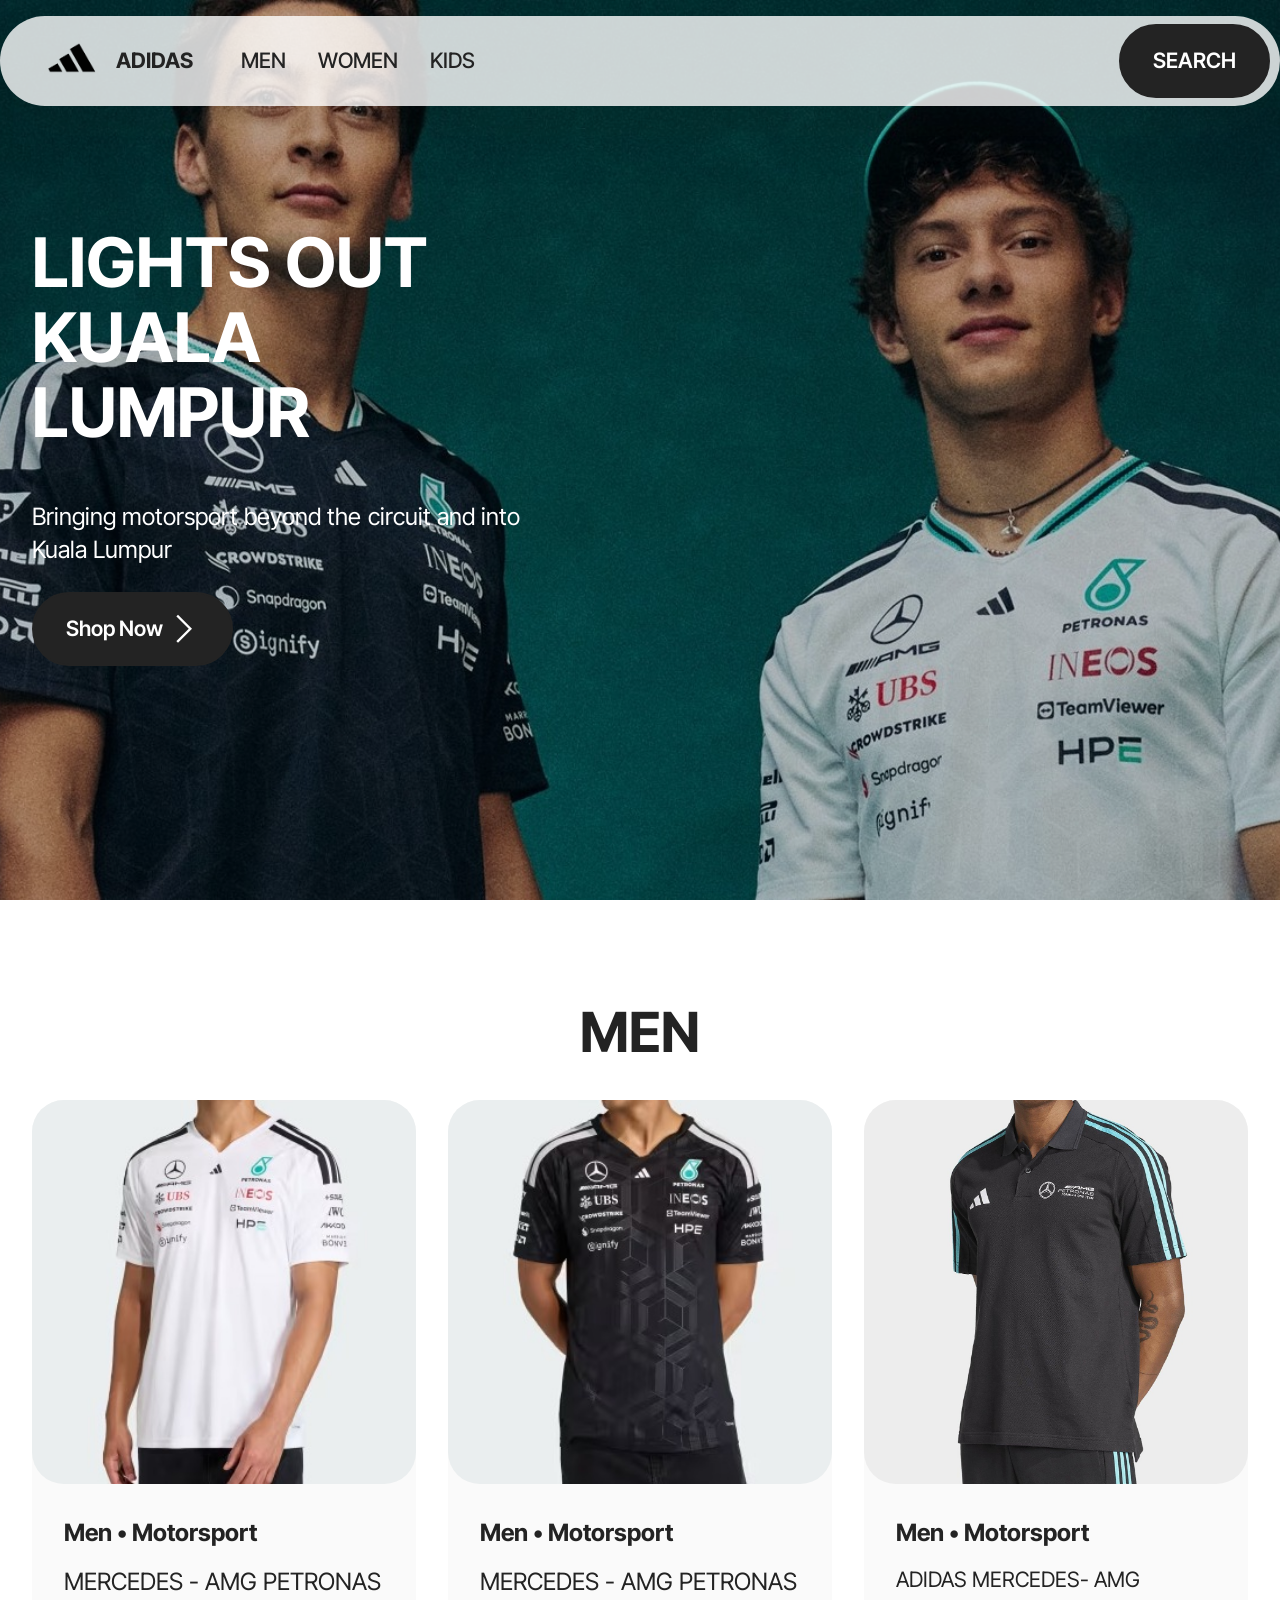
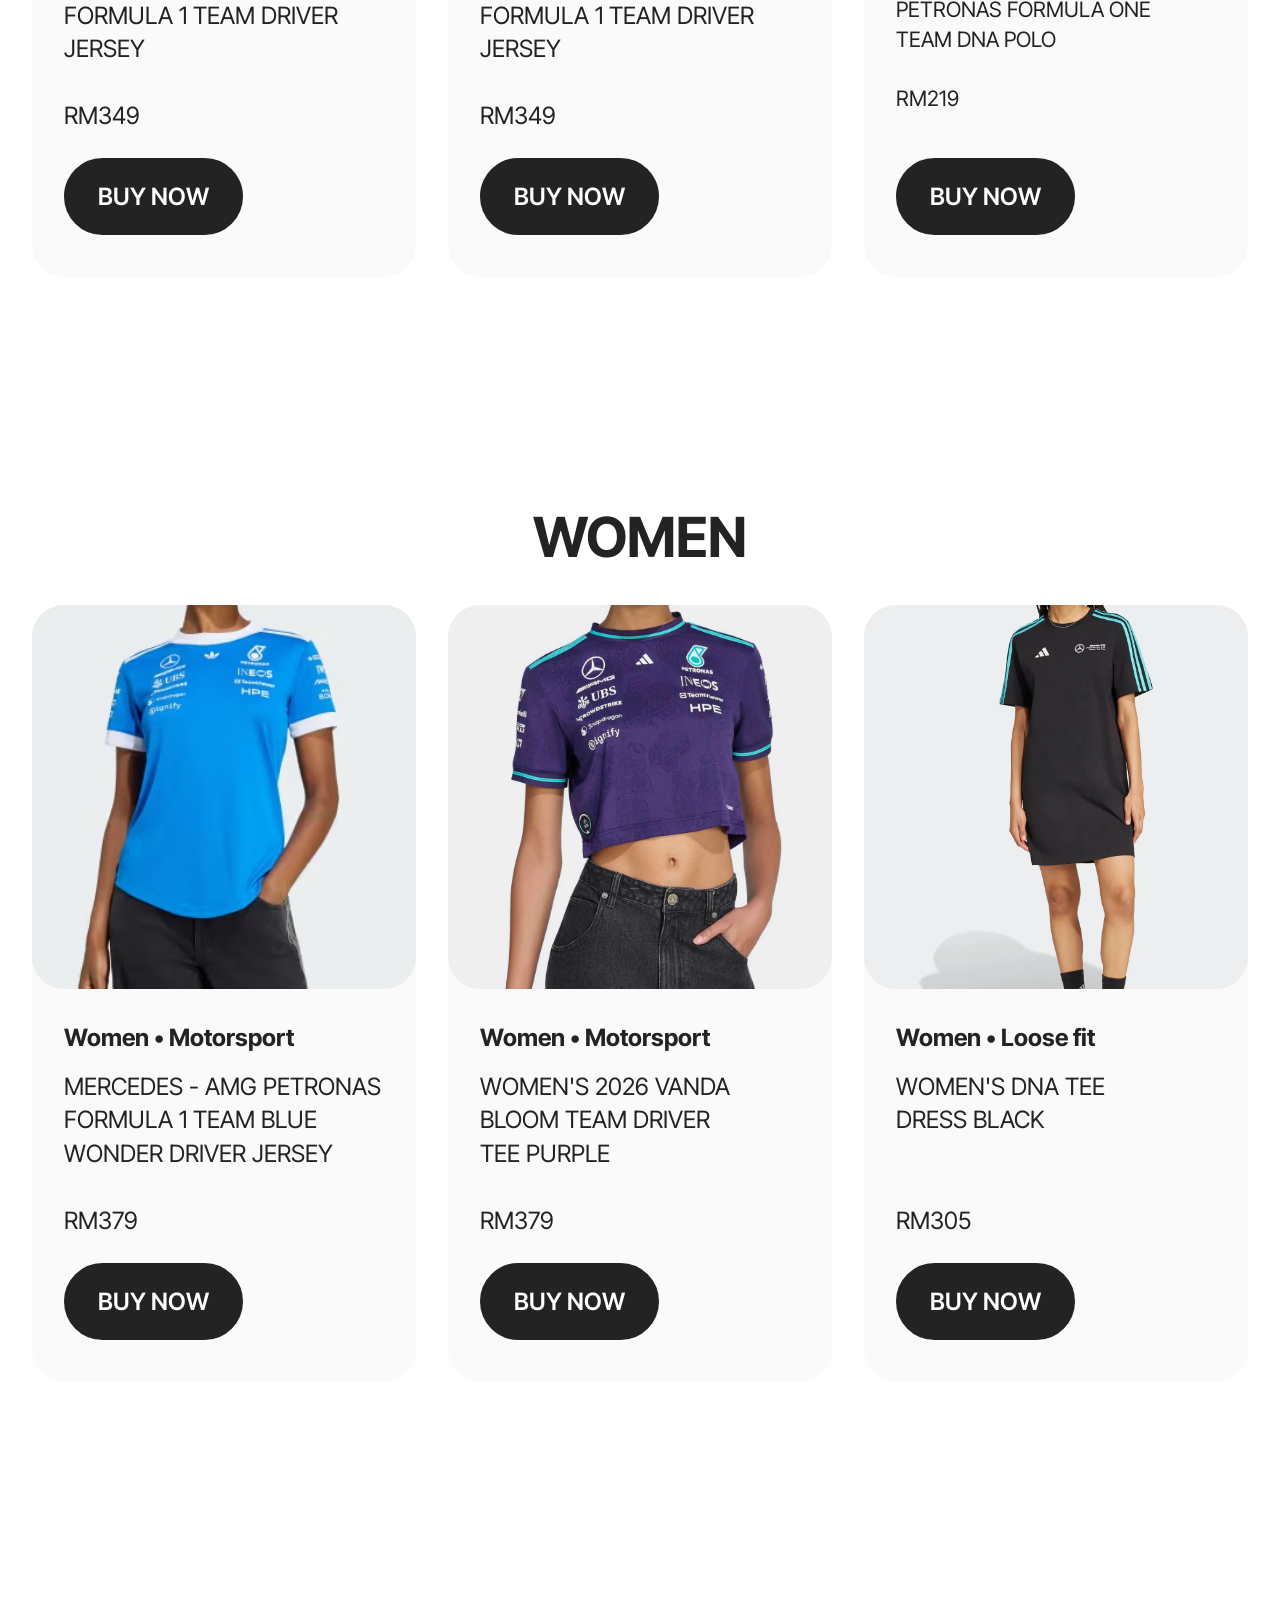
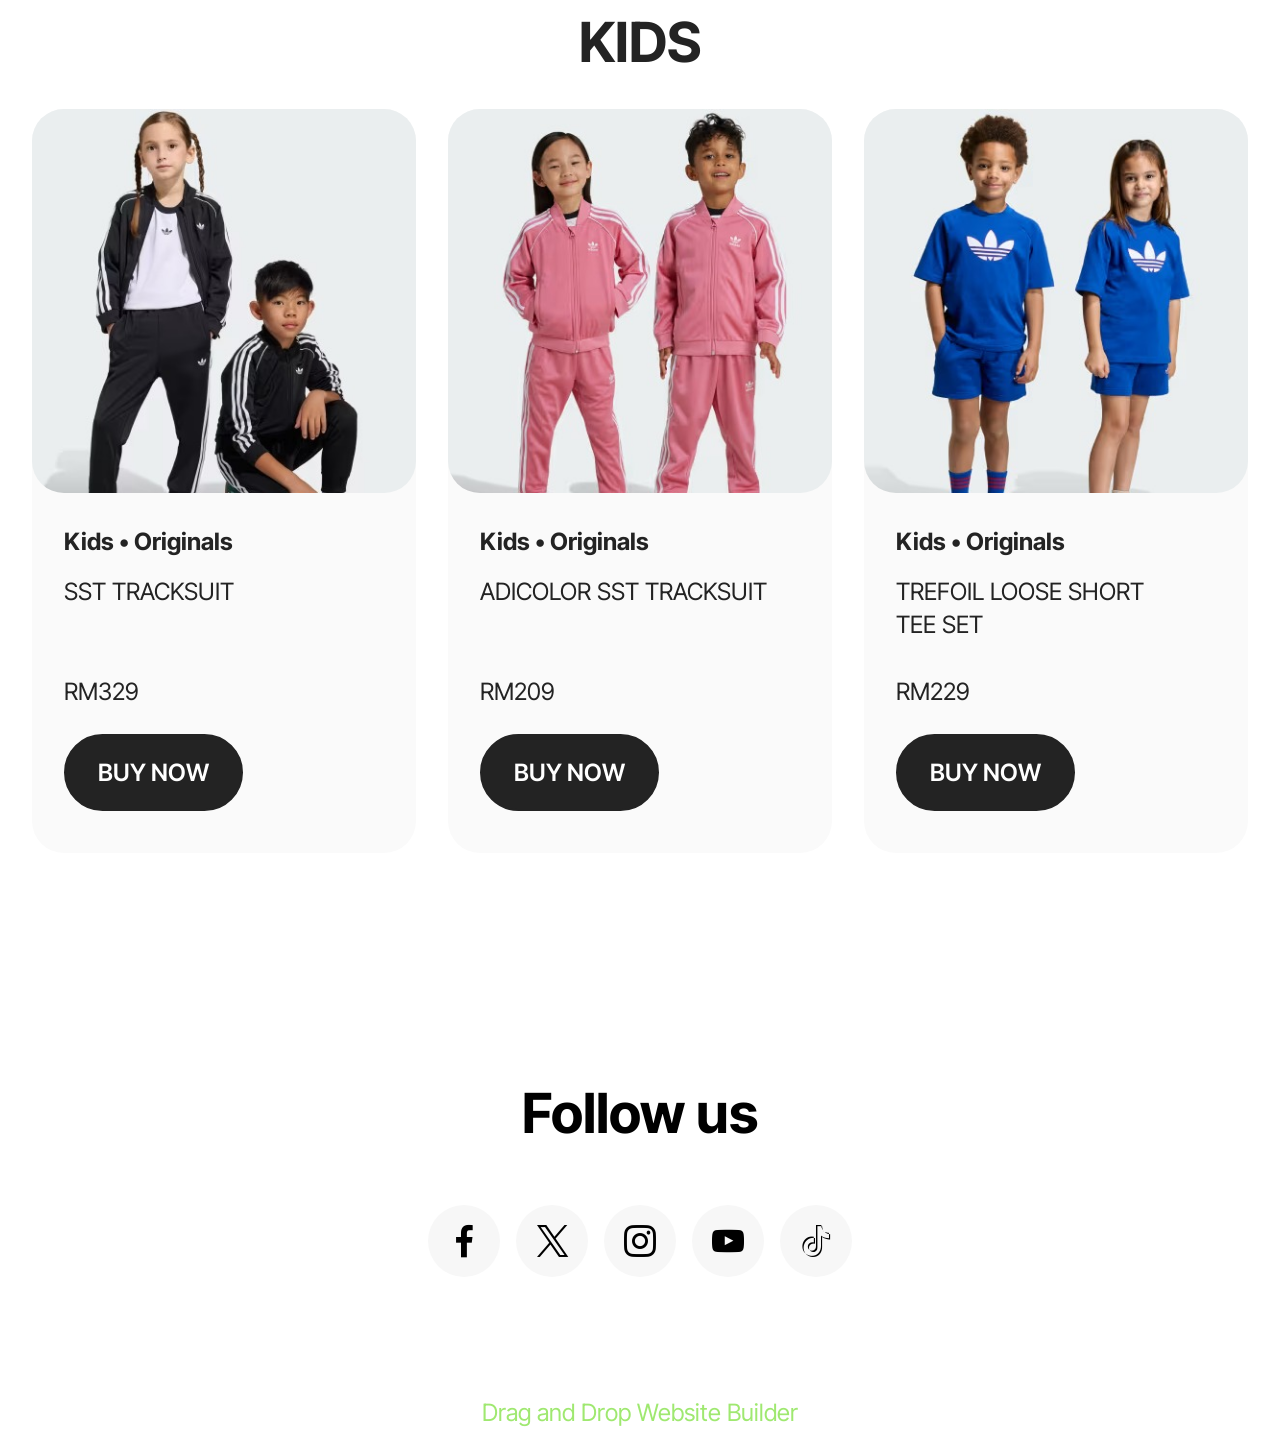
==== commit 90e0735c: "create github pages" ====
--- a/page1.html
+++ b/page1.html
@@ -18,7 +18,7 @@
   <link rel="stylesheet" href="assets/theme/css/style.css">
   <link rel="preload" href="https://fonts.googleapis.com/css?family=Inter+Tight:100,200,300,400,500,600,700,800,900,100i,200i,300i,400i,500i,600i,700i,800i,900i&display=swap" as="style" onload="this.onload=null;this.rel='stylesheet'">
   <noscript><link rel="stylesheet" href="https://fonts.googleapis.com/css?family=Inter+Tight:100,200,300,400,500,600,700,800,900,100i,200i,300i,400i,500i,600i,700i,800i,900i&display=swap"></noscript>
-  <link rel="preload" as="style" href="assets/mobirise/css/mbr-additional.css?v=xOJIvt"><link rel="stylesheet" href="assets/mobirise/css/mbr-additional.css?v=xOJIvt" type="text/css">
+  <link rel="preload" as="style" href="assets/mobirise/css/mbr-additional.css?v=fwYmCf"><link rel="stylesheet" href="assets/mobirise/css/mbr-additional.css?v=fwYmCf" type="text/css">
 
   
   
@@ -58,7 +58,7 @@
 						<a class="nav-link link text-black text-primary display-4" href="page1.html#features3-b">KIDS</a>
 					</li></ul>
 				
-				<div class="navbar-buttons mbr-section-btn"><a class="btn btn-black display-4" href="https://mobiri.se">SEARCH</a></div>
+				<div class="navbar-buttons mbr-section-btn"><a class="btn btn-black display-4" href="https://www.adidas.com.my/en">SEARCH</a></div>
 			</div>
 		</div>
 	</nav>
@@ -77,7 +77,7 @@
                 <h1 class="mbr-section-title mbr-fonts-style mb-3 display-1"><strong>LIGHTS OUT KUALA</strong><br><strong>LUMPUR</strong></h1>
                 
                 <p class="mbr-text mbr-fonts-style display-7"><br>Bringing motorsport beyond the circuit&nbsp;and into Kuala Lumpur</p>
-                <div class="mbr-section-btn mt-3"><a class="btn btn-black display-4" href="https://mobiri.se"><span class="mobi-mbri mobi-mbri-arrow-next mbr-iconfont mbr-iconfont-btn"></span>Shop Now</a></div>
+                <div class="mbr-section-btn mt-3"><a class="btn btn-black display-4" href="https://www.adidas.com.my/en"><span class="mobi-mbri mobi-mbri-arrow-next mbr-iconfont mbr-iconfont-btn"></span>Shop Now</a></div>
             </div>
         </div>
     </div>
@@ -100,9 +100,9 @@
                     <div class="item-content">
                         <h4 class="item-title mbr-fonts-style display-7"><strong>Men • Motorsport</strong></h4>
                         
-                        <p class="mbr-text mbr-fonts-style mt-3 display-7">MERCEDES - AMG PETRONAS FORMULA 1 TEAM DRIVER JERSEY<br></p>
-                    </div>
-                    <div class="mbr-section-btn item-footer mt-2"><a href="" class="btn item-btn btn-black display-7" target="_blank">RM349</a></div>
+                        <p class="mbr-text mbr-fonts-style mt-3 display-7">MERCEDES - AMG PETRONAS FORMULA 1 TEAM DRIVER JERSEY<br><br>RM349</p>
+                    </div>
+                    <div class="mbr-section-btn item-footer mt-2"><a href="https://www.adidas.com.my/en/mercedes---amg-petronas-formula-1-team-driver-jersey/KF0160.html?cm_mmc=AdieSEM_Feeds-_-GoogleProductAds-_-SEA-_-KF0160-0007&cm_mmca1=MY&cm_mmca2&cm_mmc=AdieSEM_Google-_-adiSEM_EM_MY_SEA_PMax_NA_LMF_AlwaysOn_GoogleAds_PMX_MOTORSPORTSFW26_CrossCategory_NA_2609_26000035_NA_NA-_--_--_-dv:eCom&cm_mmc1=MY&cm_mmc2=&adicl_gclid=CjwKCAjw56zWBhB0EiwAdPOQOUnfxJrSz7LuCdKl681iF1xCt0Yv548-pKWjfPcevc22-rlgBolRExoC4eoQAvD_BwE&gclsrc=aw.ds&gad_source=1&gad_campaignid=24309600880&gbraid=0AAAAAC0yRmAhx9XuUH4oz7umHHoYTU7ue&gclid=CjwKCAjw56zWBhB0EiwAdPOQOUnfxJrSz7LuCdKl681iF1xCt0Yv548-pKWjfPcevc22-rlgBolRExoC4eoQAvD_BwE" class="btn item-btn btn-black display-7" target="_blank">BUY NOW</a></div>
                 </div>
             </div>
             <div class="item features-image col-12 col-md-6 col-lg-4">
@@ -113,9 +113,9 @@
                     <div class="item-content">
                         <h4 class="item-title mbr-fonts-style display-7"><strong>Men • Motorsport</strong></h4>
                         
-                        <p class="mbr-text mbr-fonts-style mt-3 display-7">MERCEDES - AMG PETRONAS FORMULA 1 TEAM DRIVER JERSEY<br></p>
-                    </div>
-                    <div class="mbr-section-btn item-footer mt-2"><a href="" class="btn item-btn btn-black display-7" target="_blank">RM349</a></div>
+                        <p class="mbr-text mbr-fonts-style mt-3 display-7">MERCEDES - AMG PETRONAS FORMULA 1 TEAM DRIVER JERSEY<br><br>RM349</p>
+                    </div>
+                    <div class="mbr-section-btn item-footer mt-2"><a href="https://www.adidas.com.my/en/mercedes---amg-petronas-formula-1-team-driver-jersey/KF0161.html?cm_mmc=AdieSEM_Feeds-_-GoogleProductAds-_-SEA-_-KF0161&cm_mmca1=MY&cm_mmca2&cm_mmc=AdieSEM_Google-_-adiSEM_EM_MY_SEA_PMax_NA_LMF_AlwaysOn_GoogleAds_PMX_MOTORSPORTSFW26_CrossCategory_NA_2609_26000035_NA_NA-_--_--_-dv:eCom&cm_mmc1=MY&cm_mmc2=&adicl_gclid=CjwKCAjw56zWBhB0EiwAdPOQOehnk9LosAu3i5FZB44-ciUuaATEk4BJuGbQNBhOnt5x1PxE6rPdqRoCwbcQAvD_BwE&gclsrc=aw.ds&gad_source=1&gad_campaignid=24309600880&gbraid=0AAAAAC0yRmAhx9XuUH4oz7umHHoYTU7ue&gclid=CjwKCAjw56zWBhB0EiwAdPOQOehnk9LosAu3i5FZB44-ciUuaATEk4BJuGbQNBhOnt5x1PxE6rPdqRoCwbcQAvD_BwE" class="btn item-btn btn-black display-7" target="_blank">BUY NOW</a></div>
                 </div>
             </div>
             <div class="item features-image col-12 col-md-6 col-lg-4">
@@ -126,9 +126,9 @@
                     <div class="item-content">
                         <h4 class="item-title mbr-fonts-style display-7"><strong>Men • Motorsport</strong></h4>
                         
-                        <p class="mbr-text mbr-fonts-style mt-3 display-4">ADIDAS MERCEDES- AMG PETRONAS FORMULA ONE TEAM&nbsp;DNA POLO<br></p>
-                    </div>
-                    <div class="mbr-section-btn item-footer mt-2"><a href="" class="btn item-btn btn-black display-7" target="_blank">RM239</a></div>
+                        <p class="mbr-text mbr-fonts-style mt-3 display-4">ADIDAS MERCEDES- AMG PETRONAS FORMULA ONE TEAM&nbsp;DNA POLO<br><br>RM219</p>
+                    </div>
+                    <div class="mbr-section-btn item-footer mt-2"><a href="https://www.adidas.com.my/en/mercedes---amg-petronas-formula-1-team-dna-polo-shirt/KE8165.html" class="btn item-btn btn-black display-7" target="_blank">BUY NOW</a></div>
                 </div>
             </div>
         </div>
@@ -152,22 +152,22 @@
                     <div class="item-content">
                         <h5 class="item-title mbr-fonts-style display-7"><strong>Women • Motorsport</strong></h5>
                         
-                        <p class="mbr-text mbr-fonts-style mt-3 display-7">MERCEDES - AMG PETRONAS FORMULA 1 TEAM BLUE WONDER DRIVER JERSEY</p>
-                    </div>
-                    <div class="mbr-section-btn item-footer mt-2"><a href="" class="btn item-btn btn-black display-7" target="_blank">RM379<br></a></div>
-                </div>
-            </div>
-            <div class="item features-image col-12 col-md-6 col-lg-4">
-                <div class="item-wrapper">
-                    <div class="item-img">
-                        <img src="assets/images/kv4289-2-apparel-on-model-standard-view-grey.jpg.webp" alt="Mobirise Website Builder">
+                        <p class="mbr-text mbr-fonts-style mt-3 display-7">MERCEDES - AMG PETRONAS FORMULA 1 TEAM BLUE WONDER DRIVER JERSEY<br><br>RM379</p>
+                    </div>
+                    <div class="mbr-section-btn item-footer mt-2"><a href="https://www.adidas.com.my/en/mercedes---amg-petronas-formula-1-team-blue-wonder-driver-jersey/KW1662.html?cm_mmc=AdieSEM_Feeds-_-GoogleProductAds-_-SEA-_-KW1662-0007&cm_mmca1=MY&cm_mmca2&cm_mmc=AdieSEM_Google-_-adiSEM_EM_MY_SEA_PMax_NA_LMF_AlwaysOn_GoogleAds_PMX_MOTORSPORTSFW26_CrossCategory_NA_2609_26000035_NA_NA-_--_--_-dv:eCom&cm_mmc1=MY&cm_mmc2=&adicl_gclid=CjwKCAjw56zWBhB0EiwAdPOQOfzv6HAEOMHGk0L-tGKBvUPcr8knJwipxbHpiMFugiIUbiUePJsSFxoCzOAQAvD_BwE&gclsrc=aw.ds&gad_source=1&gad_campaignid=24309600880&gbraid=0AAAAAC0yRmAhx9XuUH4oz7umHHoYTU7ue&gclid=CjwKCAjw56zWBhB0EiwAdPOQOfzv6HAEOMHGk0L-tGKBvUPcr8knJwipxbHpiMFugiIUbiUePJsSFxoCzOAQAvD_BwE" class="btn item-btn btn-black display-7" target="_blank">BUY NOW</a></div>
+                </div>
+            </div>
+            <div class="item features-image col-12 col-md-6 col-lg-4">
+                <div class="item-wrapper">
+                    <div class="item-img">
+                        <img src="assets/images/ku0269-2-apparel-on-model-standard-view-grey.jpg.webp" alt="Mobirise Website Builder">
                     </div>
                     <div class="item-content">
                         <h5 class="item-title mbr-fonts-style display-7"><strong>Women • Motorsport</strong></h5>
                         
-                        <p class="mbr-text mbr-fonts-style mt-3 display-7">Womens 2026 VANDA BLOOM TEAM DRIVER TEE PURPLE</p>
-                    </div>
-                    <div class="mbr-section-btn item-footer mt-2"><a href="" class="btn item-btn btn-black display-7" target="_blank">RM379</a></div>
+                        <p class="mbr-text mbr-fonts-style mt-3 display-7">WOMEN'S 2026 VANDA BLOOM TEAM DRIVER <br>TEE PURPLE<br><br>RM379</p>
+                    </div>
+                    <div class="mbr-section-btn item-footer mt-2"><a href="https://www.adidas.com.my/en/mercedes---amg-petronas-formula-1-team-vanda-bloom-driver-crop-top-jersey/KU0269.html?cm_mmc=AdieSEM_Feeds-_-GoogleProductAds-_-SEA-_-KU0269-0004&cm_mmca1=MY&cm_mmca2&cm_mmc=AdieSEM_Google-_-adiSEM_EM_MY_SEA_PMax_NA_LMF_AlwaysOn_GoogleAds_PMX_MOTORSPORTSFW26_CrossCategory_NA_2609_26000035_NA_NA-_--_--_-dv:eCom&cm_mmc1=MY&cm_mmc2=&adicl_gclid=CjwKCAjw56zWBhB0EiwAdPOQOXq0hoN7E-9m1xcKDNc0JBjyBULYiRm9XfzygztoYnImjteUsqW-gxoCR9cQAvD_BwE&gclsrc=aw.ds&gad_source=1&gad_campaignid=24309600880&gbraid=0AAAAAC0yRmAhx9XuUH4oz7umHHoYTU7ue&gclid=CjwKCAjw56zWBhB0EiwAdPOQOXq0hoN7E-9m1xcKDNc0JBjyBULYiRm9XfzygztoYnImjteUsqW-gxoCR9cQAvD_BwE" class="btn item-btn btn-black display-7" target="_blank">BUY NOW</a></div>
                 </div>
             </div>
             <div class="item features-image col-12 col-md-6 col-lg-4">
@@ -178,9 +178,9 @@
                     <div class="item-content">
                         <h5 class="item-title mbr-fonts-style display-7"><strong>Women • Loose fit</strong></h5>
                         
-                        <p class="mbr-text mbr-fonts-style mt-3 display-7">WOMENS DNA TEE DRESS BLACK<br></p>
-                    </div>
-                    <div class="mbr-section-btn item-footer mt-2"><a href="" class="btn item-btn btn-black display-7" target="_blank">RM305</a></div>
+                        <p class="mbr-text mbr-fonts-style mt-3 display-7">WOMEN'S DNA TEE <br>DRESS BLACK<br><br><br>RM305</p>
+                    </div>
+                    <div class="mbr-section-btn item-footer mt-2"><a href="https://shop-int.mercedesamgf1.com/products/womens-dna-tee-dress-black?srsltid=AU7gw4WQIHL-Q6wCToViBxt4bSS87wPCiW5KT4REFHHYGmUC6gdt60Ki" class="btn item-btn btn-black display-7" target="_blank">BUY NOW</a></div>
                 </div>
             </div>
         </div>
@@ -204,35 +204,35 @@
                     <div class="item-content">
                         <h5 class="item-title mbr-fonts-style display-7"><strong>Kids • Originals</strong></h5>
                         
-                        <p class="mbr-text mbr-fonts-style mt-3 display-7">SST TRACKSUIT</p>
-                    </div>
-                    <div class="mbr-section-btn item-footer mt-2"><a href="" class="btn item-btn btn-black display-7" target="_blank">RM329</a></div>
-                </div>
-            </div>
-            <div class="item features-image col-12 col-md-6 col-lg-4">
-                <div class="item-wrapper">
-                    <div class="item-img">
-                        <img src="assets/images/http-static.theiconic.com.au-p-adidas-originals-1199-1584162.jpeg" alt="Mobirise Website Builder">
+                        <p class="mbr-text mbr-fonts-style mt-3 display-7">SST TRACKSUIT<br><br><br>RM329</p>
+                    </div>
+                    <div class="mbr-section-btn item-footer mt-2"><a href="https://www.adidas.com.my/en/sst-tracksuit/KD5741.html" class="btn item-btn btn-black display-7" target="_blank">BUY NOW</a></div>
+                </div>
+            </div>
+            <div class="item features-image col-12 col-md-6 col-lg-4">
+                <div class="item-wrapper">
+                    <div class="item-img">
+                        <img src="assets/images/adicolor-sst-track-suit-kids-pink-iy4797-21-model.jpeg" alt="Mobirise Website Builder">
                     </div>
                     <div class="item-content">
                         <h5 class="item-title mbr-fonts-style display-7"><strong>Kids • Originals</strong></h5>
                         
-                        <p class="mbr-text mbr-fonts-style mt-3 display-7">SST TRACKSUIT</p>
-                    </div>
-                    <div class="mbr-section-btn item-footer mt-2"><a href="" class="btn item-btn btn-black display-7" target="_blank">RM329</a></div>
-                </div>
-            </div>
-            <div class="item features-image col-12 col-md-6 col-lg-4">
-                <div class="item-wrapper">
-                    <div class="item-img">
-                        <img src="assets/images/adidas-originals-k-crew-pants-set.jpeg" alt="Mobirise Website Builder">
+                        <p class="mbr-text mbr-fonts-style mt-3 display-7">ADICOLOR SST TRACKSUIT&nbsp;<br><br><br>RM209</p>
+                    </div>
+                    <div class="mbr-section-btn item-footer mt-2"><a href="https://www.adidas.com.my/en/adicolor-sst-track-suit-kids/IY4797.html" class="btn item-btn btn-black display-7" target="_blank">BUY NOW</a></div>
+                </div>
+            </div>
+            <div class="item features-image col-12 col-md-6 col-lg-4">
+                <div class="item-wrapper">
+                    <div class="item-img">
+                        <img src="assets/images/trefoil-loose-short-tee-set-blue-kd5763-20-01-model.jpeg" alt="Mobirise Website Builder">
                     </div>
                     <div class="item-content">
                         <h5 class="item-title mbr-fonts-style display-7"><strong>Kids • Originals</strong></h5>
                         
-                        <p class="mbr-text mbr-fonts-style mt-3 display-7">ADIDAS ORIGINALS CREW KIDS' TRACKSUIT</p>
-                    </div>
-                    <div class="mbr-section-btn item-footer mt-2"><a href="" class="btn item-btn btn-black display-7" target="_blank">RM260</a></div>
+                        <p class="mbr-text mbr-fonts-style mt-3 display-7">TREFOIL LOOSE SHORT <br>TEE SET<br><br>RM229</p>
+                    </div>
+                    <div class="mbr-section-btn item-footer mt-2"><a href="https://www.adidas.com.my/en/trefoil-loose-short-tee-set/KD5763.html" class="btn item-btn btn-black display-7" target="_blank">BUY NOW</a></div>
                 </div>
             </div>
         </div>
@@ -280,7 +280,7 @@
             </div>
         </div>
     </div>
-</section><section class="display-7" style="padding: 0;align-items: center;justify-content: center;flex-wrap: wrap;    align-content: center;display: flex;position: relative;height: 4rem;"><a href="https://mobiri.se/5188645" style="flex: 1 1;height: 4rem;position: absolute;width: 100%;z-index: 1;"><img alt="" style="height: 4rem;" src="[data-uri]"></a><p style="margin: 0;text-align: center;" class="display-7">&#8204;</p><a style="z-index:1" href="https://mobirise.com"> Website Software</a></section><script src="assets/bootstrap/js/bootstrap.bundle.min.js"></script>  <script src="assets/smoothscroll/smooth-scroll.js"></script>  <script src="assets/ytplayer/index.js"></script>  <script src="assets/dropdown/js/navbar-dropdown.js"></script>  <script src="assets/theme/js/script.js"></script>  
+</section><section class="display-7" style="padding: 0;align-items: center;justify-content: center;flex-wrap: wrap;    align-content: center;display: flex;position: relative;height: 4rem;"><a href="https://mobiri.se/5188645" style="flex: 1 1;height: 4rem;position: absolute;width: 100%;z-index: 1;"><img alt="" style="height: 4rem;" src="[data-uri]"></a><p style="margin: 0;text-align: center;" class="display-7">&#8204;</p><a style="z-index:1" href="https://mobirise.com/drag-drop-website-builder.html">Drag and Drop Website Builder</a></section><script src="assets/bootstrap/js/bootstrap.bundle.min.js"></script>  <script src="assets/smoothscroll/smooth-scroll.js"></script>  <script src="assets/ytplayer/index.js"></script>  <script src="assets/dropdown/js/navbar-dropdown.js"></script>  <script src="assets/theme/js/script.js"></script>  
   
   
 </body>
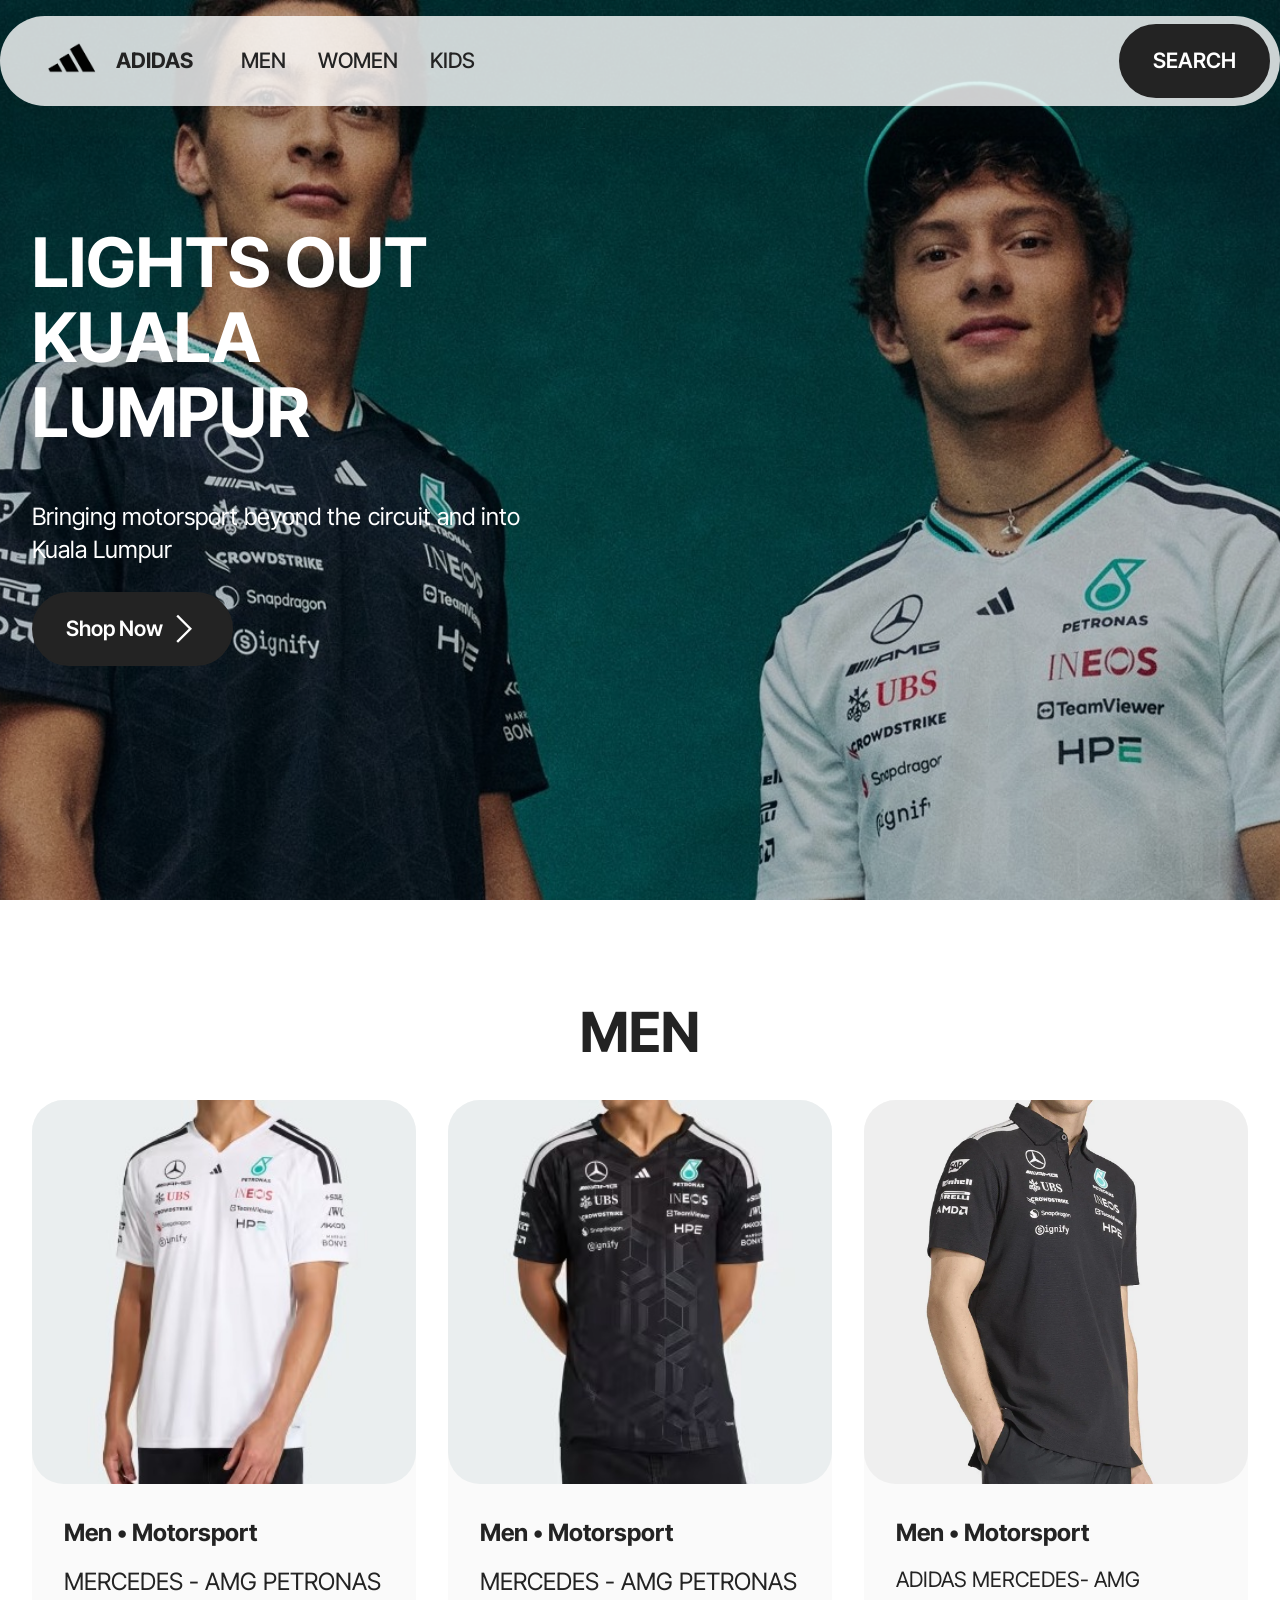
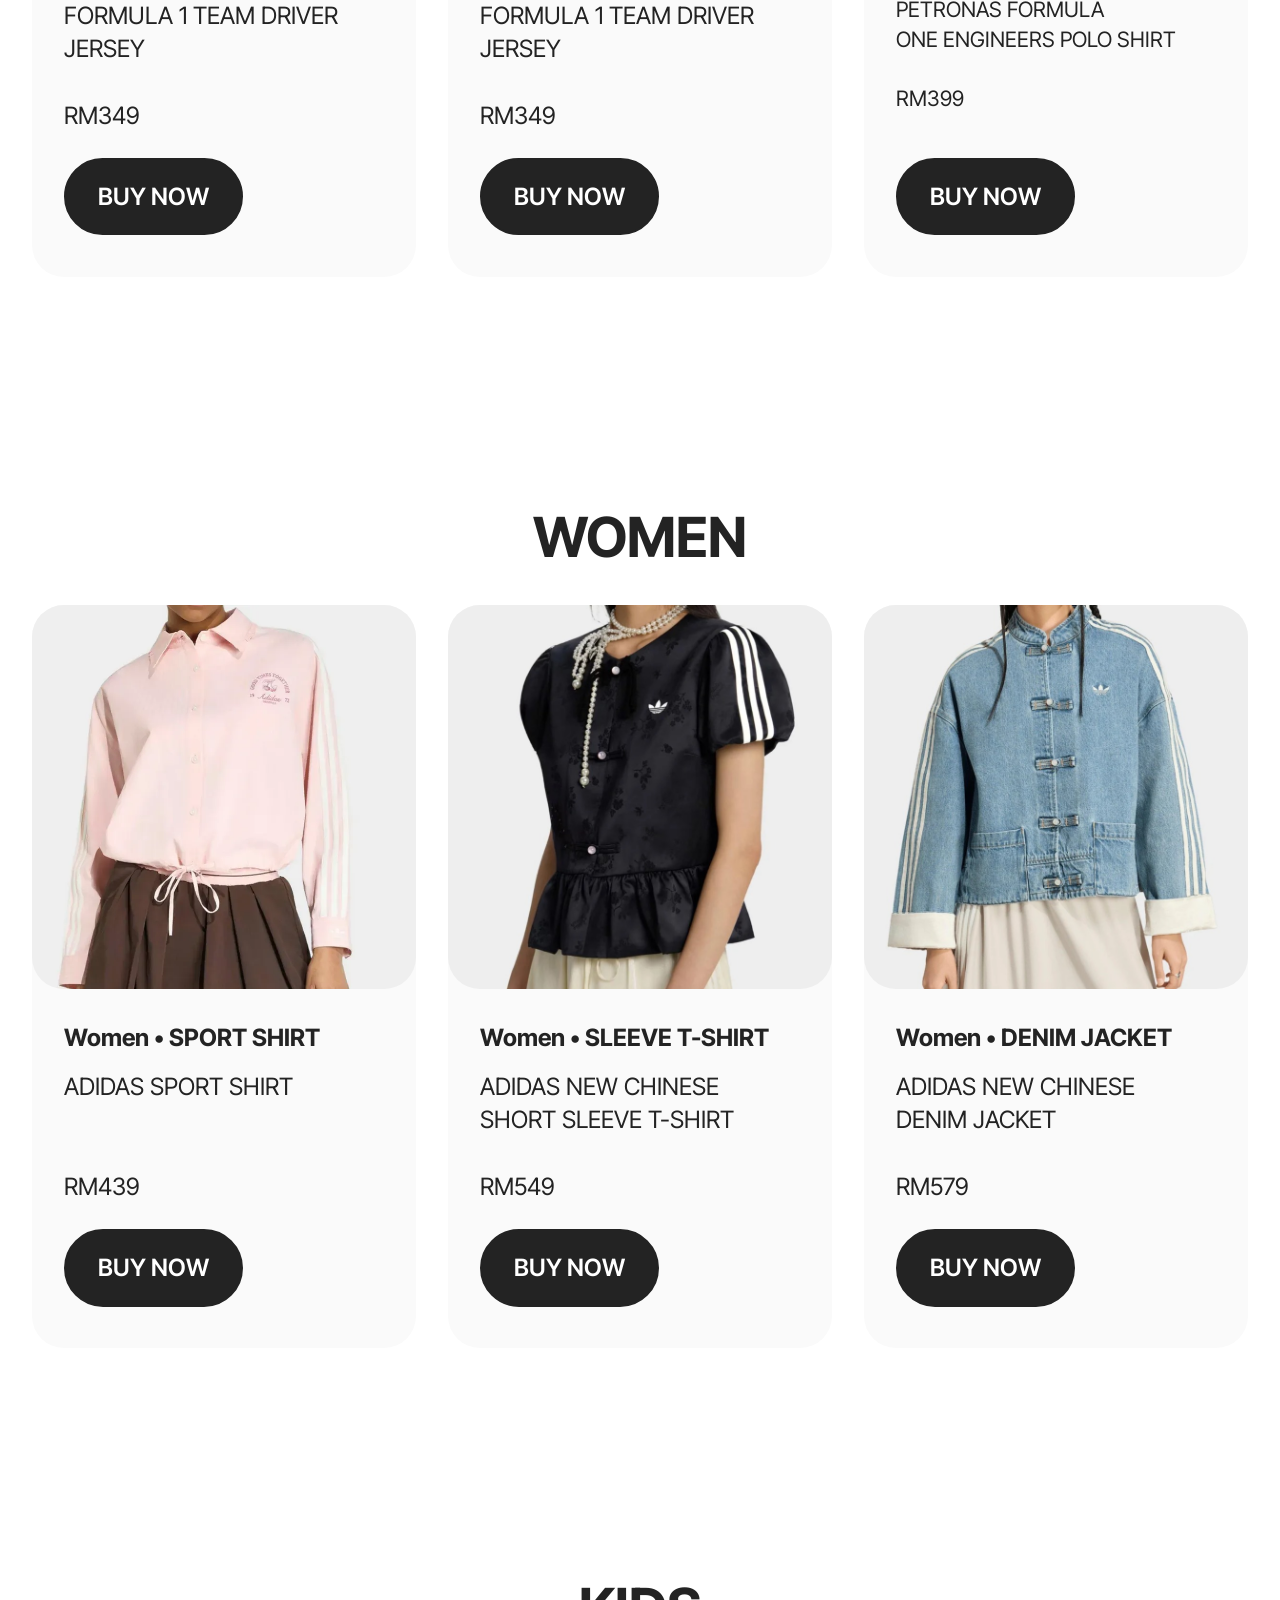
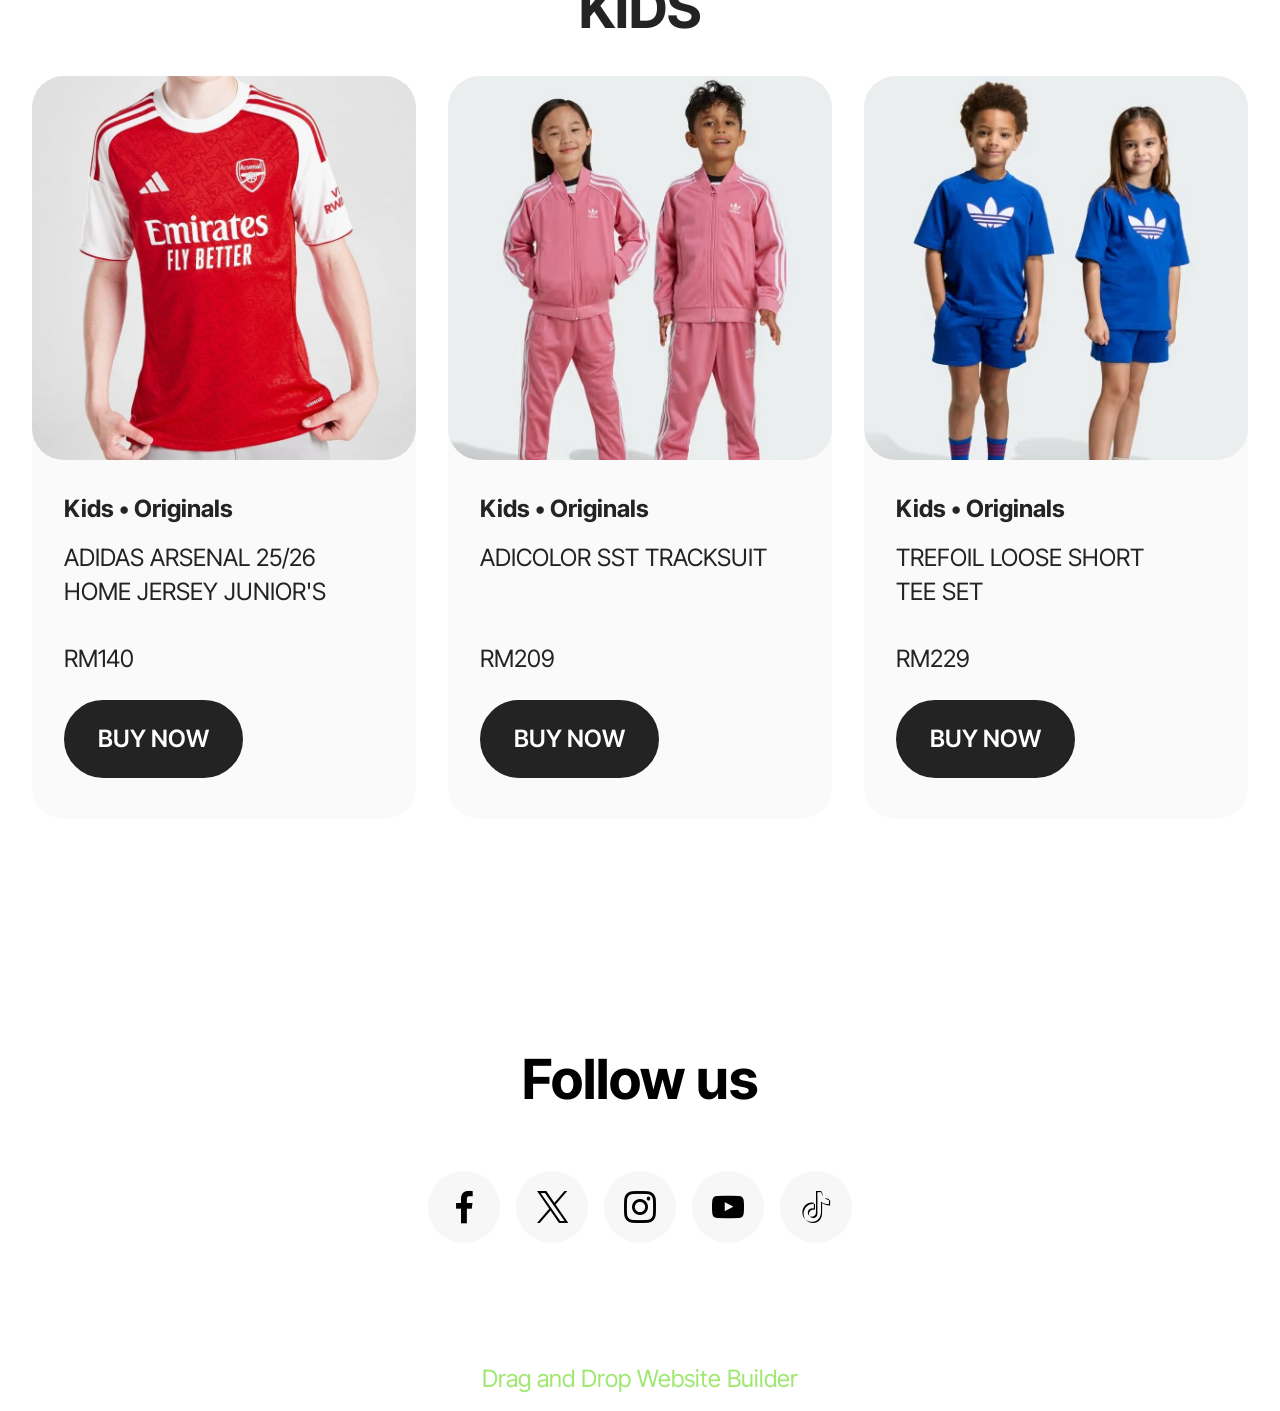
==== commit 0ced2a0d: "create github pages" ====
--- a/page1.html
+++ b/page1.html
@@ -18,7 +18,7 @@
   <link rel="stylesheet" href="assets/theme/css/style.css">
   <link rel="preload" href="https://fonts.googleapis.com/css?family=Inter+Tight:100,200,300,400,500,600,700,800,900,100i,200i,300i,400i,500i,600i,700i,800i,900i&display=swap" as="style" onload="this.onload=null;this.rel='stylesheet'">
   <noscript><link rel="stylesheet" href="https://fonts.googleapis.com/css?family=Inter+Tight:100,200,300,400,500,600,700,800,900,100i,200i,300i,400i,500i,600i,700i,800i,900i&display=swap"></noscript>
-  <link rel="preload" as="style" href="assets/mobirise/css/mbr-additional.css?v=fwYmCf"><link rel="stylesheet" href="assets/mobirise/css/mbr-additional.css?v=fwYmCf" type="text/css">
+  <link rel="preload" as="style" href="assets/mobirise/css/mbr-additional.css?v=8zNPGF"><link rel="stylesheet" href="assets/mobirise/css/mbr-additional.css?v=8zNPGF" type="text/css">
 
   
   
@@ -102,7 +102,7 @@
                         
                         <p class="mbr-text mbr-fonts-style mt-3 display-7">MERCEDES - AMG PETRONAS FORMULA 1 TEAM DRIVER JERSEY<br><br>RM349</p>
                     </div>
-                    <div class="mbr-section-btn item-footer mt-2"><a href="https://www.adidas.com.my/en/mercedes---amg-petronas-formula-1-team-driver-jersey/KF0160.html?cm_mmc=AdieSEM_Feeds-_-GoogleProductAds-_-SEA-_-KF0160-0007&cm_mmca1=MY&cm_mmca2&cm_mmc=AdieSEM_Google-_-adiSEM_EM_MY_SEA_PMax_NA_LMF_AlwaysOn_GoogleAds_PMX_MOTORSPORTSFW26_CrossCategory_NA_2609_26000035_NA_NA-_--_--_-dv:eCom&cm_mmc1=MY&cm_mmc2=&adicl_gclid=CjwKCAjw56zWBhB0EiwAdPOQOUnfxJrSz7LuCdKl681iF1xCt0Yv548-pKWjfPcevc22-rlgBolRExoC4eoQAvD_BwE&gclsrc=aw.ds&gad_source=1&gad_campaignid=24309600880&gbraid=0AAAAAC0yRmAhx9XuUH4oz7umHHoYTU7ue&gclid=CjwKCAjw56zWBhB0EiwAdPOQOUnfxJrSz7LuCdKl681iF1xCt0Yv548-pKWjfPcevc22-rlgBolRExoC4eoQAvD_BwE" class="btn item-btn btn-black display-7" target="_blank">BUY NOW</a></div>
+                    <div class="mbr-section-btn item-footer mt-2"><a href="https://www.jdsports.my/products/mercedes-amg-petronas-formula-1-team-driver-jersey-120649653" class="btn item-btn btn-black display-7" target="_blank">BUY NOW</a></div>
                 </div>
             </div>
             <div class="item features-image col-12 col-md-6 col-lg-4">
@@ -115,20 +115,20 @@
                         
                         <p class="mbr-text mbr-fonts-style mt-3 display-7">MERCEDES - AMG PETRONAS FORMULA 1 TEAM DRIVER JERSEY<br><br>RM349</p>
                     </div>
-                    <div class="mbr-section-btn item-footer mt-2"><a href="https://www.adidas.com.my/en/mercedes---amg-petronas-formula-1-team-driver-jersey/KF0161.html?cm_mmc=AdieSEM_Feeds-_-GoogleProductAds-_-SEA-_-KF0161&cm_mmca1=MY&cm_mmca2&cm_mmc=AdieSEM_Google-_-adiSEM_EM_MY_SEA_PMax_NA_LMF_AlwaysOn_GoogleAds_PMX_MOTORSPORTSFW26_CrossCategory_NA_2609_26000035_NA_NA-_--_--_-dv:eCom&cm_mmc1=MY&cm_mmc2=&adicl_gclid=CjwKCAjw56zWBhB0EiwAdPOQOehnk9LosAu3i5FZB44-ciUuaATEk4BJuGbQNBhOnt5x1PxE6rPdqRoCwbcQAvD_BwE&gclsrc=aw.ds&gad_source=1&gad_campaignid=24309600880&gbraid=0AAAAAC0yRmAhx9XuUH4oz7umHHoYTU7ue&gclid=CjwKCAjw56zWBhB0EiwAdPOQOehnk9LosAu3i5FZB44-ciUuaATEk4BJuGbQNBhOnt5x1PxE6rPdqRoCwbcQAvD_BwE" class="btn item-btn btn-black display-7" target="_blank">BUY NOW</a></div>
-                </div>
-            </div>
-            <div class="item features-image col-12 col-md-6 col-lg-4">
-                <div class="item-wrapper">
-                    <div class="item-img">
-                        <img src="assets/images/jd-jv5430-a.jpeg" alt="Mobirise Website Builder">
+                    <div class="mbr-section-btn item-footer mt-2"><a href="https://www.jdsports.my/products/mercedes-amg-petronas-formula-1-team-driver-jersey-120649660?gad_source=1&gad_campaignid=19744873332&gbraid=0AAAAA9RRbKrlZ4TUGzLS-rrXLDzK8LPTw&gclid=CjwKCAjw56zWBhB0EiwAdPOQOT_T4H2Kz-t5cKcPlAvHG6cqB4OHFXfHfVhLCWButS3a6sSDpT1r3BoCxd8QAvD_BwE&_su_rec=[base64]&_su_rec_id=b4b28a2e-3e99-40da-b3a7-9f7e474e3b07-1791716591" class="btn item-btn btn-black display-7" target="_blank">BUY NOW</a></div>
+                </div>
+            </div>
+            <div class="item features-image col-12 col-md-6 col-lg-4">
+                <div class="item-wrapper">
+                    <div class="item-img">
+                        <img src="assets/images/jd-ke5523-a.jpg.webp" alt="Mobirise Website Builder">
                     </div>
                     <div class="item-content">
                         <h4 class="item-title mbr-fonts-style display-7"><strong>Men • Motorsport</strong></h4>
                         
-                        <p class="mbr-text mbr-fonts-style mt-3 display-4">ADIDAS MERCEDES- AMG PETRONAS FORMULA ONE TEAM&nbsp;DNA POLO<br><br>RM219</p>
-                    </div>
-                    <div class="mbr-section-btn item-footer mt-2"><a href="https://www.adidas.com.my/en/mercedes---amg-petronas-formula-1-team-dna-polo-shirt/KE8165.html" class="btn item-btn btn-black display-7" target="_blank">BUY NOW</a></div>
+                        <p class="mbr-text mbr-fonts-style mt-3 display-4">ADIDAS MERCEDES- AMG PETRONAS FORMULA ONE&nbsp;ENGINEERS POLO SHIRT<br><br>RM399</p>
+                    </div>
+                    <div class="mbr-section-btn item-footer mt-2"><a href="https://www.jdsports.my/products/mercedesamg-petronas-formula-1-team-engineers-polo-shirt-120649639" class="btn item-btn btn-black display-7" target="_blank">BUY NOW</a></div>
                 </div>
             </div>
         </div>
@@ -147,40 +147,40 @@
             <div class="item features-image col-12 col-md-6 col-lg-4">
                 <div class="item-wrapper">
                     <div class="item-img">
-                        <img src="assets/images/mercedes-amg-petronas-formula-1-team-blue-wonder-driver-jersey-blue-kw1662-21-model.jpeg" alt="Mobirise Website Builder">
-                    </div>
-                    <div class="item-content">
-                        <h5 class="item-title mbr-fonts-style display-7"><strong>Women • Motorsport</strong></h5>
-                        
-                        <p class="mbr-text mbr-fonts-style mt-3 display-7">MERCEDES - AMG PETRONAS FORMULA 1 TEAM BLUE WONDER DRIVER JERSEY<br><br>RM379</p>
-                    </div>
-                    <div class="mbr-section-btn item-footer mt-2"><a href="https://www.adidas.com.my/en/mercedes---amg-petronas-formula-1-team-blue-wonder-driver-jersey/KW1662.html?cm_mmc=AdieSEM_Feeds-_-GoogleProductAds-_-SEA-_-KW1662-0007&cm_mmca1=MY&cm_mmca2&cm_mmc=AdieSEM_Google-_-adiSEM_EM_MY_SEA_PMax_NA_LMF_AlwaysOn_GoogleAds_PMX_MOTORSPORTSFW26_CrossCategory_NA_2609_26000035_NA_NA-_--_--_-dv:eCom&cm_mmc1=MY&cm_mmc2=&adicl_gclid=CjwKCAjw56zWBhB0EiwAdPOQOfzv6HAEOMHGk0L-tGKBvUPcr8knJwipxbHpiMFugiIUbiUePJsSFxoCzOAQAvD_BwE&gclsrc=aw.ds&gad_source=1&gad_campaignid=24309600880&gbraid=0AAAAAC0yRmAhx9XuUH4oz7umHHoYTU7ue&gclid=CjwKCAjw56zWBhB0EiwAdPOQOfzv6HAEOMHGk0L-tGKBvUPcr8knJwipxbHpiMFugiIUbiUePJsSFxoCzOAQAvD_BwE" class="btn item-btn btn-black display-7" target="_blank">BUY NOW</a></div>
-                </div>
-            </div>
-            <div class="item features-image col-12 col-md-6 col-lg-4">
-                <div class="item-wrapper">
-                    <div class="item-img">
-                        <img src="assets/images/ku0269-2-apparel-on-model-standard-view-grey.jpg.webp" alt="Mobirise Website Builder">
-                    </div>
-                    <div class="item-content">
-                        <h5 class="item-title mbr-fonts-style display-7"><strong>Women • Motorsport</strong></h5>
-                        
-                        <p class="mbr-text mbr-fonts-style mt-3 display-7">WOMEN'S 2026 VANDA BLOOM TEAM DRIVER <br>TEE PURPLE<br><br>RM379</p>
-                    </div>
-                    <div class="mbr-section-btn item-footer mt-2"><a href="https://www.adidas.com.my/en/mercedes---amg-petronas-formula-1-team-vanda-bloom-driver-crop-top-jersey/KU0269.html?cm_mmc=AdieSEM_Feeds-_-GoogleProductAds-_-SEA-_-KU0269-0004&cm_mmca1=MY&cm_mmca2&cm_mmc=AdieSEM_Google-_-adiSEM_EM_MY_SEA_PMax_NA_LMF_AlwaysOn_GoogleAds_PMX_MOTORSPORTSFW26_CrossCategory_NA_2609_26000035_NA_NA-_--_--_-dv:eCom&cm_mmc1=MY&cm_mmc2=&adicl_gclid=CjwKCAjw56zWBhB0EiwAdPOQOXq0hoN7E-9m1xcKDNc0JBjyBULYiRm9XfzygztoYnImjteUsqW-gxoCR9cQAvD_BwE&gclsrc=aw.ds&gad_source=1&gad_campaignid=24309600880&gbraid=0AAAAAC0yRmAhx9XuUH4oz7umHHoYTU7ue&gclid=CjwKCAjw56zWBhB0EiwAdPOQOXq0hoN7E-9m1xcKDNc0JBjyBULYiRm9XfzygztoYnImjteUsqW-gxoCR9cQAvD_BwE" class="btn item-btn btn-black display-7" target="_blank">BUY NOW</a></div>
-                </div>
-            </div>
-            <div class="item features-image col-12 col-md-6 col-lg-4">
-                <div class="item-wrapper">
-                    <div class="item-img">
-                        <img src="assets/images/jv5426-2-apparel-onmodel-standardview-grey150125-7b591ba6-c978-41b5-b811-39e67689fa5e.jpg.webp" alt="Mobirise Website Builder">
-                    </div>
-                    <div class="item-content">
-                        <h5 class="item-title mbr-fonts-style display-7"><strong>Women • Loose fit</strong></h5>
-                        
-                        <p class="mbr-text mbr-fonts-style mt-3 display-7">WOMEN'S DNA TEE <br>DRESS BLACK<br><br><br>RM305</p>
-                    </div>
-                    <div class="mbr-section-btn item-footer mt-2"><a href="https://shop-int.mercedesamgf1.com/products/womens-dna-tee-dress-black?srsltid=AU7gw4WQIHL-Q6wCToViBxt4bSS87wPCiW5KT4REFHHYGmUC6gdt60Ki" class="btn item-btn btn-black display-7" target="_blank">BUY NOW</a></div>
+                        <img src="assets/images/jd-kx6884-a.jpg.webp" alt="Mobirise Website Builder">
+                    </div>
+                    <div class="item-content">
+                        <h5 class="item-title mbr-fonts-style display-7"><strong>Women • SPORT SHIRT</strong></h5>
+                        
+                        <p class="mbr-text mbr-fonts-style mt-3 display-7">ADIDAS SPORT SHIRT<br><br><br>RM439</p>
+                    </div>
+                    <div class="mbr-section-btn item-footer mt-2"><a href="https://www.jdsports.my/products/sports-shirt-120826511?gad_source=1&gad_campaignid=19744873332&gbraid=0AAAAA9RRbKrlZ4TUGzLS-rrXLDzK8LPTw&gclid=CjwKCAjw56zWBhB0EiwAdPOQOTgs5DOi3M1Jn3mSDIXJQdSeTfoLpWz0NcEoVEErAMkloyJN4CZU5hoCafEQAvD_BwE" class="btn item-btn btn-black display-7" target="_blank">BUY NOW</a></div>
+                </div>
+            </div>
+            <div class="item features-image col-12 col-md-6 col-lg-4">
+                <div class="item-wrapper">
+                    <div class="item-img">
+                        <img src="assets/images/jd-ld6443-a.jpeg" alt="Mobirise Website Builder">
+                    </div>
+                    <div class="item-content">
+                        <h5 class="item-title mbr-fonts-style display-7"><strong>Women • SLEEVE T-SHIRT</strong></h5>
+                        
+                        <p class="mbr-text mbr-fonts-style mt-3 display-7">ADIDAS NEW CHINESE SHORT SLEEVE T-SHIRT<br><br>RM549</p>
+                    </div>
+                    <div class="mbr-section-btn item-footer mt-2"><a href="https://www.jdsports.my/products/new-chinese-shortsleeve-tshirt-120827228" class="btn item-btn btn-black display-7" target="_blank">BUY NOW</a></div>
+                </div>
+            </div>
+            <div class="item features-image col-12 col-md-6 col-lg-4">
+                <div class="item-wrapper">
+                    <div class="item-img">
+                        <img src="assets/images/jd-ky5743-a.jpeg" alt="Mobirise Website Builder">
+                    </div>
+                    <div class="item-content">
+                        <h5 class="item-title mbr-fonts-style display-7"><strong>Women • DENIM JACKET</strong></h5>
+                        
+                        <p class="mbr-text mbr-fonts-style mt-3 display-7">ADIDAS NEW CHINESE <br>DENIM JACKET<br><br>RM579</p>
+                    </div>
+                    <div class="mbr-section-btn item-footer mt-2"><a href="https://www.jdsports.my/products/new-chinese-denim-jacket-120826610/" class="btn item-btn btn-black display-7" target="_blank">BUY NOW</a></div>
                 </div>
             </div>
         </div>
@@ -199,14 +199,14 @@
             <div class="item features-image col-12 col-md-6 col-lg-4">
                 <div class="item-wrapper">
                     <div class="item-img">
-                        <img src="assets/images/sst-tracksuit-black-kd5741-20-01-model.jpeg" alt="Mobirise Website Builder">
+                        <img src="assets/images/jd-ji9533-b.jpeg" alt="Mobirise Website Builder">
                     </div>
                     <div class="item-content">
                         <h5 class="item-title mbr-fonts-style display-7"><strong>Kids • Originals</strong></h5>
                         
-                        <p class="mbr-text mbr-fonts-style mt-3 display-7">SST TRACKSUIT<br><br><br>RM329</p>
-                    </div>
-                    <div class="mbr-section-btn item-footer mt-2"><a href="https://www.adidas.com.my/en/sst-tracksuit/KD5741.html" class="btn item-btn btn-black display-7" target="_blank">BUY NOW</a></div>
+                        <p class="mbr-text mbr-fonts-style mt-3 display-7">ADIDAS ARSENAL 25/26 HOME JERSEY JUNIOR'S<br><br>RM140</p>
+                    </div>
+                    <div class="mbr-section-btn item-footer mt-2"><a href="https://www.jdsports.my/products/arsenal-2526-home-jersey-juniors-120488085" class="btn item-btn btn-black display-7" target="_blank">BUY NOW</a></div>
                 </div>
             </div>
             <div class="item features-image col-12 col-md-6 col-lg-4">
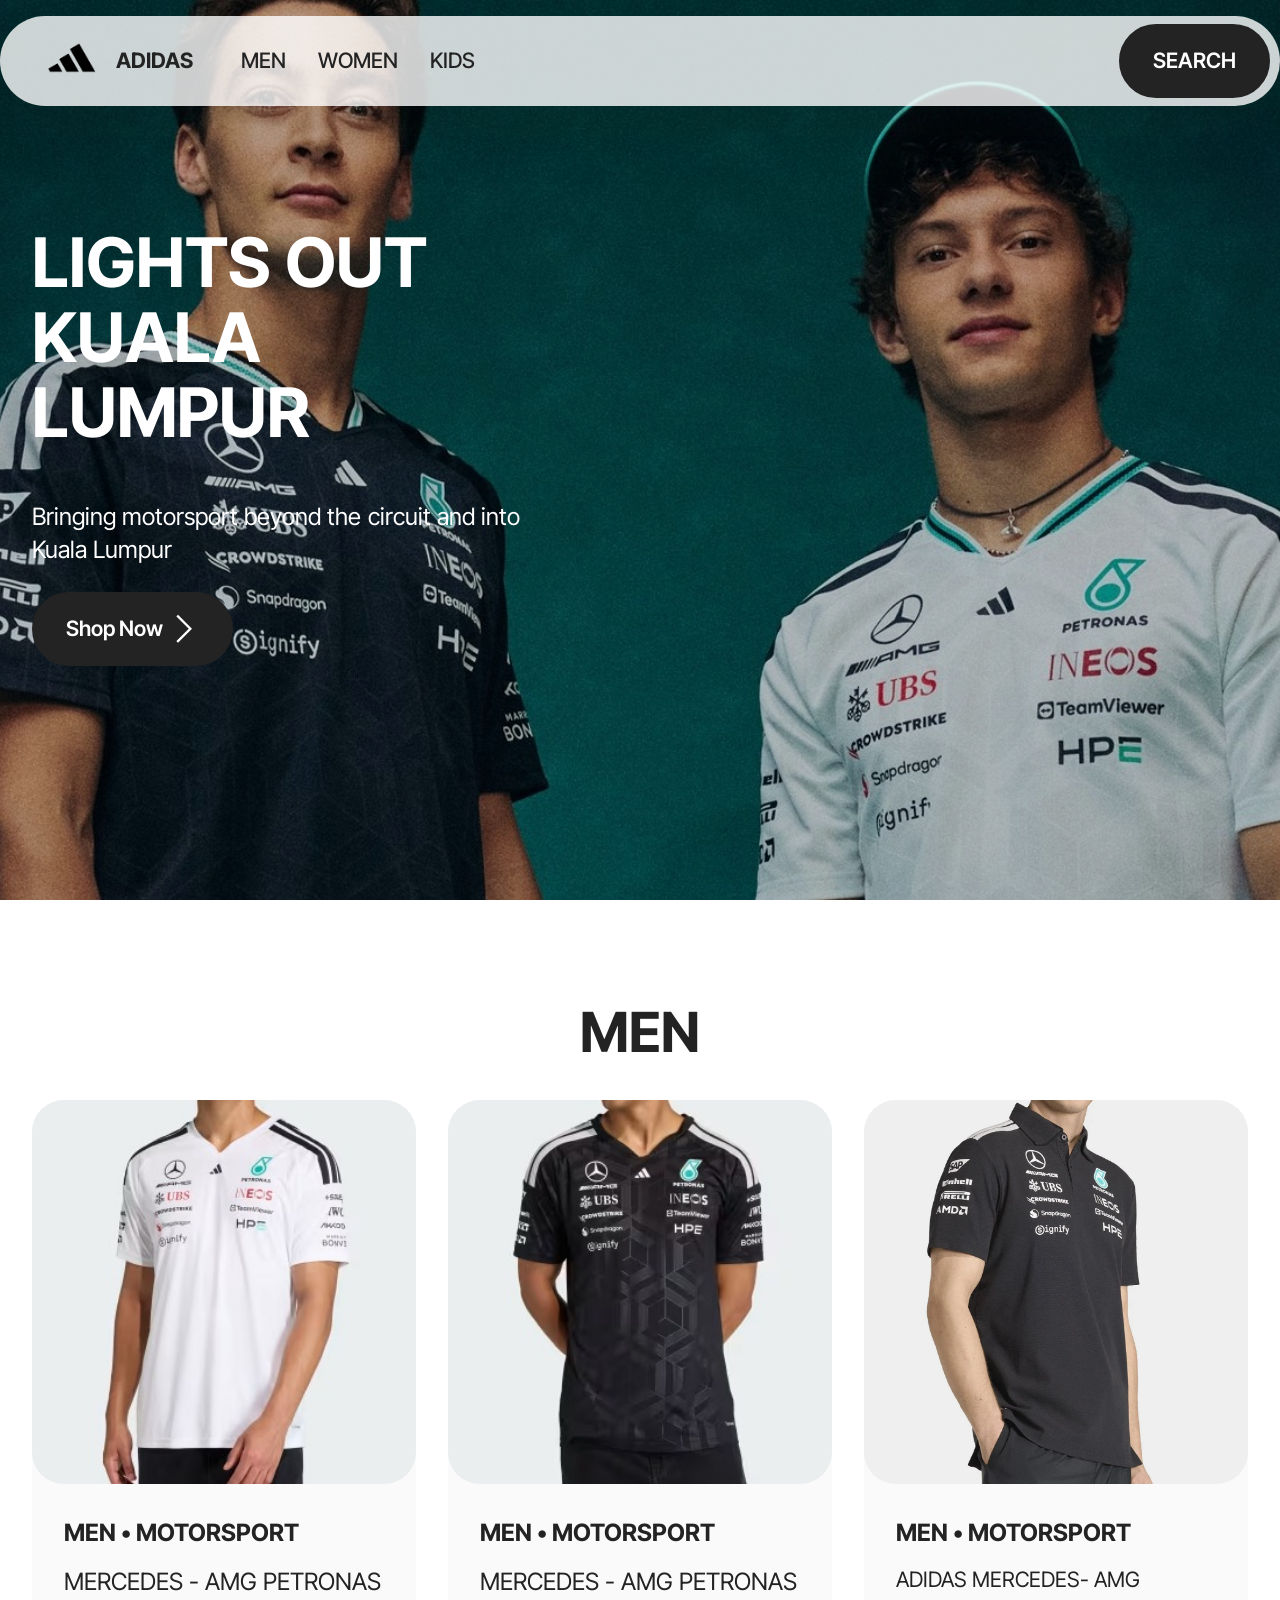
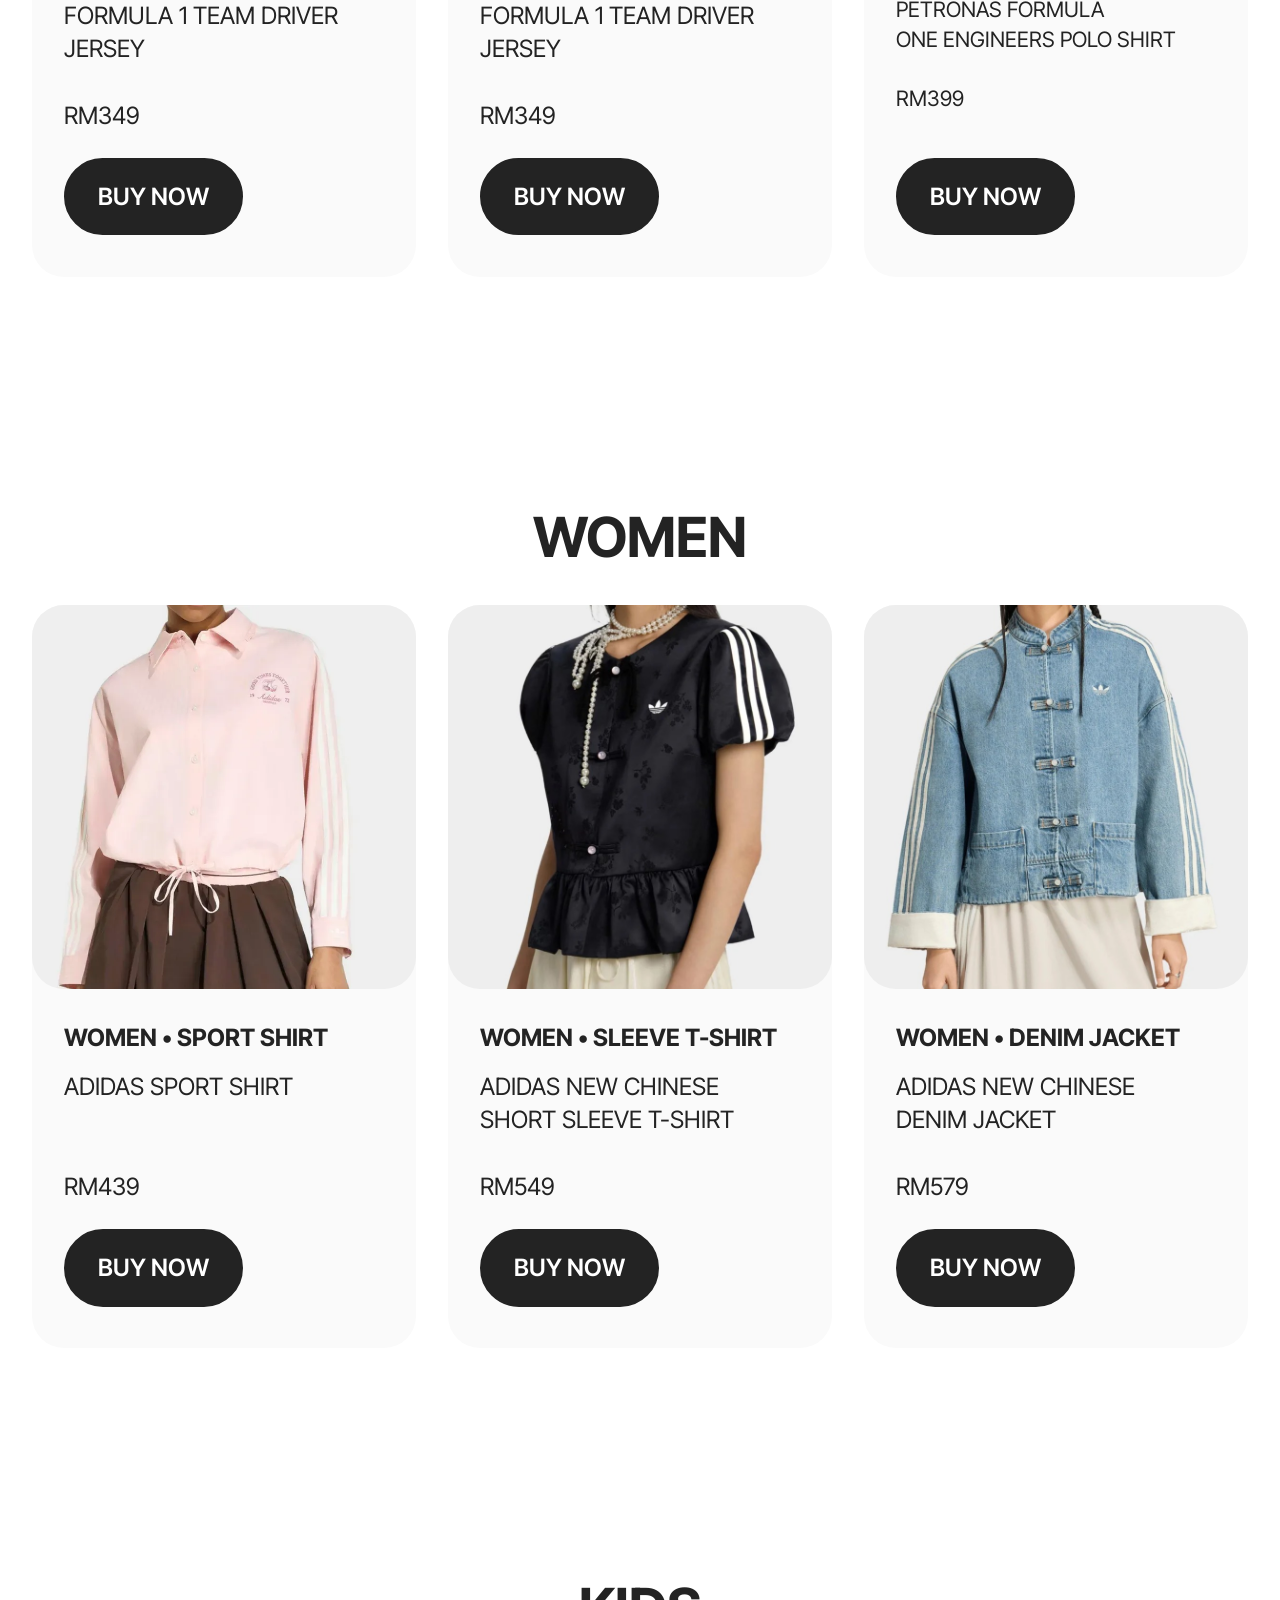
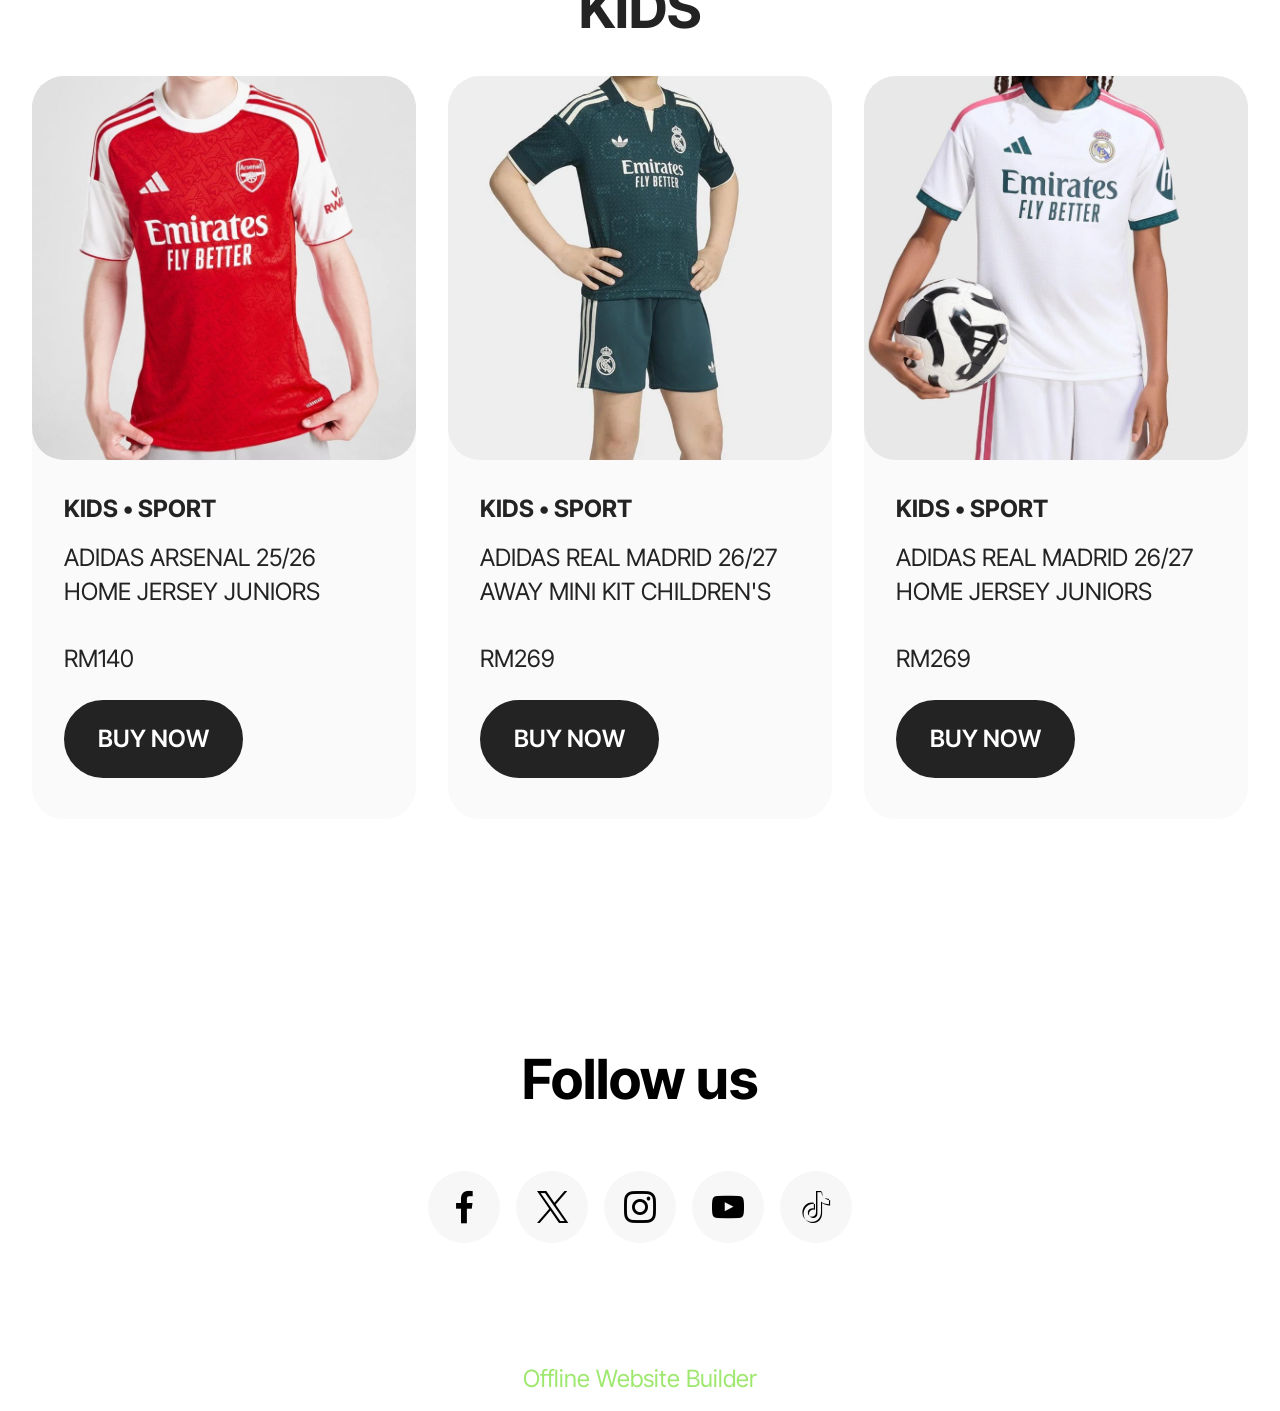
==== commit 83404962: "create github pages" ====
--- a/page1.html
+++ b/page1.html
@@ -18,7 +18,7 @@
   <link rel="stylesheet" href="assets/theme/css/style.css">
   <link rel="preload" href="https://fonts.googleapis.com/css?family=Inter+Tight:100,200,300,400,500,600,700,800,900,100i,200i,300i,400i,500i,600i,700i,800i,900i&display=swap" as="style" onload="this.onload=null;this.rel='stylesheet'">
   <noscript><link rel="stylesheet" href="https://fonts.googleapis.com/css?family=Inter+Tight:100,200,300,400,500,600,700,800,900,100i,200i,300i,400i,500i,600i,700i,800i,900i&display=swap"></noscript>
-  <link rel="preload" as="style" href="assets/mobirise/css/mbr-additional.css?v=8zNPGF"><link rel="stylesheet" href="assets/mobirise/css/mbr-additional.css?v=8zNPGF" type="text/css">
+  <link rel="preload" as="style" href="assets/mobirise/css/mbr-additional.css?v=yOG9UC"><link rel="stylesheet" href="assets/mobirise/css/mbr-additional.css?v=yOG9UC" type="text/css">
 
   
   
@@ -58,7 +58,7 @@
 						<a class="nav-link link text-black text-primary display-4" href="page1.html#features3-b">KIDS</a>
 					</li></ul>
 				
-				<div class="navbar-buttons mbr-section-btn"><a class="btn btn-black display-4" href="https://www.adidas.com.my/en">SEARCH</a></div>
+				<div class="navbar-buttons mbr-section-btn"><a class="btn btn-black display-4" href="https://www.jdsports.my">SEARCH</a></div>
 			</div>
 		</div>
 	</nav>
@@ -77,7 +77,7 @@
                 <h1 class="mbr-section-title mbr-fonts-style mb-3 display-1"><strong>LIGHTS OUT KUALA</strong><br><strong>LUMPUR</strong></h1>
                 
                 <p class="mbr-text mbr-fonts-style display-7"><br>Bringing motorsport beyond the circuit&nbsp;and into Kuala Lumpur</p>
-                <div class="mbr-section-btn mt-3"><a class="btn btn-black display-4" href="https://www.adidas.com.my/en"><span class="mobi-mbri mobi-mbri-arrow-next mbr-iconfont mbr-iconfont-btn"></span>Shop Now</a></div>
+                <div class="mbr-section-btn mt-3"><a class="btn btn-black display-4" href="https://www.jdsports.my"><span class="mobi-mbri mobi-mbri-arrow-next mbr-iconfont mbr-iconfont-btn"></span>Shop Now</a></div>
             </div>
         </div>
     </div>
@@ -98,7 +98,7 @@
                         <img src="assets/images/mercedes-amg-petronas-formula-1-team-driver-jersey-white-kf0160-21-model-2.jpeg" alt="Mobirise Website Builder">
                     </div>
                     <div class="item-content">
-                        <h4 class="item-title mbr-fonts-style display-7"><strong>Men • Motorsport</strong></h4>
+                        <h4 class="item-title mbr-fonts-style display-7"><strong>MEN • MOTORSPORT</strong></h4>
                         
                         <p class="mbr-text mbr-fonts-style mt-3 display-7">MERCEDES - AMG PETRONAS FORMULA 1 TEAM DRIVER JERSEY<br><br>RM349</p>
                     </div>
@@ -111,7 +111,7 @@
                         <img src="assets/images/mercedes-amg-petronas-formula-1-team-driver-jersey-black-kf0161-21-model-2.jpeg" alt="Mobirise Website Builder">
                     </div>
                     <div class="item-content">
-                        <h4 class="item-title mbr-fonts-style display-7"><strong>Men • Motorsport</strong></h4>
+                        <h4 class="item-title mbr-fonts-style display-7"><strong>MEN • MOTORSPORT</strong></h4>
                         
                         <p class="mbr-text mbr-fonts-style mt-3 display-7">MERCEDES - AMG PETRONAS FORMULA 1 TEAM DRIVER JERSEY<br><br>RM349</p>
                     </div>
@@ -124,7 +124,7 @@
                         <img src="assets/images/jd-ke5523-a.jpg.webp" alt="Mobirise Website Builder">
                     </div>
                     <div class="item-content">
-                        <h4 class="item-title mbr-fonts-style display-7"><strong>Men • Motorsport</strong></h4>
+                        <h4 class="item-title mbr-fonts-style display-7"><strong>MEN • MOTORSPORT</strong></h4>
                         
                         <p class="mbr-text mbr-fonts-style mt-3 display-4">ADIDAS MERCEDES- AMG PETRONAS FORMULA ONE&nbsp;ENGINEERS POLO SHIRT<br><br>RM399</p>
                     </div>
@@ -150,7 +150,7 @@
                         <img src="assets/images/jd-kx6884-a.jpg.webp" alt="Mobirise Website Builder">
                     </div>
                     <div class="item-content">
-                        <h5 class="item-title mbr-fonts-style display-7"><strong>Women • SPORT SHIRT</strong></h5>
+                        <h5 class="item-title mbr-fonts-style display-7"><strong>WOMEN • SPORT SHIRT</strong></h5>
                         
                         <p class="mbr-text mbr-fonts-style mt-3 display-7">ADIDAS SPORT SHIRT<br><br><br>RM439</p>
                     </div>
@@ -163,7 +163,7 @@
                         <img src="assets/images/jd-ld6443-a.jpeg" alt="Mobirise Website Builder">
                     </div>
                     <div class="item-content">
-                        <h5 class="item-title mbr-fonts-style display-7"><strong>Women • SLEEVE T-SHIRT</strong></h5>
+                        <h5 class="item-title mbr-fonts-style display-7"><strong>WOMEN • SLEEVE T-SHIRT</strong></h5>
                         
                         <p class="mbr-text mbr-fonts-style mt-3 display-7">ADIDAS NEW CHINESE SHORT SLEEVE T-SHIRT<br><br>RM549</p>
                     </div>
@@ -176,7 +176,7 @@
                         <img src="assets/images/jd-ky5743-a.jpeg" alt="Mobirise Website Builder">
                     </div>
                     <div class="item-content">
-                        <h5 class="item-title mbr-fonts-style display-7"><strong>Women • DENIM JACKET</strong></h5>
+                        <h5 class="item-title mbr-fonts-style display-7"><strong>WOMEN • DENIM JACKET</strong></h5>
                         
                         <p class="mbr-text mbr-fonts-style mt-3 display-7">ADIDAS NEW CHINESE <br>DENIM JACKET<br><br>RM579</p>
                     </div>
@@ -202,9 +202,9 @@
                         <img src="assets/images/jd-ji9533-b.jpeg" alt="Mobirise Website Builder">
                     </div>
                     <div class="item-content">
-                        <h5 class="item-title mbr-fonts-style display-7"><strong>Kids • Originals</strong></h5>
-                        
-                        <p class="mbr-text mbr-fonts-style mt-3 display-7">ADIDAS ARSENAL 25/26 HOME JERSEY JUNIOR'S<br><br>RM140</p>
+                        <h5 class="item-title mbr-fonts-style display-7"><strong>KIDS • SPORT</strong></h5>
+                        
+                        <p class="mbr-text mbr-fonts-style mt-3 display-7">ADIDAS ARSENAL 25/26 HOME JERSEY JUNIORS<br><br>RM140</p>
                     </div>
                     <div class="mbr-section-btn item-footer mt-2"><a href="https://www.jdsports.my/products/arsenal-2526-home-jersey-juniors-120488085" class="btn item-btn btn-black display-7" target="_blank">BUY NOW</a></div>
                 </div>
@@ -212,27 +212,27 @@
             <div class="item features-image col-12 col-md-6 col-lg-4">
                 <div class="item-wrapper">
                     <div class="item-img">
-                        <img src="assets/images/adicolor-sst-track-suit-kids-pink-iy4797-21-model.jpeg" alt="Mobirise Website Builder">
-                    </div>
-                    <div class="item-content">
-                        <h5 class="item-title mbr-fonts-style display-7"><strong>Kids • Originals</strong></h5>
-                        
-                        <p class="mbr-text mbr-fonts-style mt-3 display-7">ADICOLOR SST TRACKSUIT&nbsp;<br><br><br>RM209</p>
-                    </div>
-                    <div class="mbr-section-btn item-footer mt-2"><a href="https://www.adidas.com.my/en/adicolor-sst-track-suit-kids/IY4797.html" class="btn item-btn btn-black display-7" target="_blank">BUY NOW</a></div>
-                </div>
-            </div>
-            <div class="item features-image col-12 col-md-6 col-lg-4">
-                <div class="item-wrapper">
-                    <div class="item-img">
-                        <img src="assets/images/trefoil-loose-short-tee-set-blue-kd5763-20-01-model.jpeg" alt="Mobirise Website Builder">
-                    </div>
-                    <div class="item-content">
-                        <h5 class="item-title mbr-fonts-style display-7"><strong>Kids • Originals</strong></h5>
-                        
-                        <p class="mbr-text mbr-fonts-style mt-3 display-7">TREFOIL LOOSE SHORT <br>TEE SET<br><br>RM229</p>
-                    </div>
-                    <div class="mbr-section-btn item-footer mt-2"><a href="https://www.adidas.com.my/en/trefoil-loose-short-tee-set/KD5763.html" class="btn item-btn btn-black display-7" target="_blank">BUY NOW</a></div>
+                        <img src="assets/images/jd-kc3972-c.jpeg" alt="Mobirise Website Builder">
+                    </div>
+                    <div class="item-content">
+                        <h5 class="item-title mbr-fonts-style display-7"><strong>KIDS • SPORT</strong></h5>
+                        
+                        <p class="mbr-text mbr-fonts-style mt-3 display-7">ADIDAS REAL MADRID 26/27 AWAY MINI KIT CHILDREN'S<br><br>RM269</p>
+                    </div>
+                    <div class="mbr-section-btn item-footer mt-2"><a href="https://www.jdsports.my/products/real-madrid-2627-away-mini-kit-childrens-120824647" class="btn item-btn btn-black display-7" target="_blank">BUY NOW</a></div>
+                </div>
+            </div>
+            <div class="item features-image col-12 col-md-6 col-lg-4">
+                <div class="item-wrapper">
+                    <div class="item-img">
+                        <img src="assets/images/jd-kc3993-c.jpeg" alt="Mobirise Website Builder">
+                    </div>
+                    <div class="item-content">
+                        <h5 class="item-title mbr-fonts-style display-7"><strong>KIDS • SPORT</strong></h5>
+                        
+                        <p class="mbr-text mbr-fonts-style mt-3 display-7">ADIDAS REAL MADRID 26/27 HOME JERSEY JUNIORS<br><br>RM269</p>
+                    </div>
+                    <div class="mbr-section-btn item-footer mt-2"><a href="https://www.jdsports.my/products/real-madrid-2627-home-jersey-juniors-120810916" class="btn item-btn btn-black display-7" target="_blank">BUY NOW</a></div>
                 </div>
             </div>
         </div>
@@ -280,7 +280,7 @@
             </div>
         </div>
     </div>
-</section><section class="display-7" style="padding: 0;align-items: center;justify-content: center;flex-wrap: wrap;    align-content: center;display: flex;position: relative;height: 4rem;"><a href="https://mobiri.se/5188645" style="flex: 1 1;height: 4rem;position: absolute;width: 100%;z-index: 1;"><img alt="" style="height: 4rem;" src="[data-uri]"></a><p style="margin: 0;text-align: center;" class="display-7">&#8204;</p><a style="z-index:1" href="https://mobirise.com/drag-drop-website-builder.html">Drag and Drop Website Builder</a></section><script src="assets/bootstrap/js/bootstrap.bundle.min.js"></script>  <script src="assets/smoothscroll/smooth-scroll.js"></script>  <script src="assets/ytplayer/index.js"></script>  <script src="assets/dropdown/js/navbar-dropdown.js"></script>  <script src="assets/theme/js/script.js"></script>  
+</section><section class="display-7" style="padding: 0;align-items: center;justify-content: center;flex-wrap: wrap;    align-content: center;display: flex;position: relative;height: 4rem;"><a href="https://mobiri.se/5188645" style="flex: 1 1;height: 4rem;position: absolute;width: 100%;z-index: 1;"><img alt="" style="height: 4rem;" src="[data-uri]"></a><p style="margin: 0;text-align: center;" class="display-7">&#8204;</p><a style="z-index:1" href="https://mobirise.com/offline-website-builder.html">Offline Website Builder</a></section><script src="assets/bootstrap/js/bootstrap.bundle.min.js"></script>  <script src="assets/smoothscroll/smooth-scroll.js"></script>  <script src="assets/ytplayer/index.js"></script>  <script src="assets/dropdown/js/navbar-dropdown.js"></script>  <script src="assets/theme/js/script.js"></script>  
   
   
 </body>
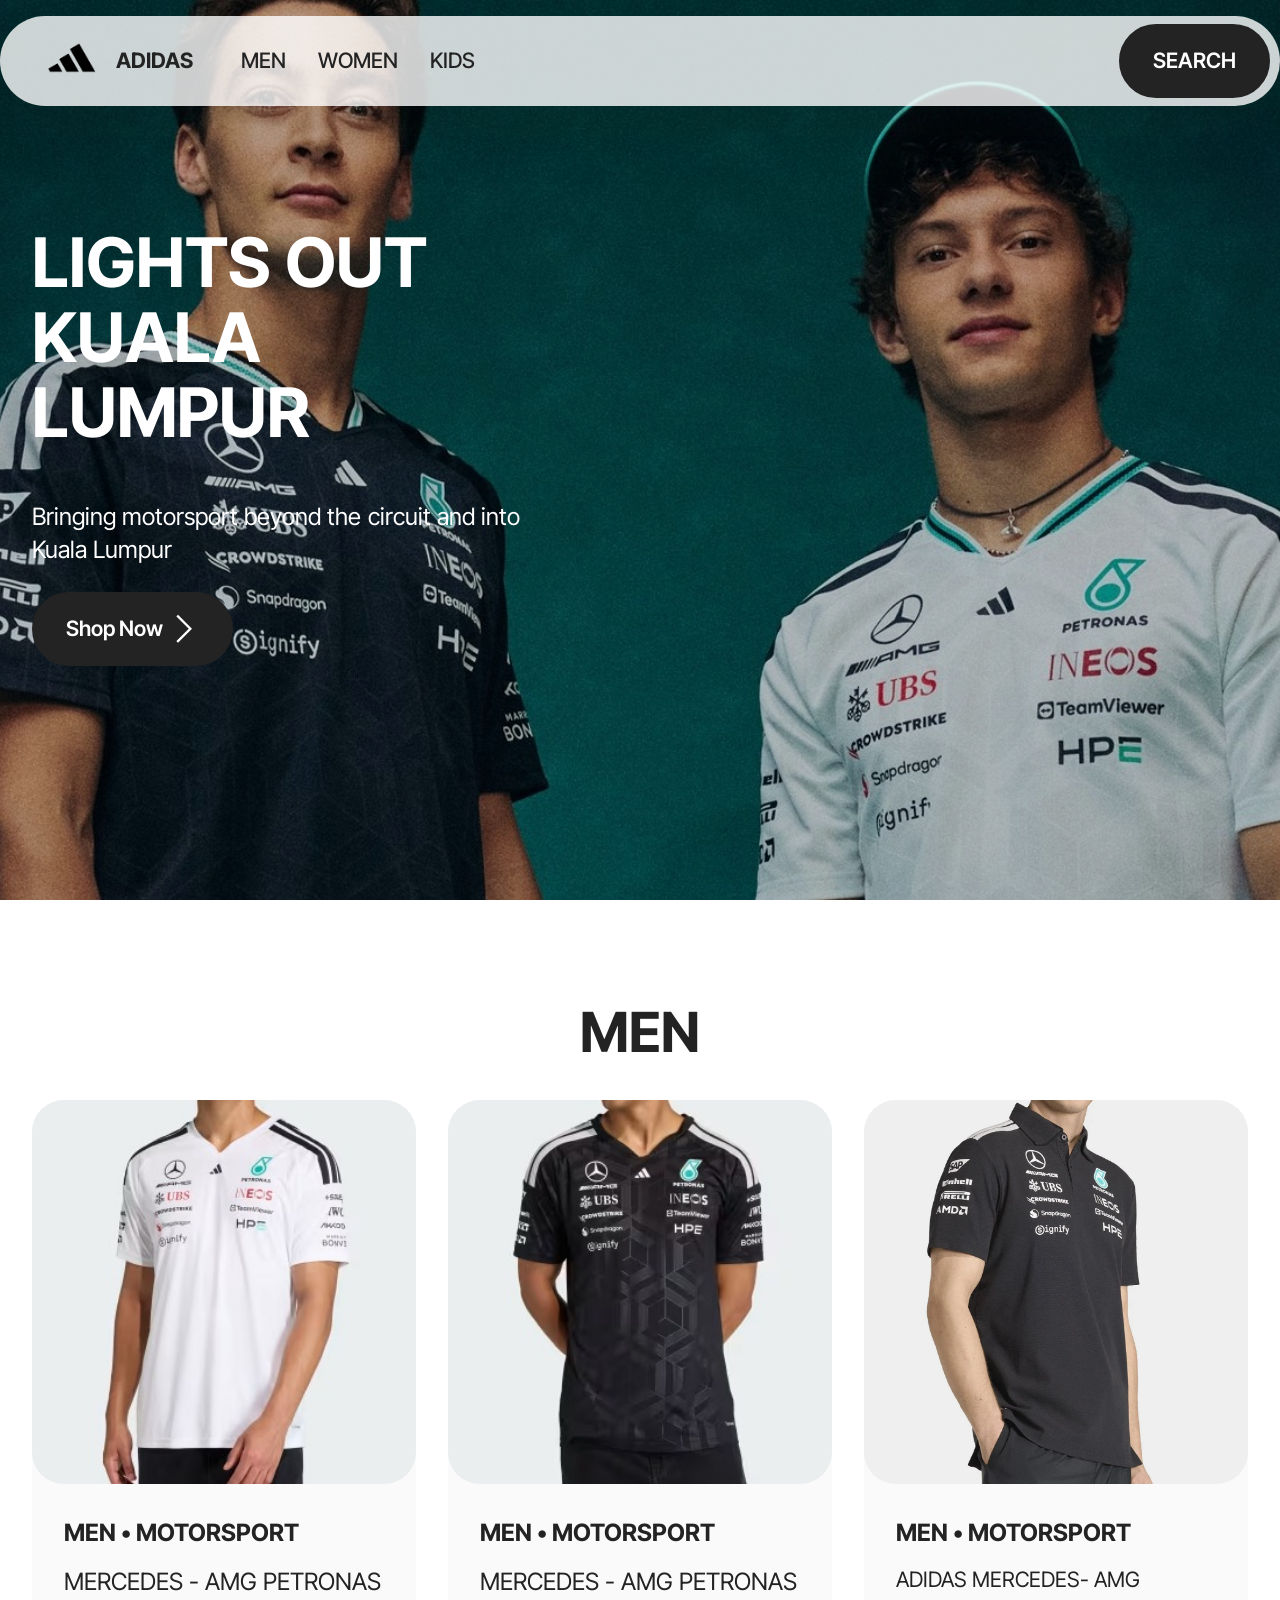
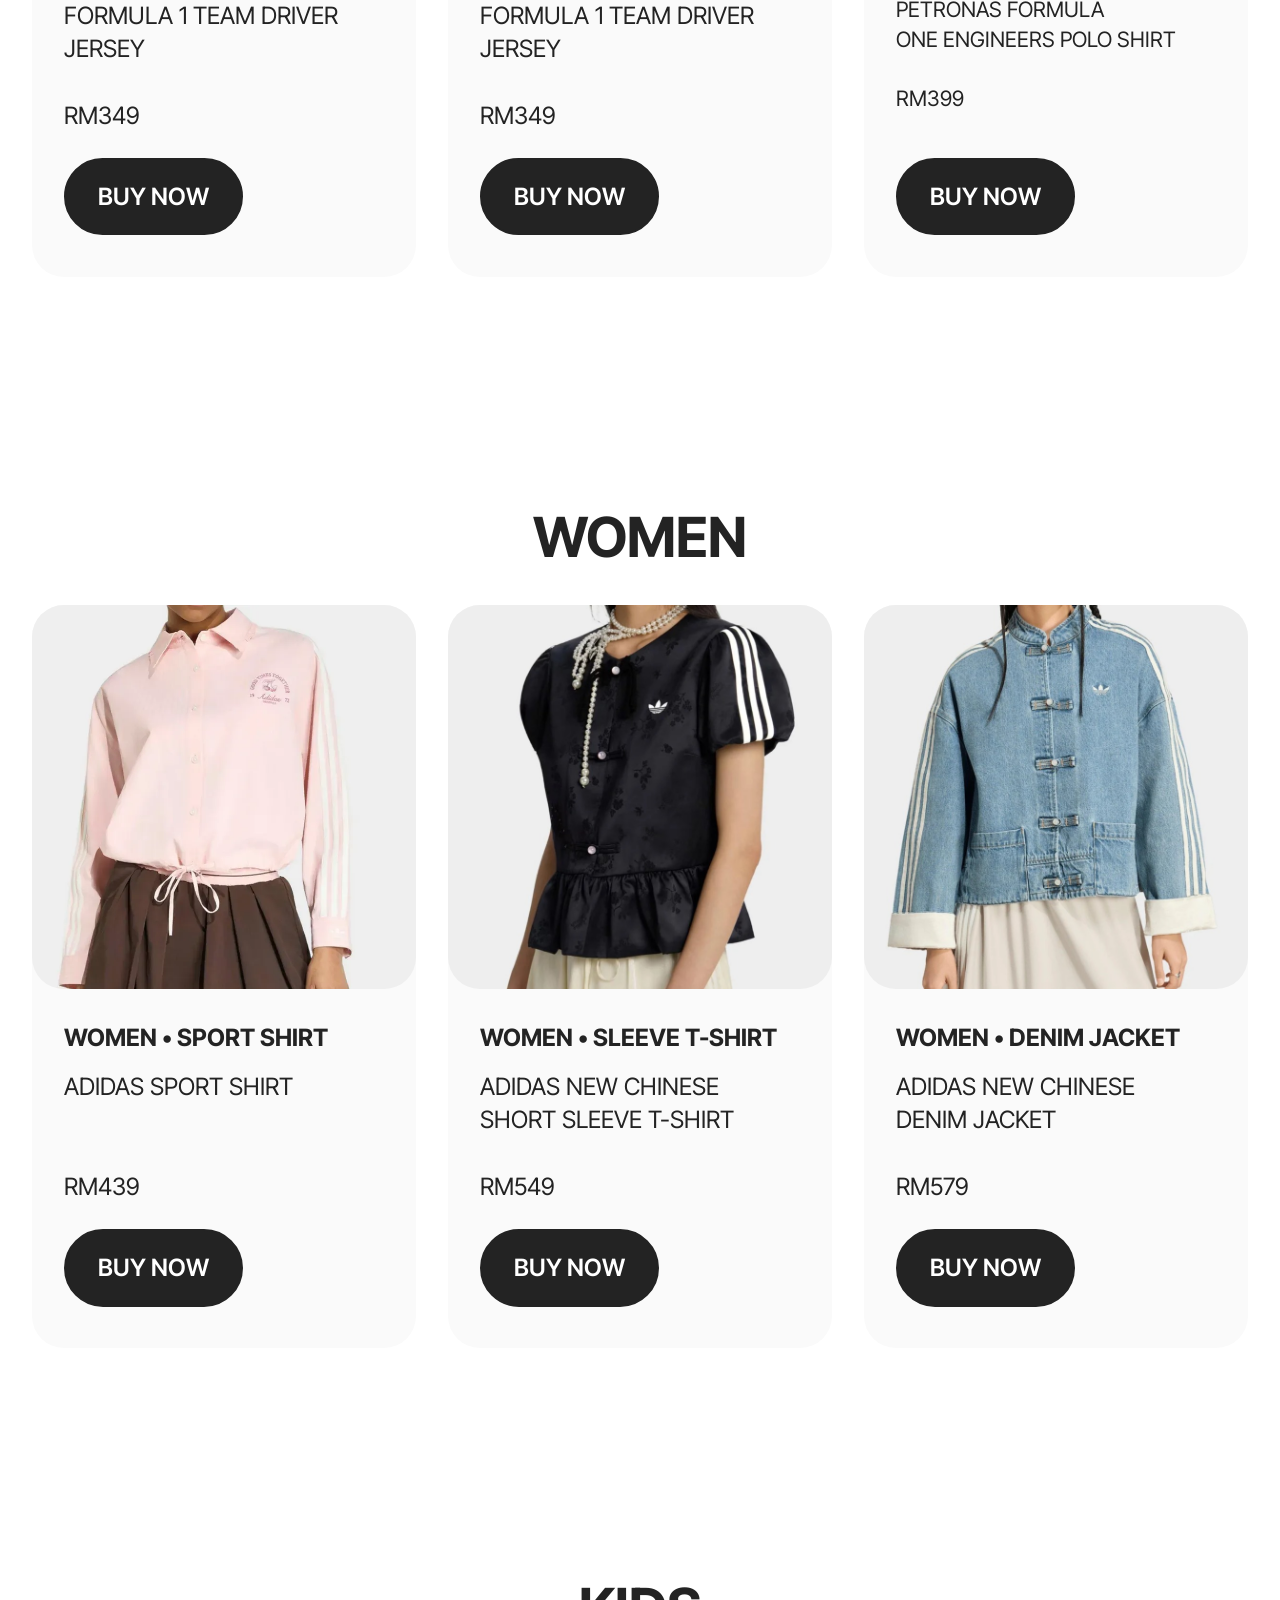
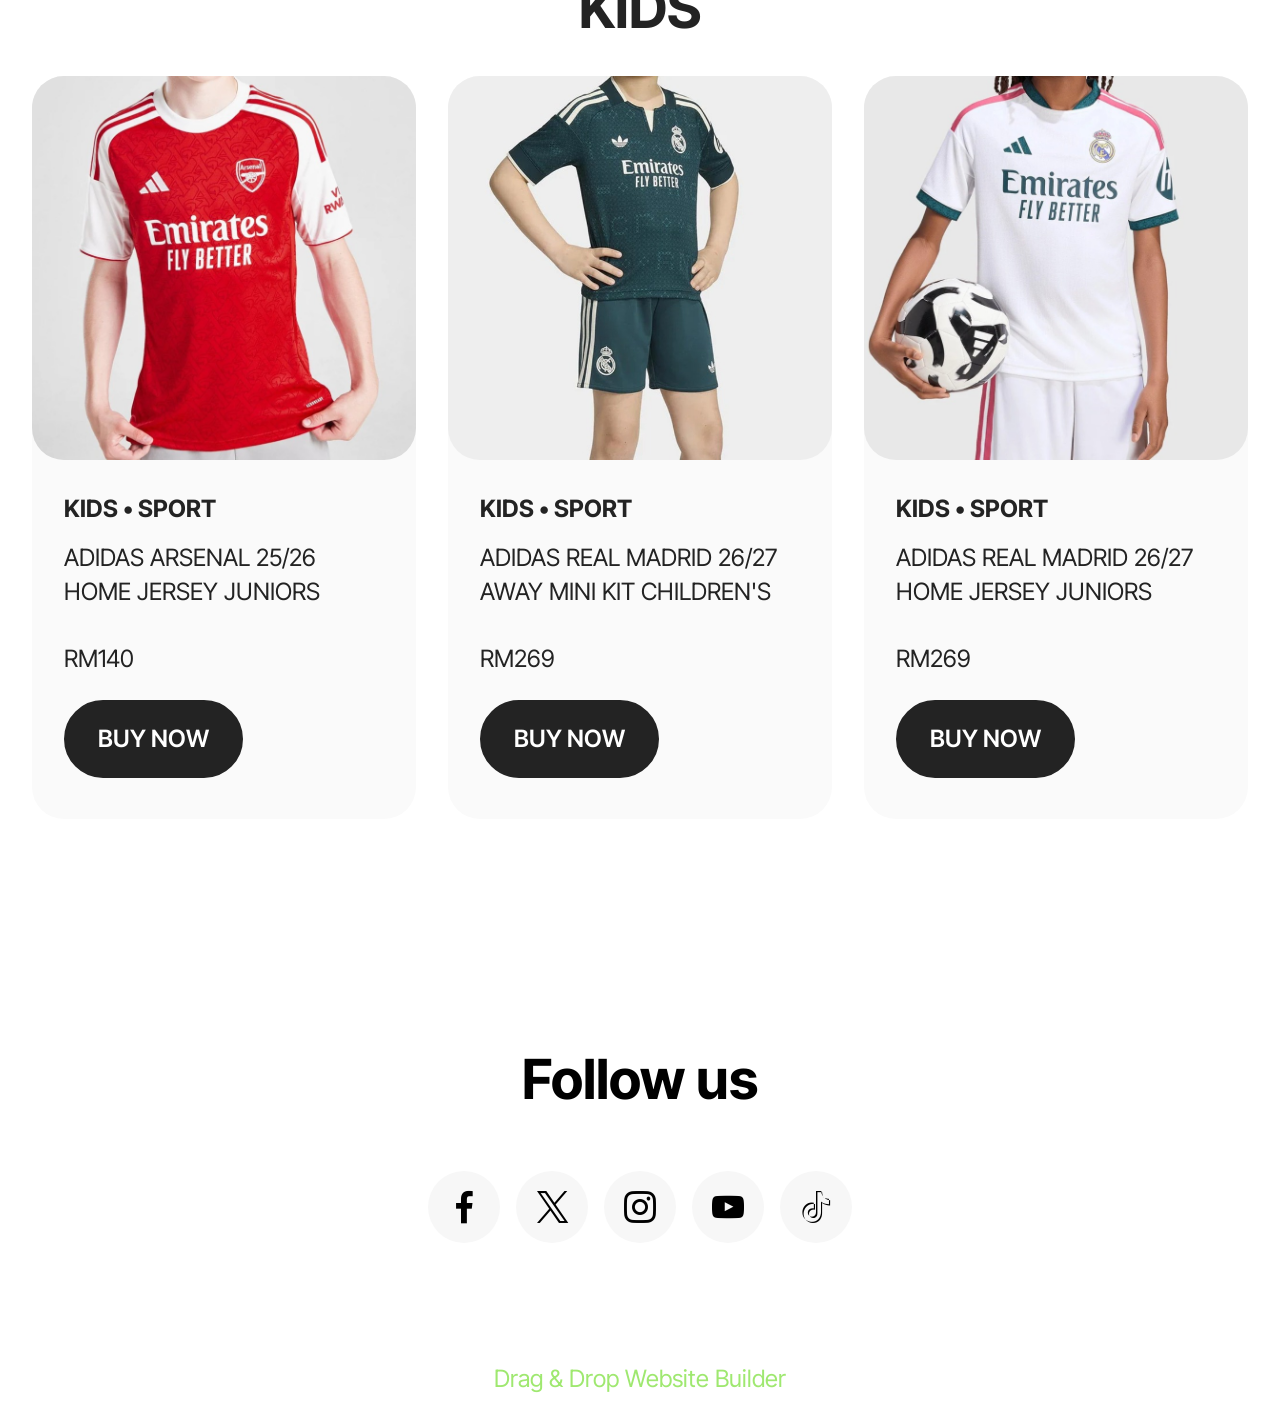
==== commit 72e7a393: "create github pages" ====
--- a/page1.html
+++ b/page1.html
@@ -18,7 +18,7 @@
   <link rel="stylesheet" href="assets/theme/css/style.css">
   <link rel="preload" href="https://fonts.googleapis.com/css?family=Inter+Tight:100,200,300,400,500,600,700,800,900,100i,200i,300i,400i,500i,600i,700i,800i,900i&display=swap" as="style" onload="this.onload=null;this.rel='stylesheet'">
   <noscript><link rel="stylesheet" href="https://fonts.googleapis.com/css?family=Inter+Tight:100,200,300,400,500,600,700,800,900,100i,200i,300i,400i,500i,600i,700i,800i,900i&display=swap"></noscript>
-  <link rel="preload" as="style" href="assets/mobirise/css/mbr-additional.css?v=yOG9UC"><link rel="stylesheet" href="assets/mobirise/css/mbr-additional.css?v=yOG9UC" type="text/css">
+  <link rel="preload" as="style" href="assets/mobirise/css/mbr-additional.css?v=tBxpV1"><link rel="stylesheet" href="assets/mobirise/css/mbr-additional.css?v=tBxpV1" type="text/css">
 
   
   
@@ -37,7 +37,7 @@
 						<img src="assets/images/adidas-logo-black-symbol-clothes-design-icon-abstract-football-illustration-with-white-background-free-vector-removebg-preview.png" alt="Mobirise Website Builder" style="height: 3rem;">
 					</a>
 				</span>
-				<span class="navbar-caption-wrap"><a class="navbar-caption text-black display-4" href="https://mobiri.se">ADIDAS</a></span>
+				<span class="navbar-caption-wrap"><a class="navbar-caption text-black text-primary display-4" href="https://www.jdsports.my">ADIDAS</a></span>
 			</div>
 			<button class="navbar-toggler" type="button" data-toggle="collapse" data-bs-toggle="collapse" data-target="#navbarSupportedContent" data-bs-target="#navbarSupportedContent" aria-controls="navbarNavAltMarkup" aria-expanded="false" aria-label="Toggle navigation">
 				<div class="hamburger">
@@ -280,7 +280,7 @@
             </div>
         </div>
     </div>
-</section><section class="display-7" style="padding: 0;align-items: center;justify-content: center;flex-wrap: wrap;    align-content: center;display: flex;position: relative;height: 4rem;"><a href="https://mobiri.se/5188645" style="flex: 1 1;height: 4rem;position: absolute;width: 100%;z-index: 1;"><img alt="" style="height: 4rem;" src="[data-uri]"></a><p style="margin: 0;text-align: center;" class="display-7">&#8204;</p><a style="z-index:1" href="https://mobirise.com/offline-website-builder.html">Offline Website Builder</a></section><script src="assets/bootstrap/js/bootstrap.bundle.min.js"></script>  <script src="assets/smoothscroll/smooth-scroll.js"></script>  <script src="assets/ytplayer/index.js"></script>  <script src="assets/dropdown/js/navbar-dropdown.js"></script>  <script src="assets/theme/js/script.js"></script>  
+</section><section class="display-7" style="padding: 0;align-items: center;justify-content: center;flex-wrap: wrap;    align-content: center;display: flex;position: relative;height: 4rem;"><a href="https://mobiri.se/5188645" style="flex: 1 1;height: 4rem;position: absolute;width: 100%;z-index: 1;"><img alt="" style="height: 4rem;" src="[data-uri]"></a><p style="margin: 0;text-align: center;" class="display-7">&#8204;</p><a style="z-index:1" href="https://mobirise.com/drag-drop-website-builder.html">Drag & Drop Website Builder</a></section><script src="assets/bootstrap/js/bootstrap.bundle.min.js"></script>  <script src="assets/smoothscroll/smooth-scroll.js"></script>  <script src="assets/ytplayer/index.js"></script>  <script src="assets/dropdown/js/navbar-dropdown.js"></script>  <script src="assets/theme/js/script.js"></script>  
   
   
 </body>
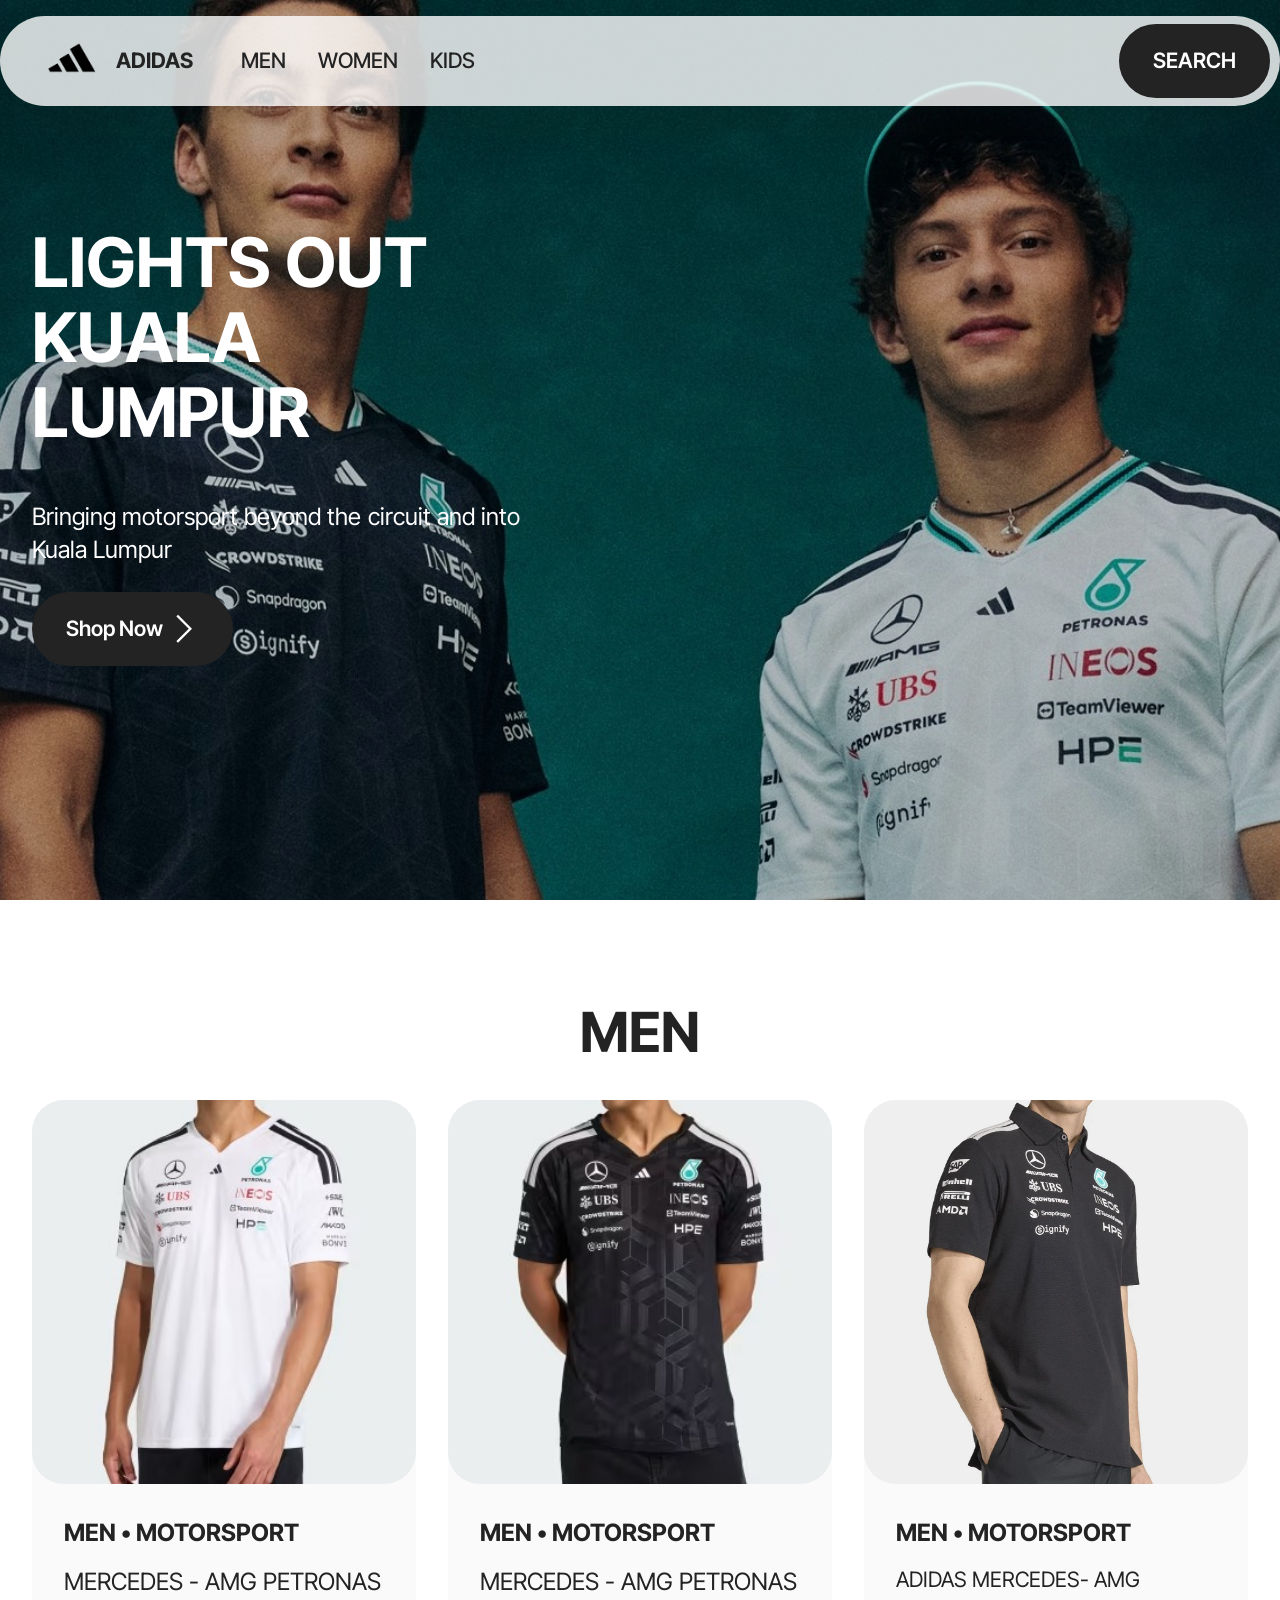
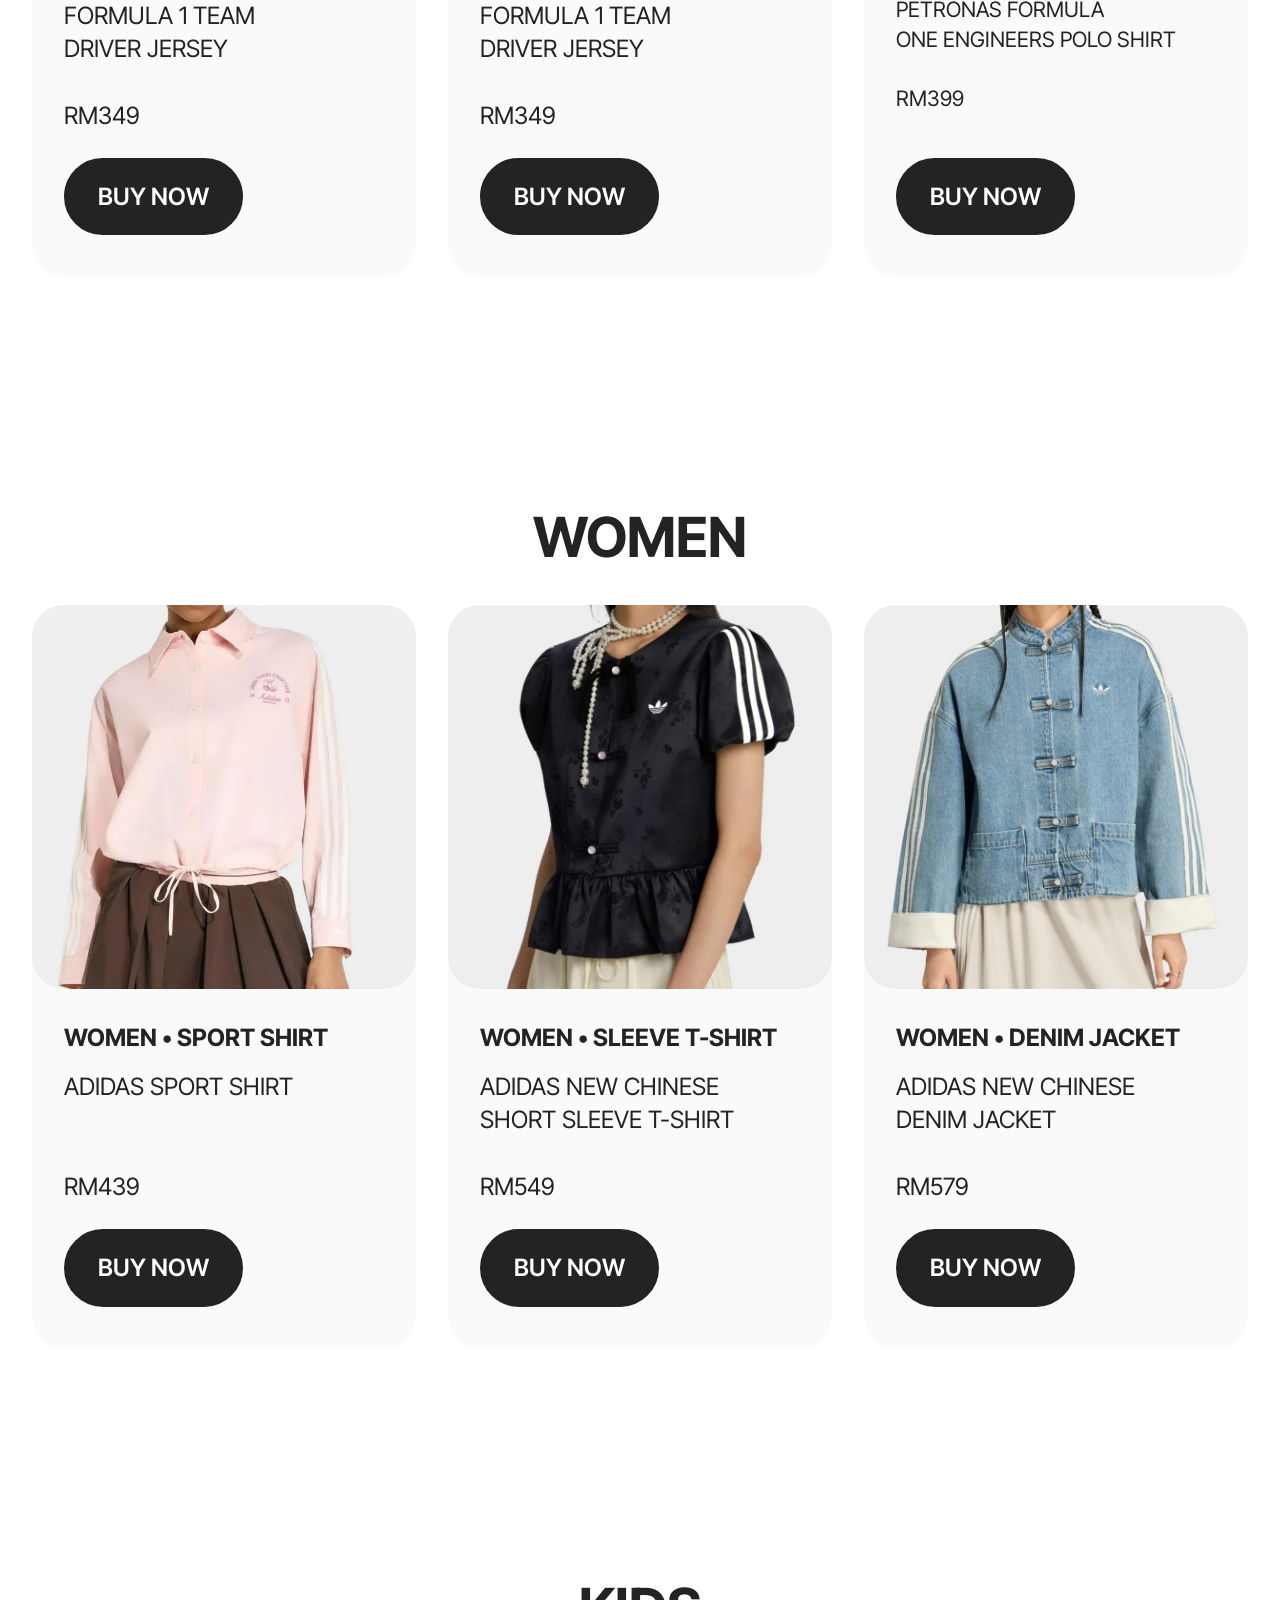
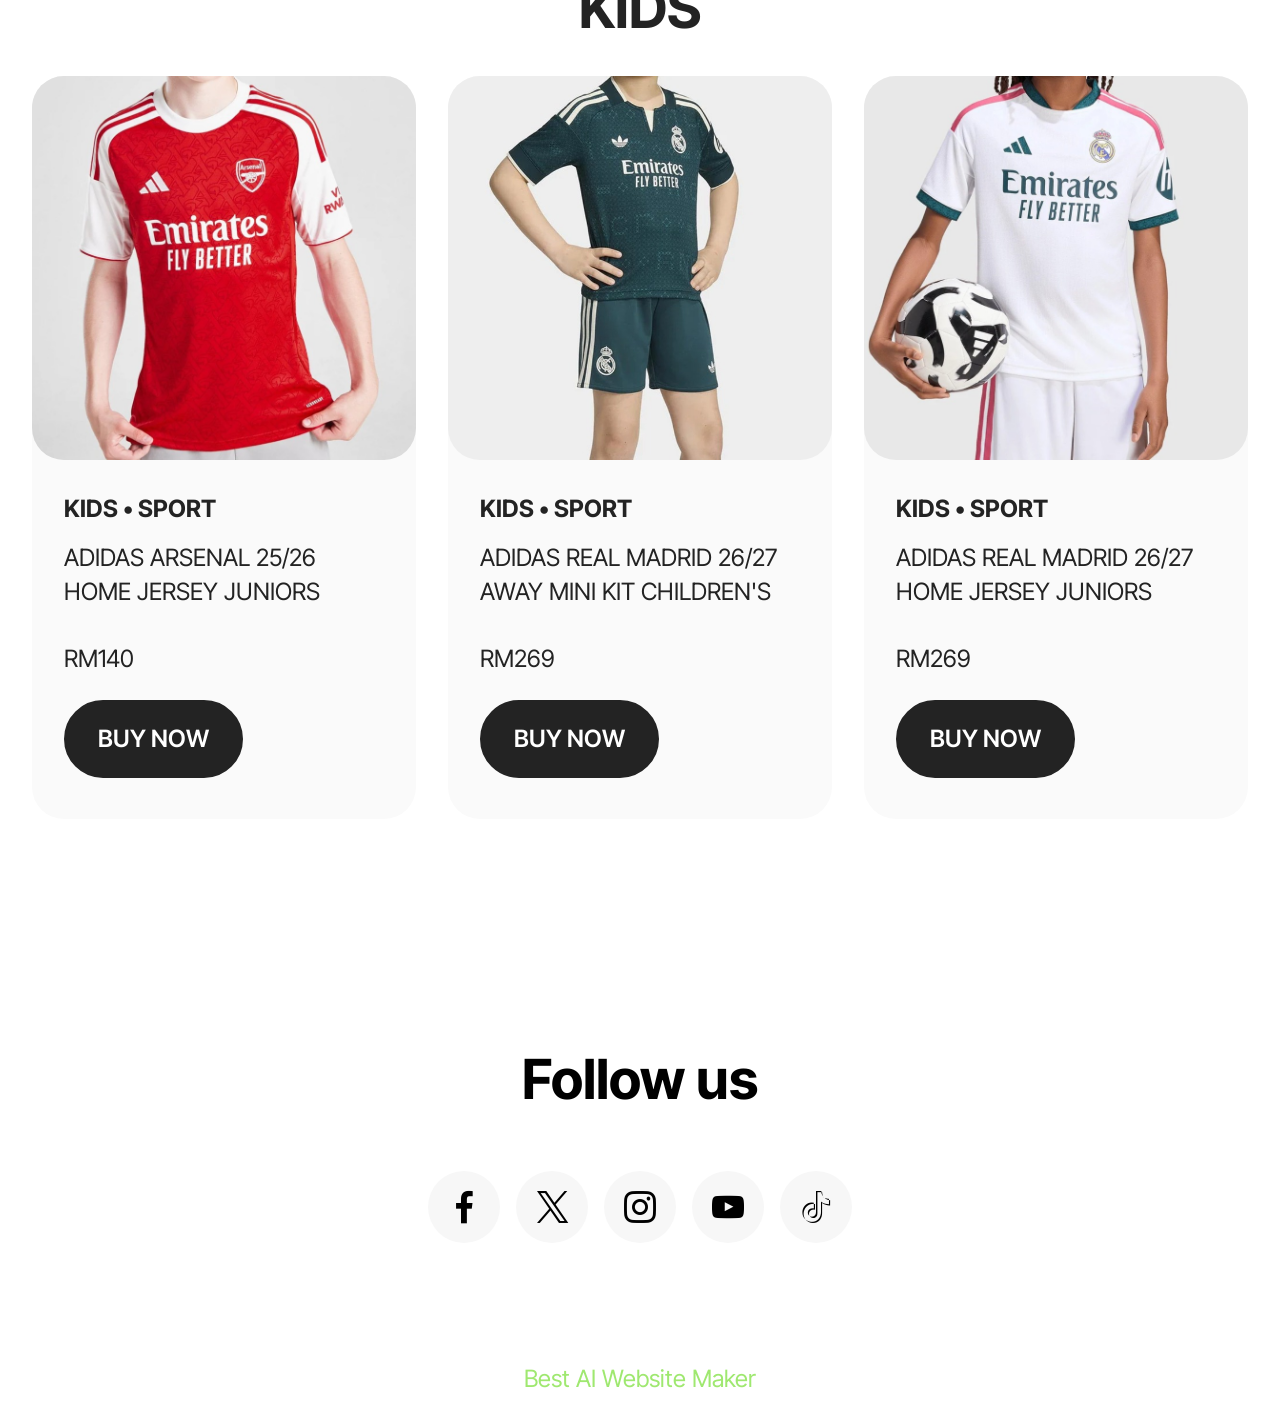
==== commit 2f73f0ca: "create github pages" ====
--- a/page1.html
+++ b/page1.html
@@ -10,7 +10,7 @@
   <meta name="description" content="">
   
   
-  <title>Page 1</title>
+  <title>ADIDAS</title>
   <link rel="stylesheet" href="assets/web/assets/mobirise-icons2/mobirise2.css">
   <link rel="stylesheet" href="assets/bootstrap/css/bootstrap.min.css">
   <link rel="stylesheet" href="assets/dropdown/css/style.css">
@@ -18,7 +18,7 @@
   <link rel="stylesheet" href="assets/theme/css/style.css">
   <link rel="preload" href="https://fonts.googleapis.com/css?family=Inter+Tight:100,200,300,400,500,600,700,800,900,100i,200i,300i,400i,500i,600i,700i,800i,900i&display=swap" as="style" onload="this.onload=null;this.rel='stylesheet'">
   <noscript><link rel="stylesheet" href="https://fonts.googleapis.com/css?family=Inter+Tight:100,200,300,400,500,600,700,800,900,100i,200i,300i,400i,500i,600i,700i,800i,900i&display=swap"></noscript>
-  <link rel="preload" as="style" href="assets/mobirise/css/mbr-additional.css?v=tBxpV1"><link rel="stylesheet" href="assets/mobirise/css/mbr-additional.css?v=tBxpV1" type="text/css">
+  <link rel="preload" as="style" href="assets/mobirise/css/mbr-additional.css?v=FHhsZG"><link rel="stylesheet" href="assets/mobirise/css/mbr-additional.css?v=FHhsZG" type="text/css">
 
   
   
@@ -100,7 +100,7 @@
                     <div class="item-content">
                         <h4 class="item-title mbr-fonts-style display-7"><strong>MEN • MOTORSPORT</strong></h4>
                         
-                        <p class="mbr-text mbr-fonts-style mt-3 display-7">MERCEDES - AMG PETRONAS FORMULA 1 TEAM DRIVER JERSEY<br><br>RM349</p>
+                        <p class="mbr-text mbr-fonts-style mt-3 display-7">MERCEDES - AMG PETRONAS FORMULA 1 TEAM <br>DRIVER JERSEY<br><br>RM349</p>
                     </div>
                     <div class="mbr-section-btn item-footer mt-2"><a href="https://www.jdsports.my/products/mercedes-amg-petronas-formula-1-team-driver-jersey-120649653" class="btn item-btn btn-black display-7" target="_blank">BUY NOW</a></div>
                 </div>
@@ -113,7 +113,7 @@
                     <div class="item-content">
                         <h4 class="item-title mbr-fonts-style display-7"><strong>MEN • MOTORSPORT</strong></h4>
                         
-                        <p class="mbr-text mbr-fonts-style mt-3 display-7">MERCEDES - AMG PETRONAS FORMULA 1 TEAM DRIVER JERSEY<br><br>RM349</p>
+                        <p class="mbr-text mbr-fonts-style mt-3 display-7">MERCEDES - AMG PETRONAS FORMULA 1 TEAM <br>DRIVER JERSEY<br><br>RM349</p>
                     </div>
                     <div class="mbr-section-btn item-footer mt-2"><a href="https://www.jdsports.my/products/mercedes-amg-petronas-formula-1-team-driver-jersey-120649660?gad_source=1&gad_campaignid=19744873332&gbraid=0AAAAA9RRbKrlZ4TUGzLS-rrXLDzK8LPTw&gclid=CjwKCAjw56zWBhB0EiwAdPOQOT_T4H2Kz-t5cKcPlAvHG6cqB4OHFXfHfVhLCWButS3a6sSDpT1r3BoCxd8QAvD_BwE&_su_rec=[base64]&_su_rec_id=b4b28a2e-3e99-40da-b3a7-9f7e474e3b07-1791716591" class="btn item-btn btn-black display-7" target="_blank">BUY NOW</a></div>
                 </div>
@@ -280,7 +280,7 @@
             </div>
         </div>
     </div>
-</section><section class="display-7" style="padding: 0;align-items: center;justify-content: center;flex-wrap: wrap;    align-content: center;display: flex;position: relative;height: 4rem;"><a href="https://mobiri.se/5188645" style="flex: 1 1;height: 4rem;position: absolute;width: 100%;z-index: 1;"><img alt="" style="height: 4rem;" src="[data-uri]"></a><p style="margin: 0;text-align: center;" class="display-7">&#8204;</p><a style="z-index:1" href="https://mobirise.com/drag-drop-website-builder.html">Drag & Drop Website Builder</a></section><script src="assets/bootstrap/js/bootstrap.bundle.min.js"></script>  <script src="assets/smoothscroll/smooth-scroll.js"></script>  <script src="assets/ytplayer/index.js"></script>  <script src="assets/dropdown/js/navbar-dropdown.js"></script>  <script src="assets/theme/js/script.js"></script>  
+</section><section class="display-7" style="padding: 0;align-items: center;justify-content: center;flex-wrap: wrap;    align-content: center;display: flex;position: relative;height: 4rem;"><a href="https://mobiri.se/5188645" style="flex: 1 1;height: 4rem;position: absolute;width: 100%;z-index: 1;"><img alt="" style="height: 4rem;" src="[data-uri]"></a><p style="margin: 0;text-align: center;" class="display-7">&#8204;</p><a style="z-index:1" href="https://mobirise.com/builder/ai-website-maker.html">Best AI Website Maker</a></section><script src="assets/bootstrap/js/bootstrap.bundle.min.js"></script>  <script src="assets/smoothscroll/smooth-scroll.js"></script>  <script src="assets/ytplayer/index.js"></script>  <script src="assets/dropdown/js/navbar-dropdown.js"></script>  <script src="assets/theme/js/script.js"></script>  
   
   
 </body>
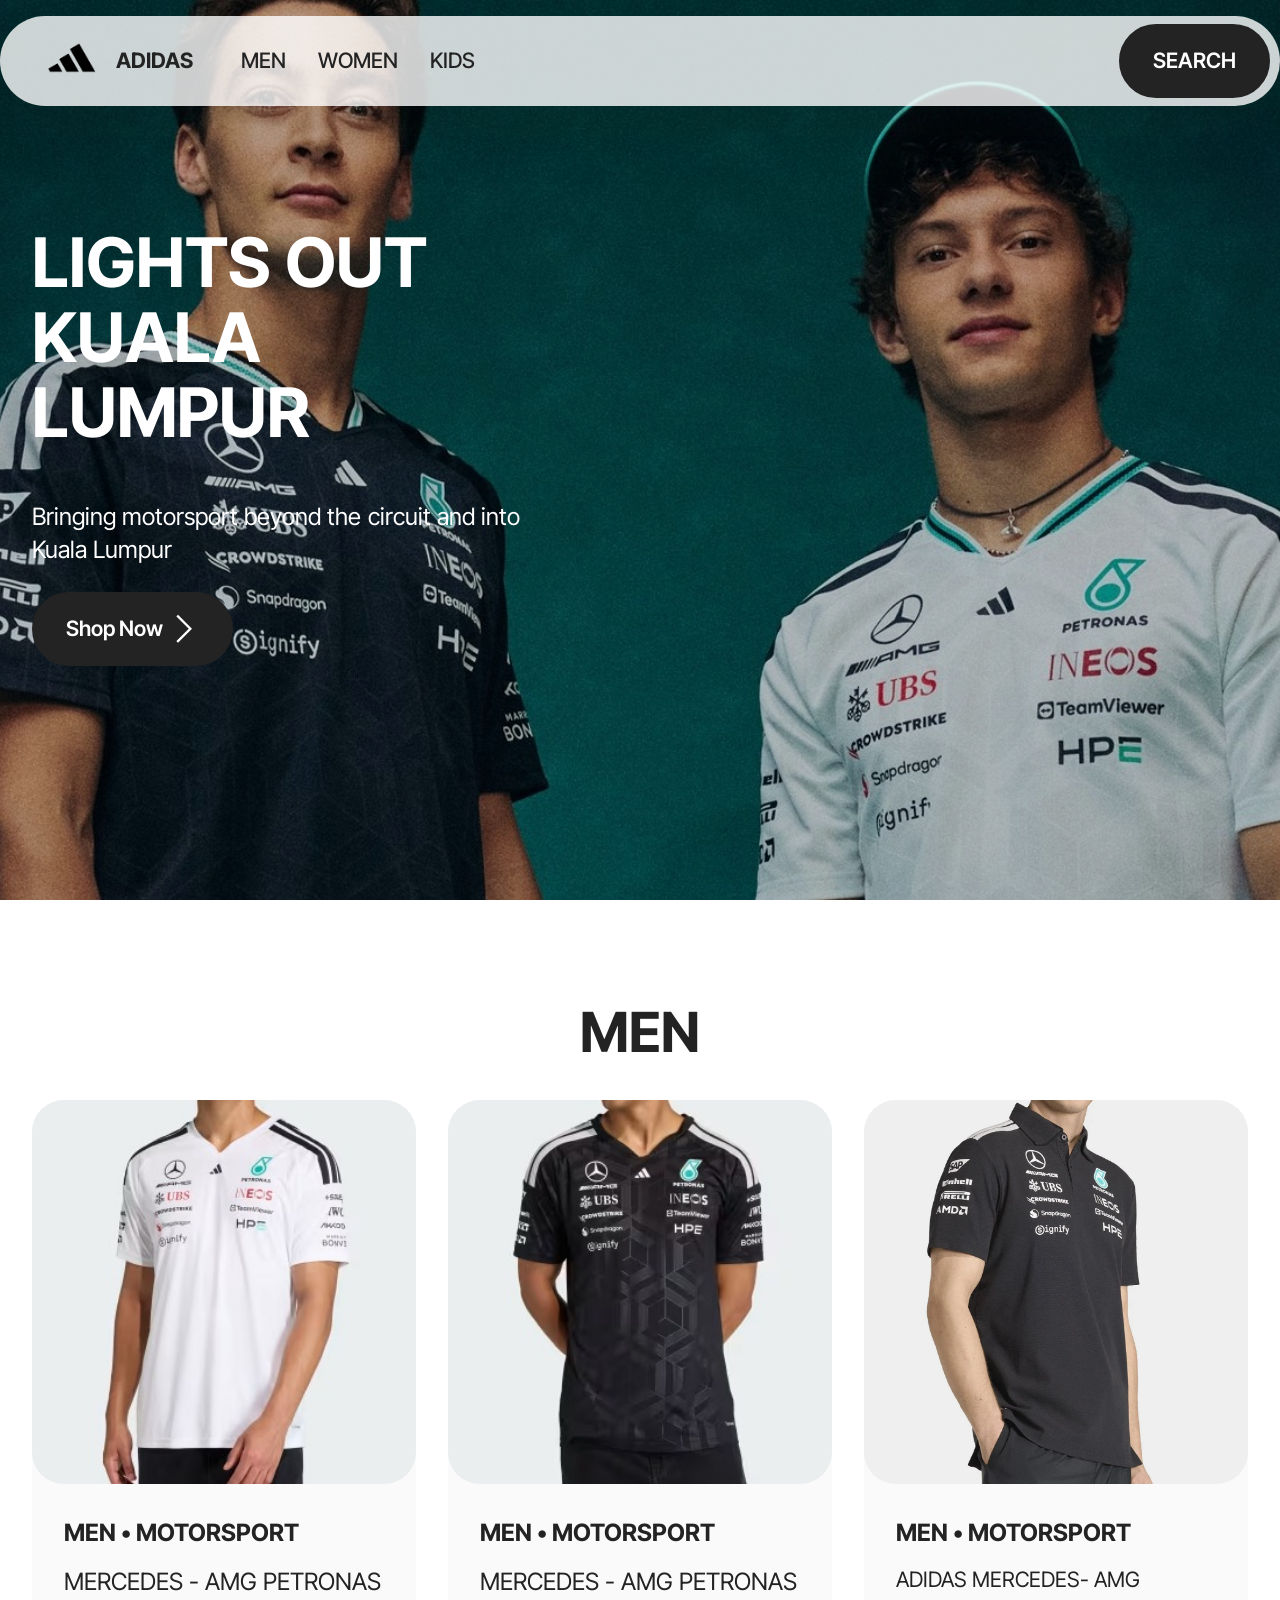
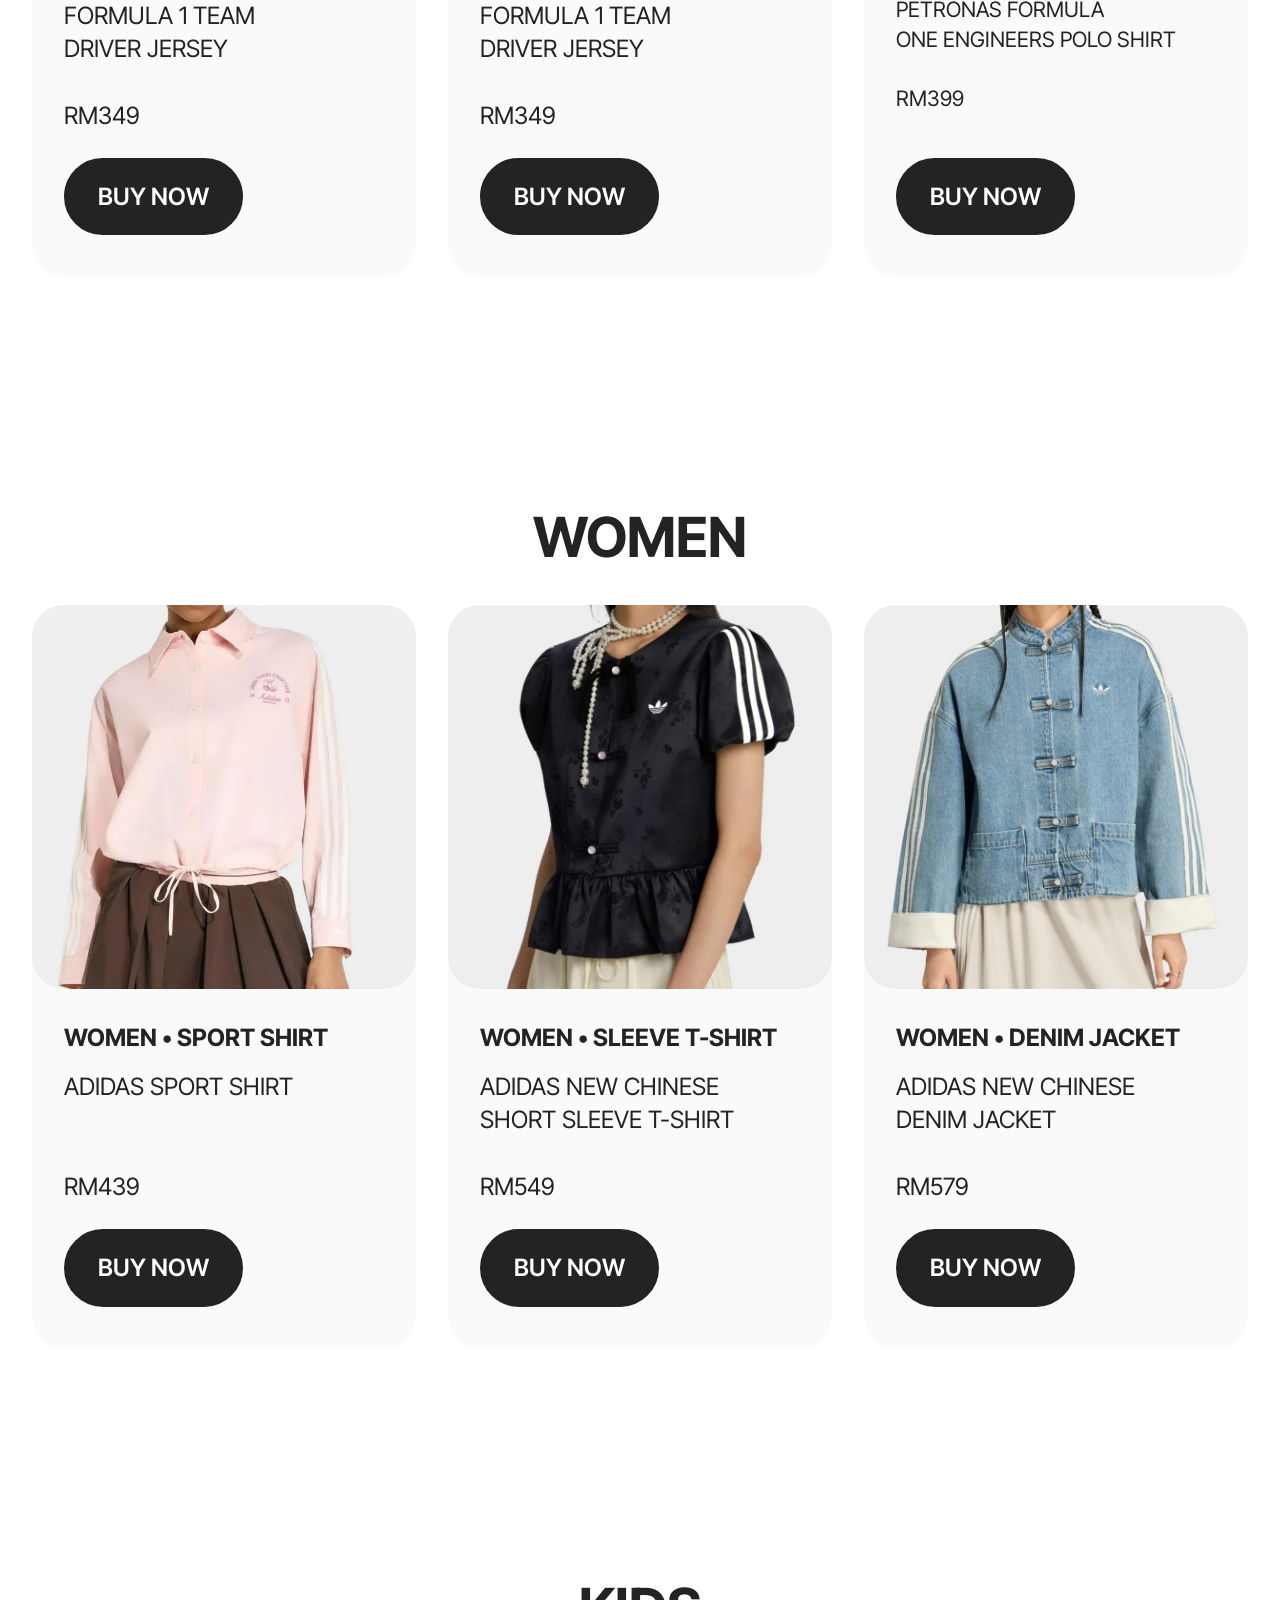
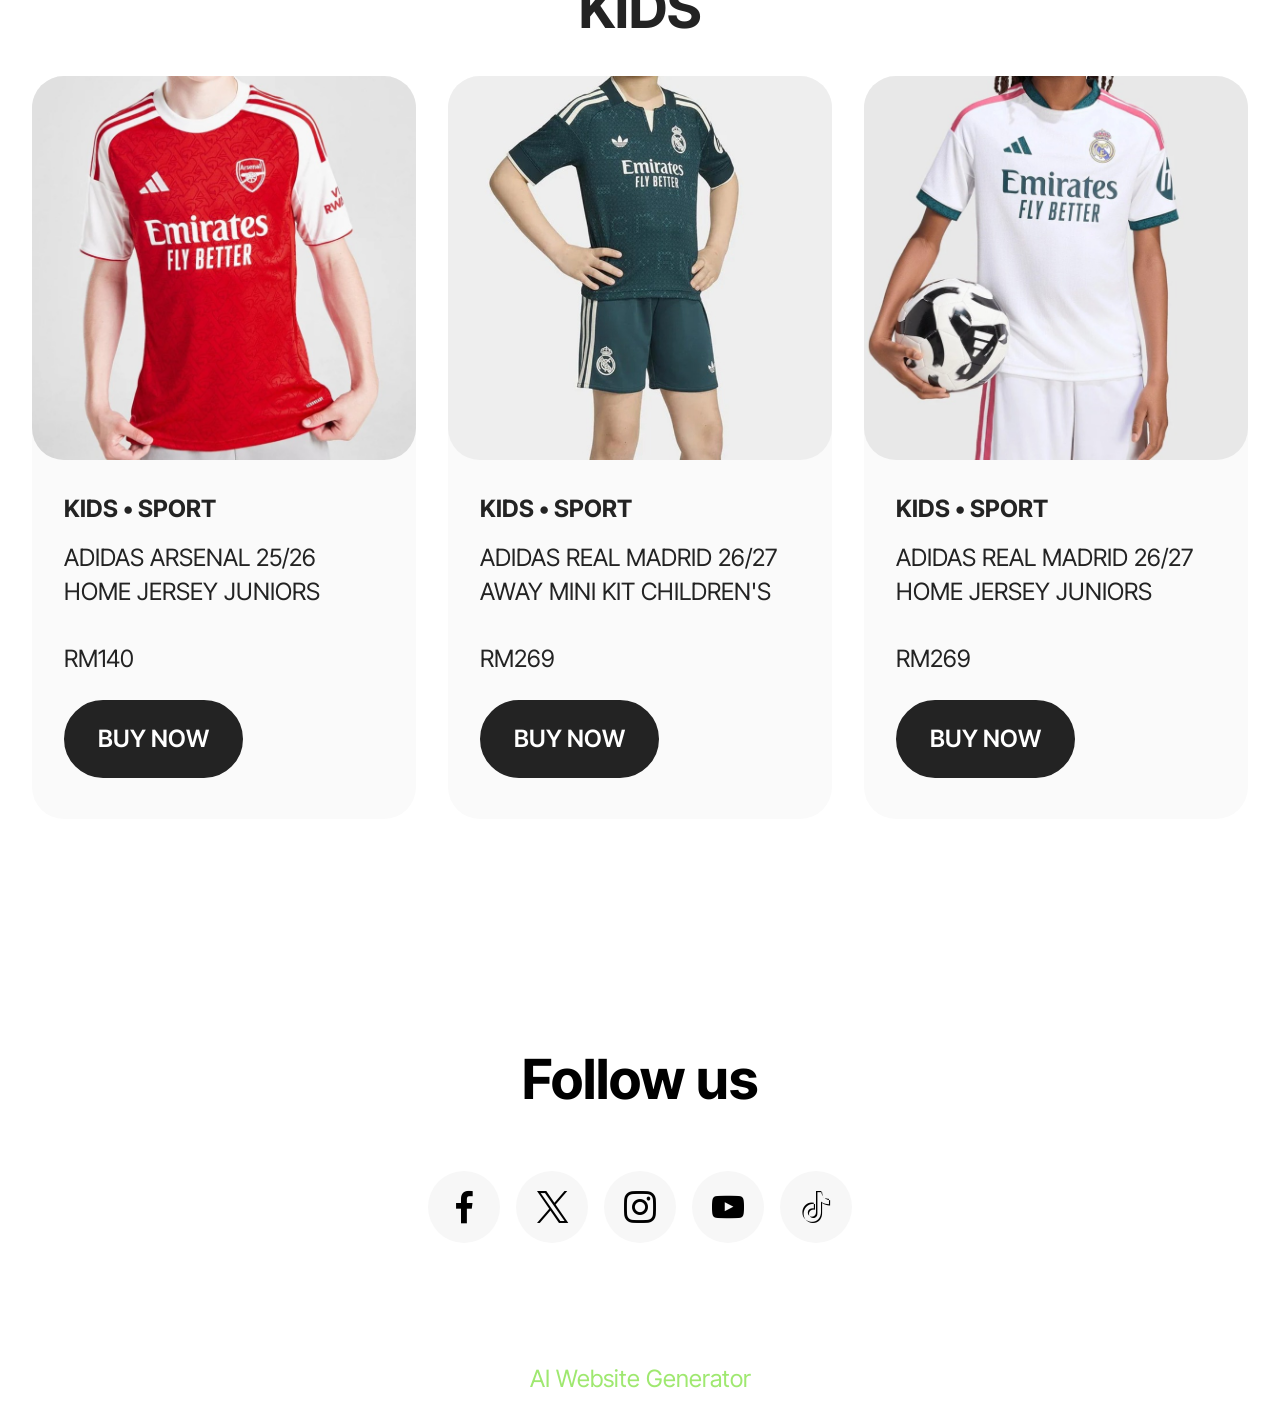
==== commit 9c5abeb2: "create github pages" ====
--- a/page1.html
+++ b/page1.html
@@ -18,7 +18,7 @@
   <link rel="stylesheet" href="assets/theme/css/style.css">
   <link rel="preload" href="https://fonts.googleapis.com/css?family=Inter+Tight:100,200,300,400,500,600,700,800,900,100i,200i,300i,400i,500i,600i,700i,800i,900i&display=swap" as="style" onload="this.onload=null;this.rel='stylesheet'">
   <noscript><link rel="stylesheet" href="https://fonts.googleapis.com/css?family=Inter+Tight:100,200,300,400,500,600,700,800,900,100i,200i,300i,400i,500i,600i,700i,800i,900i&display=swap"></noscript>
-  <link rel="preload" as="style" href="assets/mobirise/css/mbr-additional.css?v=FHhsZG"><link rel="stylesheet" href="assets/mobirise/css/mbr-additional.css?v=FHhsZG" type="text/css">
+  <link rel="preload" as="style" href="assets/mobirise/css/mbr-additional.css?v=pbVgIG"><link rel="stylesheet" href="assets/mobirise/css/mbr-additional.css?v=pbVgIG" type="text/css">
 
   
   
@@ -280,7 +280,7 @@
             </div>
         </div>
     </div>
-</section><section class="display-7" style="padding: 0;align-items: center;justify-content: center;flex-wrap: wrap;    align-content: center;display: flex;position: relative;height: 4rem;"><a href="https://mobiri.se/5188645" style="flex: 1 1;height: 4rem;position: absolute;width: 100%;z-index: 1;"><img alt="" style="height: 4rem;" src="[data-uri]"></a><p style="margin: 0;text-align: center;" class="display-7">&#8204;</p><a style="z-index:1" href="https://mobirise.com/builder/ai-website-maker.html">Best AI Website Maker</a></section><script src="assets/bootstrap/js/bootstrap.bundle.min.js"></script>  <script src="assets/smoothscroll/smooth-scroll.js"></script>  <script src="assets/ytplayer/index.js"></script>  <script src="assets/dropdown/js/navbar-dropdown.js"></script>  <script src="assets/theme/js/script.js"></script>  
+</section><section class="display-7" style="padding: 0;align-items: center;justify-content: center;flex-wrap: wrap;    align-content: center;display: flex;position: relative;height: 4rem;"><a href="https://mobiri.se/5188645" style="flex: 1 1;height: 4rem;position: absolute;width: 100%;z-index: 1;"><img alt="" style="height: 4rem;" src="[data-uri]"></a><p style="margin: 0;text-align: center;" class="display-7">&#8204;</p><a style="z-index:1" href="https://mobirise.com/builder/ai-website-generator.html">AI Website Generator</a></section><script src="assets/bootstrap/js/bootstrap.bundle.min.js"></script>  <script src="assets/smoothscroll/smooth-scroll.js"></script>  <script src="assets/ytplayer/index.js"></script>  <script src="assets/dropdown/js/navbar-dropdown.js"></script>  <script src="assets/theme/js/script.js"></script>  
   
   
 </body>
